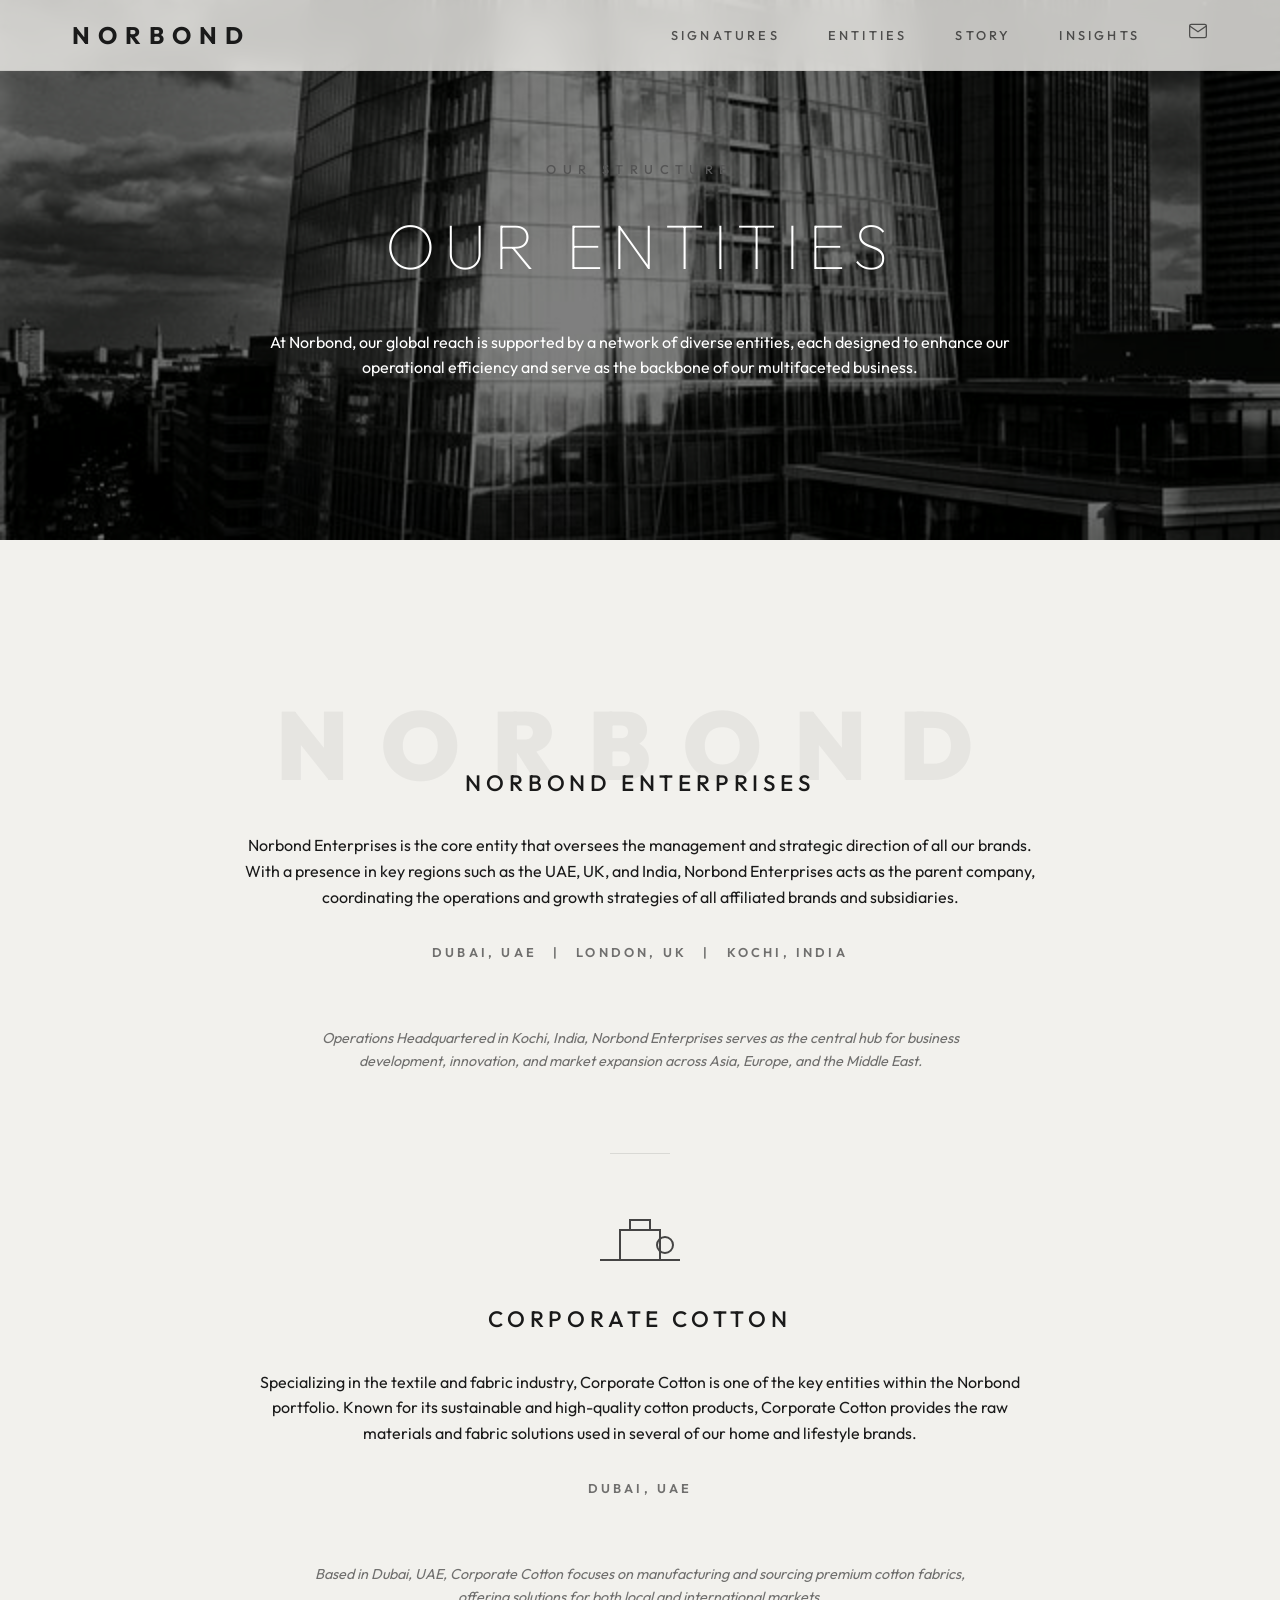
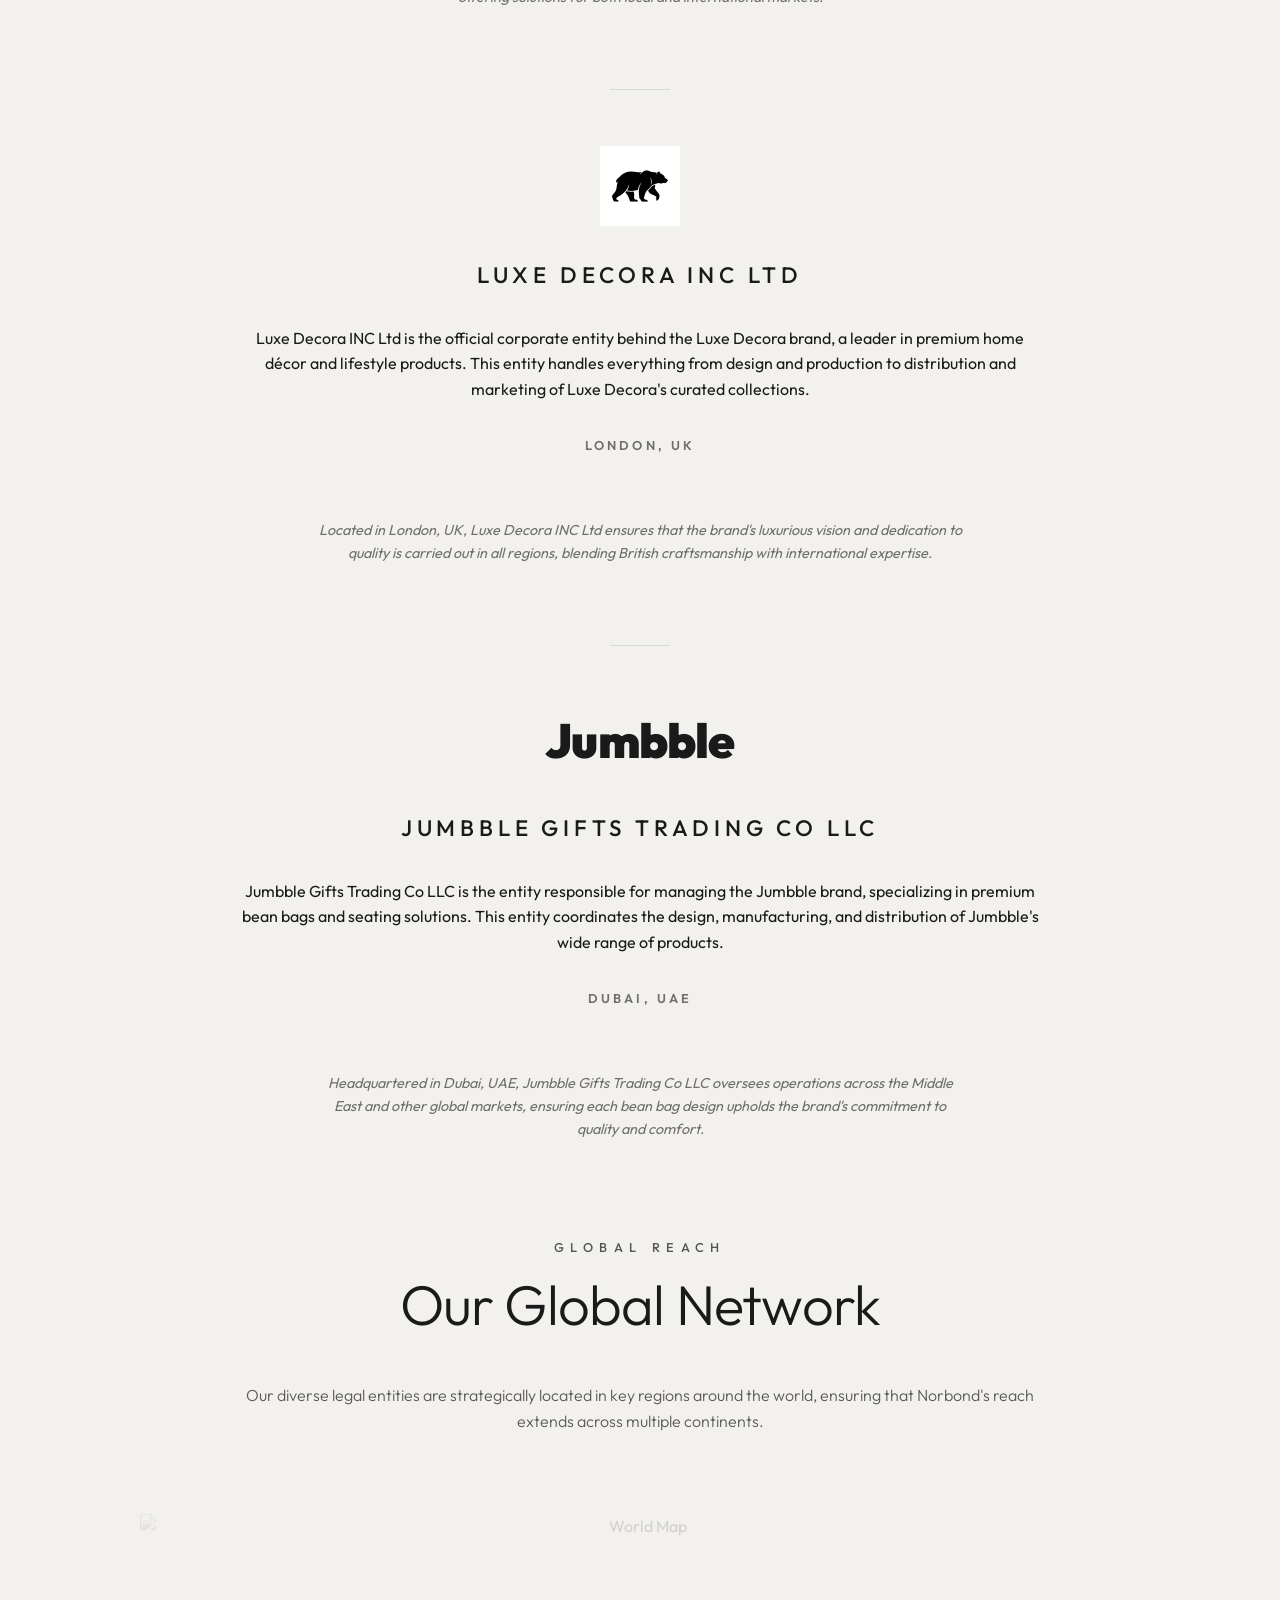
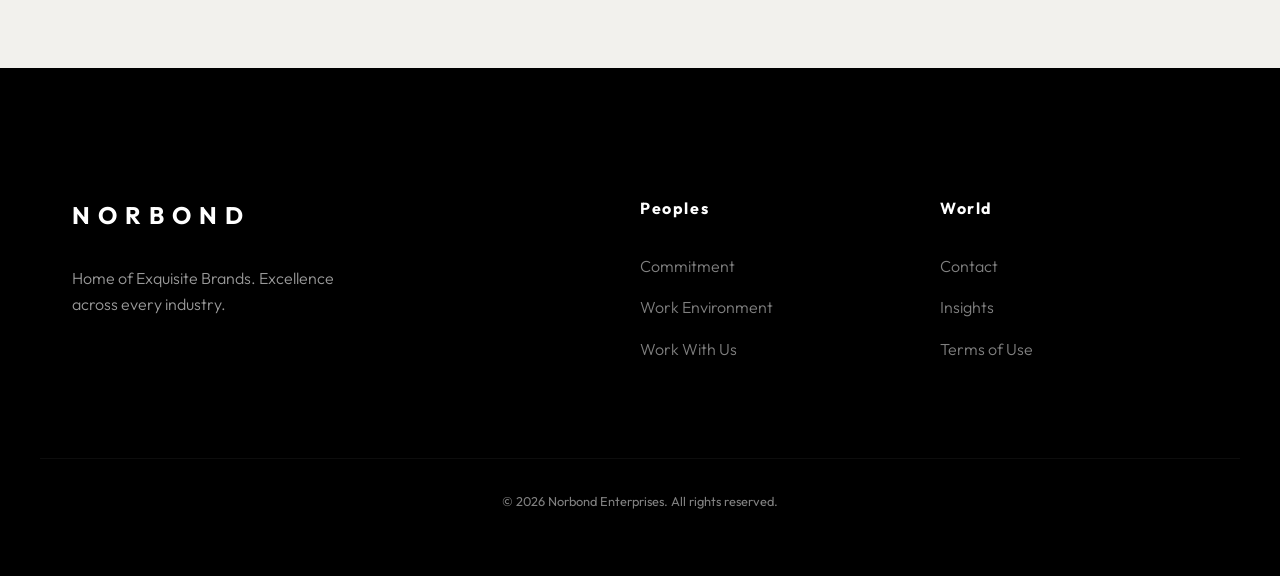
==== entities.html @ 6627f5ae "Initial commit of Norbond recreation" ====
<!doctype html>
<html lang="en">
  <head>
    <meta charset="UTF-8" />
    <meta name="viewport" content="width=device-width, initial-scale=1.0" />
    <title>ENTITIES | NORBOND</title>
    <link rel="preconnect" href="https://fonts.googleapis.com">
    <link rel="preconnect" href="https://fonts.gstatic.com" crossorigin>
    <link href="https://fonts.googleapis.com/css2?family=Outfit:wght@100;300;400;500;700&display=swap" rel="stylesheet">
    <link rel="stylesheet" href="style.css" />
  </head>
  <body class="subpage">
    <header class="header scrolled" id="header">
      <nav class="nav container">
        <div class="nav-logo">
          <a href="index.html">NORBOND</a>
        </div>
        <ul class="nav-links">
          <li><a href="signatures.html">SIGNATURES</a></li>
          <li><a href="entities.html">ENTITIES</a></li>
          <li><a href="story.html">STORY</a></li>
          <li><a href="insights.html">INSIGHTS</a></li>
          <li class="nav-contact"><a href="#contact"><svg xmlns="http://www.w3.org/2000/svg" width="20" height="20" viewBox="0 0 24 24" fill="none" stroke="currentColor" stroke-width="1.5" stroke-linecap="round" stroke-linejoin="round"><path d="M4 4h16c1.1 0 2 .9 2 2v12c0 1.1-.9 2-2 2H4c-1.1 0-2-.9-2-2V6c0-1.1.9-2 2-2z"></path><polyline points="22,6 12,13 2,6"></polyline></svg></a></li>
        </ul>
      </nav>
    </header>

    <main>
      <section class="entities-hero">
        <img src="assets/entities-header.png" alt="Corporate Architecture">
        <div class="entities-hero-content">
          <span class="section-tag">OUR STRUCTURE</span>
          <h1 class="reveal active">OUR ENTITIES</h1>
          <p class="reveal active" style="max-width: 800px; margin: 0 auto;">At Norbond, our global reach is supported by a network of diverse entities, each designed to enhance our operational efficiency and serve as the backbone of our multifaceted business.</p>
        </div>
      </section>

      <section class="entities-list section">
        <div class="container centered">
          
          <!-- NORBOND ENTERPRISES -->
          <div class="entity-block reveal-up active">
            <h2 class="brand-title">NORBOND</h2>
            <h3>NORBOND ENTERPRISES</h3>
            <p>Norbond Enterprises is the core entity that oversees the management and strategic direction of all our brands. With a presence in key regions such as the UAE, UK, and India, Norbond Enterprises acts as the parent company, coordinating the operations and growth strategies of all affiliated brands and subsidiaries.</p>
            <div class="entity-meta">
              <span>Dubai, UAE</span> | <span>London, UK</span> | <span>Kochi, India</span>
            </div>
            <p class="meta-desc">Operations Headquartered in Kochi, India, Norbond Enterprises serves as the central hub for business development, innovation, and market expansion across Asia, Europe, and the Middle East.</p>
          </div>

          <div class="divider"></div>

          <!-- CORPORATE COTTON -->
          <div class="entity-block reveal-up active">
            <div class="entity-icon" style="margin-bottom: 2rem;">
              <svg viewBox="0 0 100 60" xmlns="http://www.w3.org/2000/svg" style="width: 100px; opacity: 0.8; margin: 0 auto;">
                <path d="M10,50 L90,50 M30,50 L30,20 L70,20 L70,50 M40,20 L40,10 L60,10 L60,20" stroke="currentColor" fill="none" stroke-width="2"/>
                <circle cx="75" cy="35" r="8" stroke="currentColor" fill="none" stroke-width="2"/>
              </svg>
            </div>
            <h3>CORPORATE COTTON</h3>
            <p>Specializing in the textile and fabric industry, Corporate Cotton is one of the key entities within the Norbond portfolio. Known for its sustainable and high-quality cotton products, Corporate Cotton provides the raw materials and fabric solutions used in several of our home and lifestyle brands.</p>
            <div class="entity-meta">
              <span>Dubai, UAE</span>
            </div>
            <p class="meta-desc">Based in Dubai, UAE, Corporate Cotton focuses on manufacturing and sourcing premium cotton fabrics, offering solutions for both local and international markets.</p>
          </div>

          <div class="divider"></div>

          <!-- LUXE DECORA INC LTD -->
          <div class="entity-block reveal-up active">
            <div class="entity-icon" style="margin-bottom: 2rem;">
              <img src="assets/luxe_decora_logo.png" alt="Luxe Decora Bear" style="width: 80px; filter: grayscale(100%); margin: 0 auto;">
            </div>
            <h3>LUXE DECORA INC LTD</h3>
            <p>Luxe Decora INC Ltd is the official corporate entity behind the Luxe Decora brand, a leader in premium home décor and lifestyle products. This entity handles everything from design and production to distribution and marketing of Luxe Decora's curated collections.</p>
            <div class="entity-meta">
              <span>London, UK</span>
            </div>
            <p class="meta-desc">Located in London, UK, Luxe Decora INC Ltd ensures that the brand's luxurious vision and dedication to quality is carried out in all regions, blending British craftsmanship with international expertise.</p>
          </div>

          <div class="divider"></div>

          <!-- JUMBBLE -->
          <div class="entity-block reveal-up active">
            <div class="entity-icon" style="margin-bottom: 2rem; text-align: center;">
              <h2 style="font-weight: 900; letter-spacing: -0.05rem; font-size: 3rem; margin: 0; display: inline-block;">Jumbble</h2>
            </div>
            <h3>JUMBBLE GIFTS TRADING CO LLC</h3>
            <p>Jumbble Gifts Trading Co LLC is the entity responsible for managing the Jumbble brand, specializing in premium bean bags and seating solutions. This entity coordinates the design, manufacturing, and distribution of Jumbble's wide range of products.</p>
            <div class="entity-meta">
              <span>Dubai, UAE</span>
            </div>
            <p class="meta-desc">Headquartered in Dubai, UAE, Jumbble Gifts Trading Co LLC oversees operations across the Middle East and other global markets, ensuring each bean bag design upholds the brand's commitment to quality and comfort.</p>
          </div>

        </div>
      </section>

      <!-- GLOBAL NETWORK Section -->
      <section class="global-network section reveal-up active">
        <div class="container centered">
          <span class="section-tag">GLOBAL REACH</span>
          <h2 class="section-title">Our Global Network</h2>
          <p class="section-subtitle">Our diverse legal entities are strategically located in key regions around the world, ensuring that Norbond's reach extends across multiple continents.</p>
          
          <div class="network-map">
            <img src="assets/map.png" alt="World Map">
          </div>
        </div>
      </section>
    </main>

    <footer class="footer section">
      <div class="container grid">
        <div class="footer-brand">
          <a href="index.html" class="footer-logo">NORBOND</a>
          <p>Home of Exquisite Brands. Excellence across every industry.</p>
        </div>
        <div class="footer-links">
          <h4>Peoples</h4>
          <ul>
            <li><a href="#">Commitment</a></li>
            <li><a href="#">Work Environment</a></li>
            <li><a href="#">Work With Us</a></li>
          </ul>
        </div>
        <div class="footer-links">
          <h4>World</h4>
          <ul>
            <li><a href="index.html#contact">Contact</a></li>
            <li><a href="insights.html">Insights</a></li>
            <li><a href="#">Terms of Use</a></li>
          </ul>
        </div>
      </div>
      <div class="footer-bottom container">
        <p>&copy; 2026 Norbond Enterprises. All rights reserved.</p>
      </div>
    </footer>

    <script src="script.js"></script>
  </body>
</html>
---- style.css ----
:root {
  --bg-primary: #F2F1ED;
  --text-primary: #1A1A1A;
  --text-secondary: #555;
  --accent-red: #C0392B;
  --glass-bg: rgba(242, 241, 237, 0.8);
  --glass-border: rgba(255, 255, 255, 0.2);
  --transition: all 0.6s cubic-bezier(0.16, 1, 0.3, 1);
}

* {
  margin: 0;
  padding: 0;
  box-sizing: border-box;
}

html {
  scroll-behavior: smooth;
}

body {
  font-family: 'Outfit', sans-serif;
  background-color: var(--bg-primary);
  color: var(--text-primary);
  line-height: 1.6;
  overflow-x: hidden;
}

ul {
  list-style: none;
}

a {
  text-decoration: none;
  color: inherit;
  transition: var(--transition);
}

img {
  max-width: 100%;
  display: block;
}

.container {
  max-width: 1200px;
  margin: 0 auto;
  padding: 0 2rem;
}

.grid {
  display: grid;
  gap: 2rem;
}

.section {
  padding: 8rem 0;
}

.section-tag {
  display: block;
  font-size: 0.8rem;
  letter-spacing: 0.4rem;
  font-weight: 500;
  margin-bottom: 1rem;
  color: var(--text-secondary);
  text-transform: uppercase;
}

.section-title {
  font-size: 3.5rem;
  font-weight: 300;
  margin-bottom: 3rem;
  letter-spacing: -0.05rem;
  line-height: 1.1;
}

/* Header & Nav */
.header {
  position: fixed;
  top: 0;
  left: 0;
  width: 100%;
  z-index: 1000;
  padding: 1.5rem 0;
  transition: var(--transition);
}

.header.scrolled,
.subpage .header {
  background: var(--glass-bg);
  backdrop-filter: blur(10px);
  padding: 1rem 0;
  border-bottom: 1px solid rgba(0,0,0,0.05);
}

.subpage .nav-links a,
.subpage .nav-logo a {
  color: var(--text-primary);
}

.subpage .nav-contact svg {
  stroke: var(--text-primary);
}

.nav {
  display: flex;
  justify-content: space-between;
  align-items: center;
}

.nav-logo a {
  font-size: 1.5rem;
  font-weight: 700;
  letter-spacing: 0.5rem;
  color: #fff; /* Initial color */
}

.header.scrolled .nav-logo a {
  color: var(--text-primary); /* Scrolled color */
}

.nav-links {
  display: flex;
  gap: 3rem;
  align-items: center;
}

.nav-links a {
  font-size: 0.8rem;
  font-weight: 500;
  letter-spacing: 0.2rem;
  opacity: 0.7;
  color: #fff; /* Initial color */
}

.header.scrolled .nav-links a {
  color: var(--text-primary); /* Scrolled color */
}

.nav-links a:hover {
  opacity: 1;
}

/* Contact SVG color */
.nav-contact svg {
  stroke: #fff;
}

.header.scrolled .nav-contact svg {
  stroke: var(--text-primary);
}

.metrics-cluster {
  margin-top: 4rem;
}

.metric-main {
  margin-bottom: 6rem;
}

.m-num {
  display: block;
  font-size: 5rem;
  font-weight: 100;
  line-height: 1;
}

.m-label {
  display: block;
  font-size: 0.8rem;
  letter-spacing: 0.3rem;
  font-weight: 600;
  opacity: 0.5;
  margin-top: 1rem;
}

.metrics-grid {
  display: grid;
  grid-template-columns: repeat(4, 1fr);
  gap: 2rem;
  margin-bottom: 6rem;
}

.tier-1 .m-num { font-size: 3rem; }
.tier-2 .m-num { font-size: 2.5rem; opacity: 0.7; }

.presence-map-wrapper {
  position: relative;
  max-width: 1000px;
  margin: 4rem auto 0;
}

.presence-globe {
  width: 100%;
  opacity: 0.4;
  filter: grayscale(100%);
}

.map-marker {
  position: absolute;
  transform: translate(-50%, -50%);
  z-index: 5;
}

.marker-pin {
  background: var(--accent-red);
  color: #fff;
  width: 35px;
  height: 35px;
  border-radius: 50% 50% 50% 0;
  transform: rotate(-45deg);
  display: flex;
  align-items: center;
  justify-content: center;
  font-size: 0.7rem;
  font-weight: 700;
  margin: 0 auto;
}

.marker-pin span {
  transform: rotate(45deg);
}

.marker-info {
  margin-top: 1rem;
  font-size: 0.65rem;
  letter-spacing: 0.1rem;
  font-weight: 600;
  opacity: 0.7;
}

.bottom-legal {
  margin-top: 1.5rem;
  display: flex;
  gap: 2rem;
  justify-content: center;
}

.bottom-legal a {
  font-size: 0.7rem;
  letter-spacing: 0.1rem;
  opacity: 0.4;
}

/* Media Queries Updated */
@media (max-width: 900px) {
  .metrics-grid {
    grid-template-columns: 1fr 1fr;
    gap: 4rem;
  }
}

/* Footer Section */
/* Hero Section */
.hero {
  height: 100vh;
  display: flex;
  align-items: center;
  justify-content: center;
  position: relative;
  overflow: hidden;
  background-color: #000;
}

.hero-bg-wrapper {
  position: absolute;
  top: 0;
  left: 0;
  width: 100%;
  height: 100%;
  z-index: 1;
  transition: transform 0.1s ease-out;
}

.hero-bg {
  width: 100%;
  height: 110%; /* Extra height for parallax */
  background: url('assets/hero-v2.png') center/cover no-repeat;
  filter: brightness(0.7) contrast(1.1);
}

.hero-overlay {
  position: absolute;
  top: 0;
  left: 0;
  width: 100%;
  height: 100%;
  background: linear-gradient(to bottom, transparent 60%, var(--bg-primary));
  z-index: 2;
}

.hero-content {
  position: relative;
  z-index: 10;
  text-align: center;
}

.hero h1 {
  font-size: clamp(4rem, 15vw, 9rem);
  font-weight: 100;
  line-height: 0.95;
  letter-spacing: -0.3rem;
  margin-bottom: 2rem;
  text-transform: uppercase;
  color: #fff;
  text-shadow: 0 10px 30px rgba(0,0,0,0.5);
}

.hero h1 .highlight {
  font-weight: 700;
  display: block;
  letter-spacing: 0.5rem;
  color: #fff;
  filter: drop-shadow(0 0 10px rgba(255,255,255,0.3));
}

.hero-subtitle {
  font-size: 1.5rem;
  font-weight: 300;
  letter-spacing: 0.2rem;
  max-width: 700px;
  margin: 0 auto 3rem;
  color: rgba(255,255,255,0.8);
  opacity: 0;
  transform: translateY(20px);
  animation: fadeInUp 1.5s forwards 0.5s;
}

@keyframes fadeInUp {
  to { opacity: 1; transform: translateY(0); }
}

.scroll-indicator {
  position: absolute;
  bottom: 2rem;
  left: 50%;
  transform: translateX(-50%);
  z-index: 10;
  display: flex;
  flex-direction: column;
  align-items: center;
  gap: 1rem;
}

.scroll-text {
  font-size: 0.6rem;
  letter-spacing: 0.3rem;
  color: rgba(255,255,255,0.5);
  text-transform: uppercase;
}

.mouse {
  width: 22px;
  height: 38px;
  border: 1.5px solid rgba(255,255,255,0.4);
  border-radius: 20px;
  position: relative;
}

.mouse::before {
  content: '';
  width: 3px;
  height: 6px;
  background: #fff;
  position: absolute;
  top: 8px;
  left: 50%;
  transform: translateX(-50%);
  border-radius: 2px;
  animation: scroll-anim 2s infinite;
}

@keyframes scroll-anim {
  0% { opacity: 1; transform: translateX(-50%) translateY(0); }
  100% { opacity: 0; transform: translateX(-50%) translateY(15px); }
}

.network-map {
  margin-top: 4rem;
  max-width: 1000px;
  margin-left: auto;
  margin-right: auto;
  position: relative;
}

.network-map img {
  width: 100%;
  opacity: 0.15;
  filter: grayscale(100%);
}

/* Signatures Page Alternating Layout */
.brand-row {
  display: grid;
  grid-template-columns: 1fr 1fr;
  gap: 6rem;
  align-items: center;
  margin-bottom: 8rem;
}

.brand-row.reverse {
  direction: rtl;
}

.brand-row.reverse .brand-detail, 
.brand-row.reverse .brand-visual {
  direction: ltr;
}

.brand-detail h3 {
  font-size: 2.5rem;
  font-weight: 300;
  margin-bottom: 1.5rem;
  letter-spacing: -0.02rem;
}

.brand-detail p {
  font-size: 1.1rem;
  color: var(--text-secondary);
  font-weight: 300;
  line-height: 1.8;
}

.brand-visual img {
  width: 100%;
  height: 500px;
  object-fit: cover;
  border-radius: 2rem; /* Softened corners like in screenshots */
  filter: grayscale(100%);
  transition: var(--transition);
}

.brand-row:hover .brand-visual img {
  filter: grayscale(0%);
  transform: scale(1.02);
}

.section-subtitle {
  max-width: 800px;
  margin: 0 auto 5rem;
  font-weight: 300;
  opacity: 0.7;
}

/* Entities Page Style */
.entities-hero {
  position: relative;
  height: 60vh;
  overflow: hidden;
  display: flex;
  align-items: center;
  justify-content: center;
  text-align: center;
  color: #fff;
}

.entities-hero img {
  position: absolute;
  top: 0;
  left: 0;
  width: 100%;
  height: 100%;
  object-fit: cover;
  filter: brightness(0.5);
  z-index: 1;
}

.entities-hero-content {
  position: relative;
  z-index: 10;
  padding: 0 2rem;
}

.entities-hero h1 {
  font-size: 4rem;
  font-weight: 100;
  letter-spacing: 0.5rem;
  margin-bottom: 2rem;
}

.entity-block {
  max-width: 800px;
  margin: 0 auto 5rem;
  display: flex;
  flex-direction: column;
  align-items: center;
  text-align: center;
}

.entity-block:last-of-type {
  margin-bottom: 0;
}

.entity-icon img,
.entity-icon svg {
  display: block;
  margin: 0 auto;
}

.brand-title {
  font-size: 6rem;
  font-weight: 900;
  letter-spacing: 2rem;
  opacity: 0.05;
  margin-bottom: -3.5rem;
  text-transform: uppercase;
  width: 100%;
}

.entity-block h3 {
  font-size: 1.4rem;
  letter-spacing: 0.3rem;
  margin-bottom: 2rem;
  font-weight: 500;
  position: relative;
  z-index: 2;
}

.entity-meta {
  margin: 2rem 0;
  font-size: 0.8rem;
  letter-spacing: 0.2rem;
  font-weight: 600;
  opacity: 0.6;
  text-transform: uppercase;
  display: flex;
  gap: 1rem;
  justify-content: center;
  flex-wrap: wrap;
}

.meta-desc {
  font-size: 0.9rem;
  font-style: italic;
  opacity: 0.6;
  max-width: 650px;
  margin: 2rem auto 0;
  line-height: 1.6;
}

.divider {
  width: 60px;
  height: 1px;
  background: rgba(0,0,0,0.1);
  margin: 3.5rem auto;
}

.entities-list.section {
  padding-bottom: 4rem;
}

.global-network.section {
  padding-top: 2rem;
}

.centered {
  text-align: center;
}

.story-intro p {
  font-size: 1.1rem;
  font-weight: 300;
  max-width: 900px;
  margin: 0 auto 2rem;
  line-height: 1.8;
  opacity: 0.8;
}

.mission-vision-grid {
  display: grid;
  grid-template-columns: 1fr 1fr;
  gap: 4rem;
}

.mv-image img {
  width: 100%;
  height: 400px;
  object-fit: cover;
  border-radius: 1.5rem;
  margin-bottom: 2rem;
  filter: grayscale(100%);
}

.mv-content h2 {
  font-size: 1.5rem;
  letter-spacing: 0.3rem;
  margin-bottom: 1.5rem;
}

.mv-content p {
  font-weight: 300;
  opacity: 0.7;
  margin-bottom: 1.5rem;
}

.mv-list li {
  font-size: 0.9rem;
  font-weight: 300;
  opacity: 0.6;
  margin-bottom: 0.8rem;
  padding-left: 1.5rem;
  position: relative;
}

.mv-list li::before {
  content: '—';
  position: absolute;
  left: 0;
  color: var(--accent-red);
}

.story-journey {
  background: #fff;
}

.journey-content h2 {
  font-size: 2rem;
  letter-spacing: 0.2rem;
  margin-bottom: 2rem;
}

.journey-content p {
  max-width: 800px;
  margin: 0 auto 1.5rem;
  font-weight: 300;
  opacity: 0.7;
}

.reach-grid {
  display: grid;
  grid-template-columns: 1fr 1fr;
  gap: 6rem;
  align-items: center;
}

.reach-content h2 {
  font-size: 1.8rem;
  margin-bottom: 2rem;
  letter-spacing: 0.2rem;
}

.reach-content p {
  font-weight: 300;
  opacity: 0.8;
  margin-bottom: 1.5rem;
  line-height: 1.8;
}

.reach-image img {
  width: 100%;
  height: 600px;
  object-fit: cover;
  border-radius: 2rem;
  filter: grayscale(100%);
}

.story-footer h2 {
  font-size: 1.5rem;
  letter-spacing: 0.2rem;
}

.story-reach.section {
  padding-bottom: 4rem;
}

.story-footer.section {
  padding-top: 2rem;
}

/* Signatures */
.signature-grid {
  display: grid;
  grid-template-columns: repeat(auto-fit, minmax(350px, 1fr));
  gap: 3rem;
}

.signature-card {
  position: relative;
  overflow: hidden;
  background: #fff;
  padding-bottom: 2rem;
  transition: var(--transition);
}

.card-image {
  height: 450px;
  overflow: hidden;
  margin-bottom: 2rem;
}

.card-image img {
  width: 100%;
  height: 100%;
  object-fit: cover;
  filter: grayscale(100%);
  transition: var(--transition);
}

.signature-card:hover .card-image img {
  transform: scale(1.05);
  filter: grayscale(0%);
}

.card-content {
  padding: 0 1.5rem;
}

.card-content h3 {
  font-size: 1.5rem;
  margin-bottom: 1rem;
  letter-spacing: 0.2rem;
}

.card-content p {
  font-weight: 300;
  margin-bottom: 1.5rem;
  color: var(--text-secondary);
}

.btn-text {
  font-size: 0.9rem;
  font-weight: 600;
  letter-spacing: 0.1rem;
  border-bottom: 1px solid var(--text-primary);
}

/* Story Section */
.story .grid {
  grid-template-columns: 1fr 1fr;
  align-items: center;
}

.story-content p {
  margin-bottom: 2rem;
  font-weight: 300;
  color: var(--text-secondary);
}

.story-metrics {
  display: flex;
  gap: 2rem;
  margin-top: 3rem;
}

.metric h4 {
  font-size: 0.8rem;
  letter-spacing: 0.2rem;
  margin-bottom: 0.5rem;
}

.metric p {
  font-size: 0.9rem;
  opacity: 0.7;
}

/* Entities */
.entities {
  background: #1A1A1A;
  color: #fff;
}

.entities .section-tag {
  color: #888;
}

.entity-grid {
  display: grid;
  grid-template-columns: repeat(auto-fit, minmax(200px, 1fr));
  gap: 4rem;
  text-align: center;
}

.entity-logo {
  font-size: 2rem;
  font-weight: 700;
  margin-bottom: 1rem;
  display: block;
}

.entity-item p {
  font-size: 0.8rem;
  opacity: 0.5;
  letter-spacing: 0.1rem;
}

/* Insights */
.insights .grid {
  grid-template-columns: repeat(auto-fit, minmax(200px, 1fr));
  text-align: center;
}

.stat-number {
  font-size: 5rem;
  font-weight: 100;
  display: block;
  line-height: 1;
  margin-bottom: 1rem;
}

.stat-label {
  font-size: 0.7rem;
  letter-spacing: 0.3rem;
  font-weight: 600;
  opacity: 0.6;
}

/* Global Section */
.global .grid {
  grid-template-columns: 1fr 1fr;
  align-items: center;
}

.location-list {
  margin-top: 2rem;
}

.location-list li {
  padding: 1rem 0;
  border-bottom: 1px solid rgba(0,0,0,0.05);
  font-weight: 300;
}

.location-list li strong {
  font-weight: 600;
  margin-right: 1rem;
}

.map-placeholder {
  background: #fff;
  padding: 2rem;
  border-radius: 5px;
  box-shadow: 0 20px 40px rgba(0,0,0,0.05);
}

/* Footer */
.footer {
  background: #000;
  color: #fff;
  padding-bottom: 4rem;
}

.footer .grid {
  grid-template-columns: 2fr 1fr 1fr;
}

.footer-logo {
  font-size: 1.5rem;
  font-weight: 700;
  letter-spacing: 0.5rem;
  margin-bottom: 2rem;
  display: block;
}

.footer-brand p {
  max-width: 300px;
  opacity: 0.6;
  font-weight: 300;
}

.footer-links h4 {
  font-size: 1rem;
  margin-bottom: 2rem;
  letter-spacing: 0.1rem;
}

.footer-links ul li {
  margin-bottom: 1rem;
}

.footer-links a {
  opacity: 0.5;
  font-weight: 300;
}

.footer-links a:hover {
  opacity: 1;
}

.footer-bottom {
  margin-top: 5rem;
  padding-top: 2rem;
  border-top: 1px solid rgba(255,255,255,0.1);
  text-align: center;
  font-size: 0.8rem;
  opacity: 0.5;
}

/* Animations */
.reveal {
  opacity: 0;
  transform: translateY(30px);
  transition: var(--transition);
}

.reveal.active {
  opacity: 1;
  transform: translateY(0);
}

.reveal-up {
  opacity: 0;
  transform: translateY(100px);
  transition: var(--transition);
}

.reveal-up.active {
  opacity: 1;
  transform: translateY(0);
}

@media (max-width: 768px) {
  .section-title { font-size: 2.5rem; }
  .grid { grid-template-columns: 1fr !important; }
  .nav-links { display: none; }
  .hero h1 { font-size: 4rem; }
}
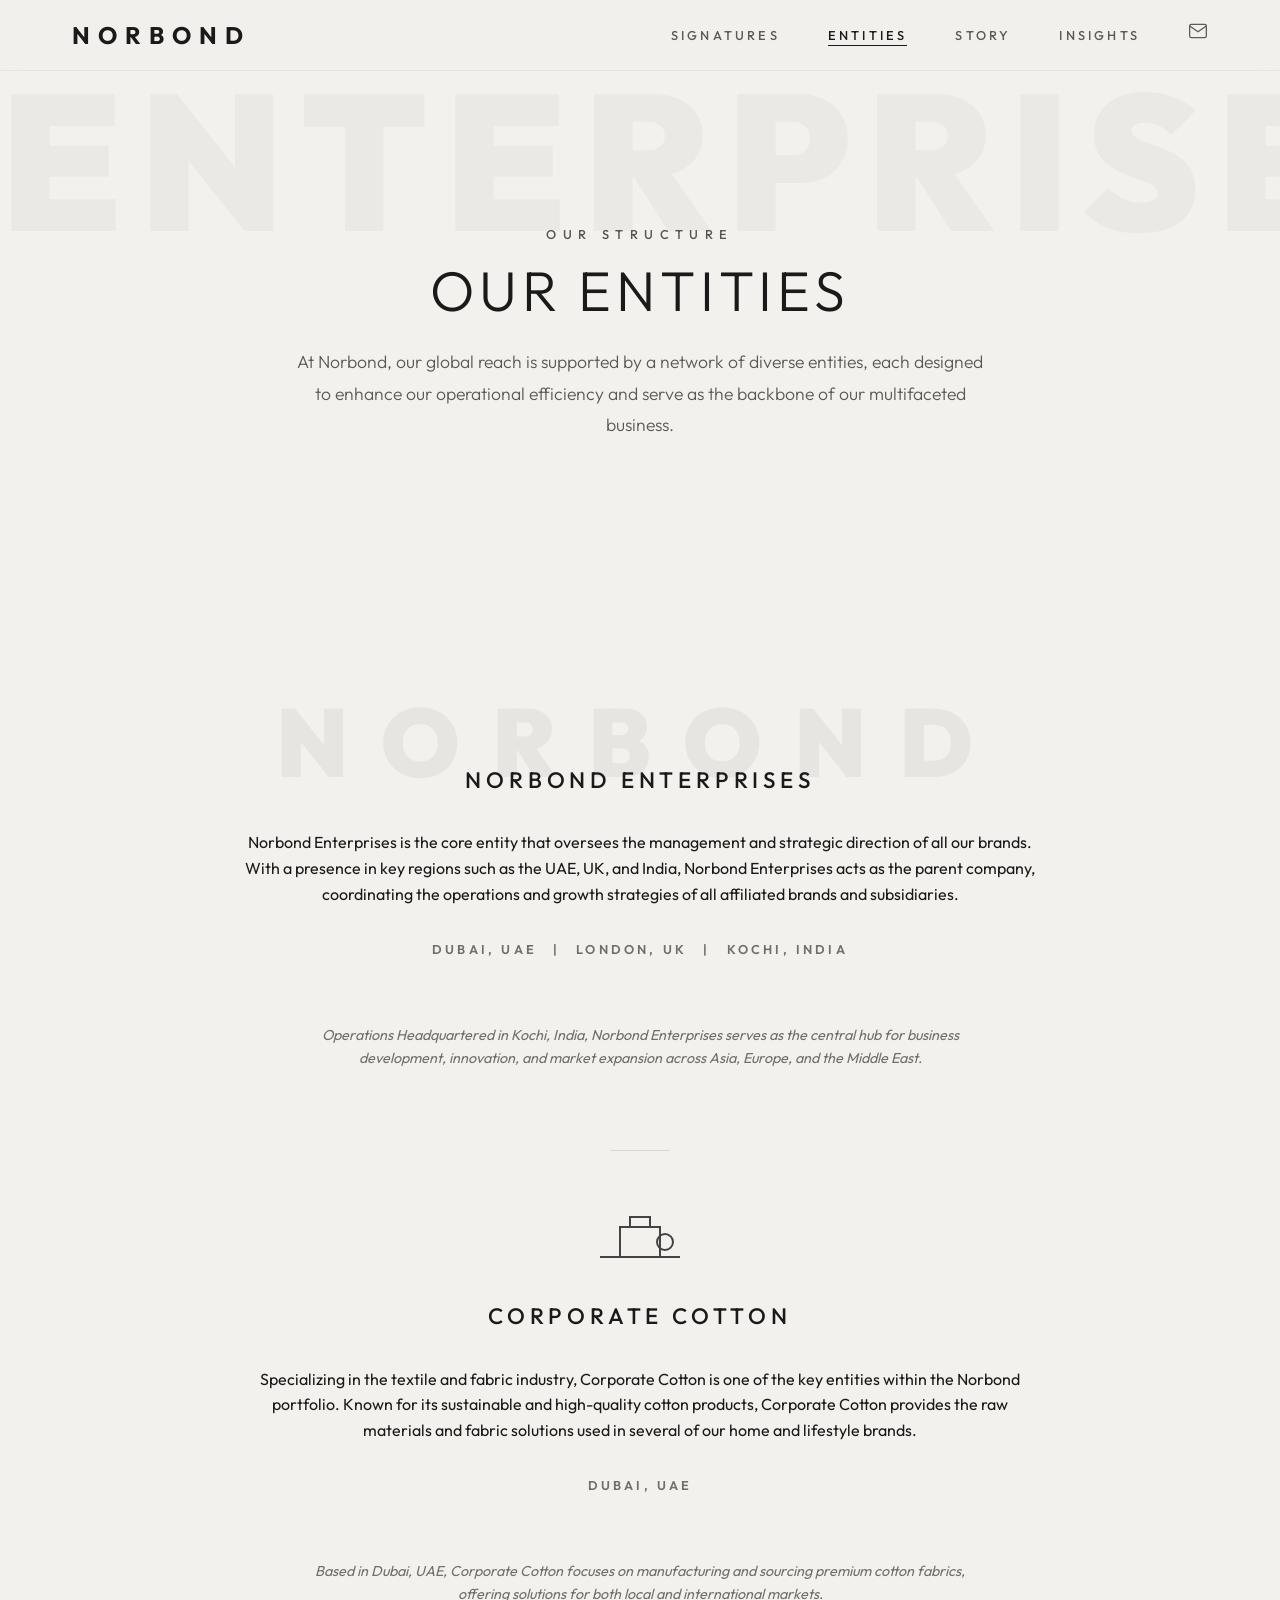
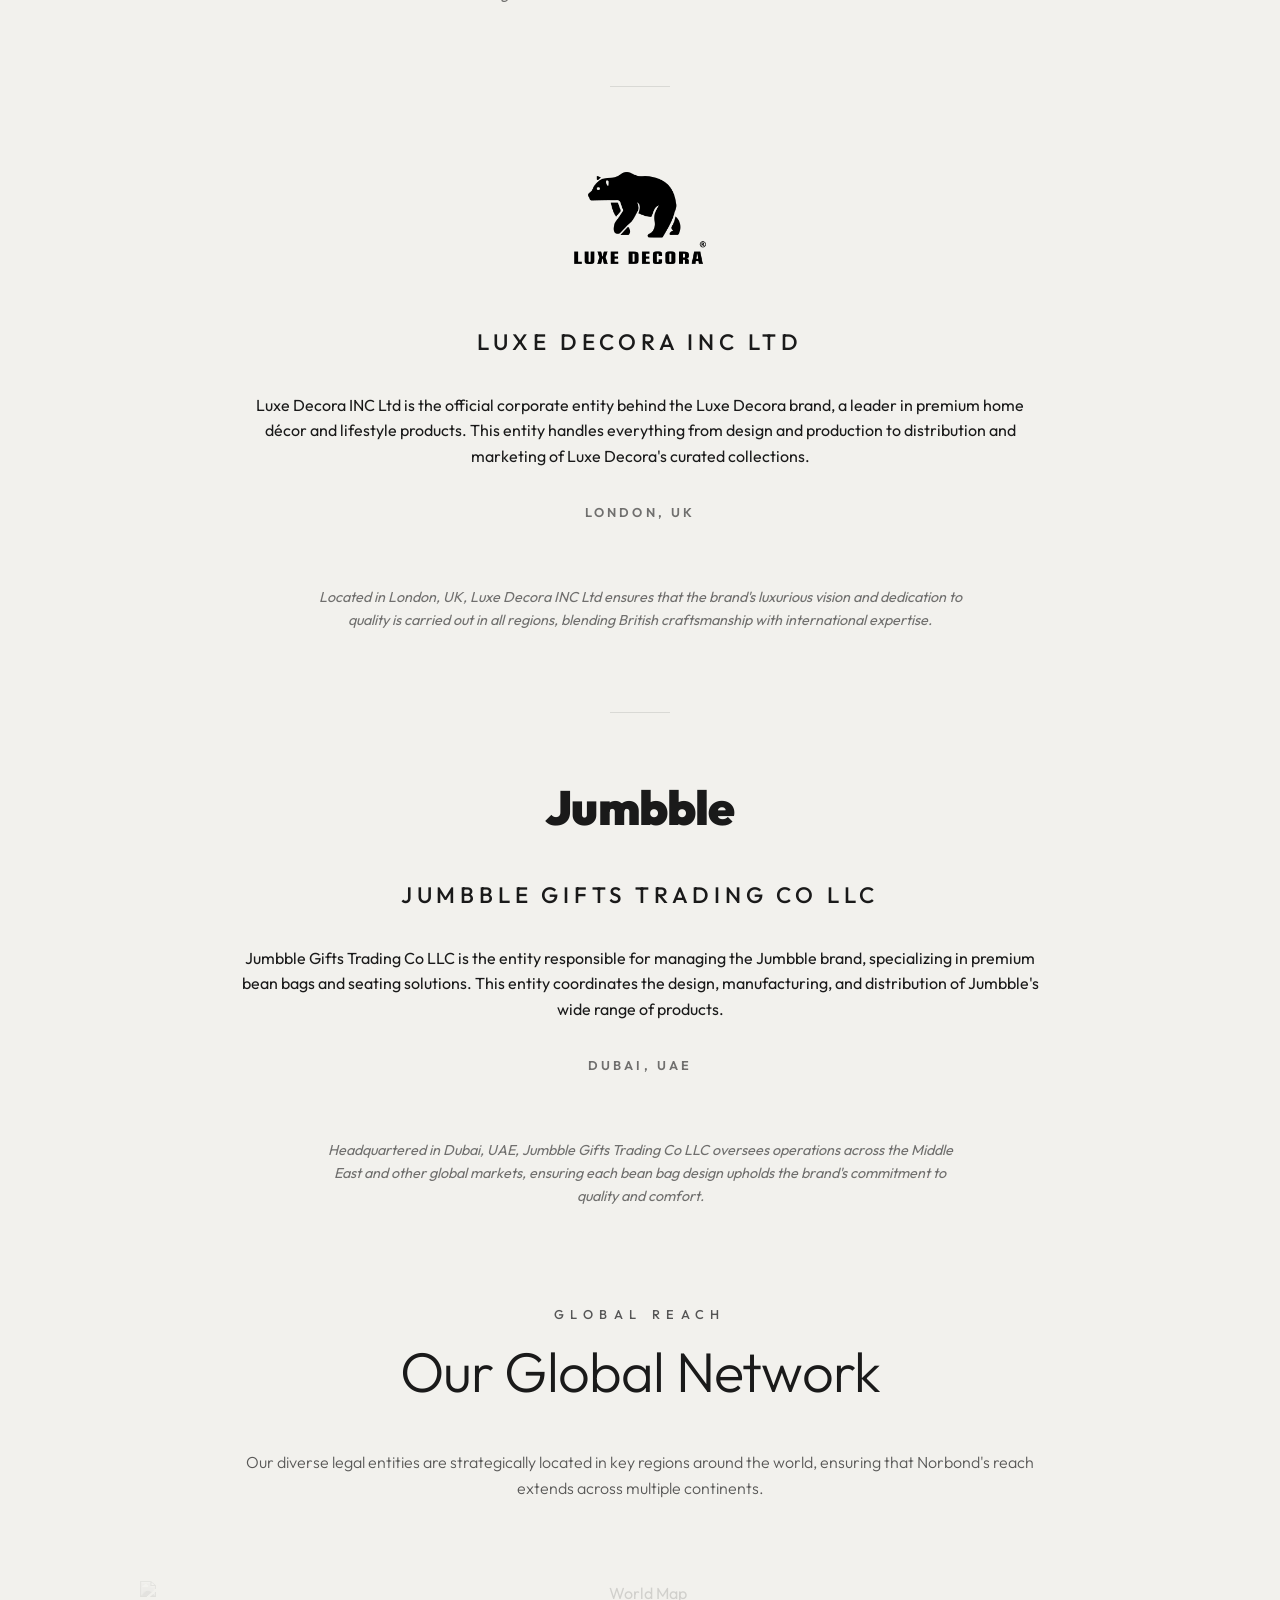
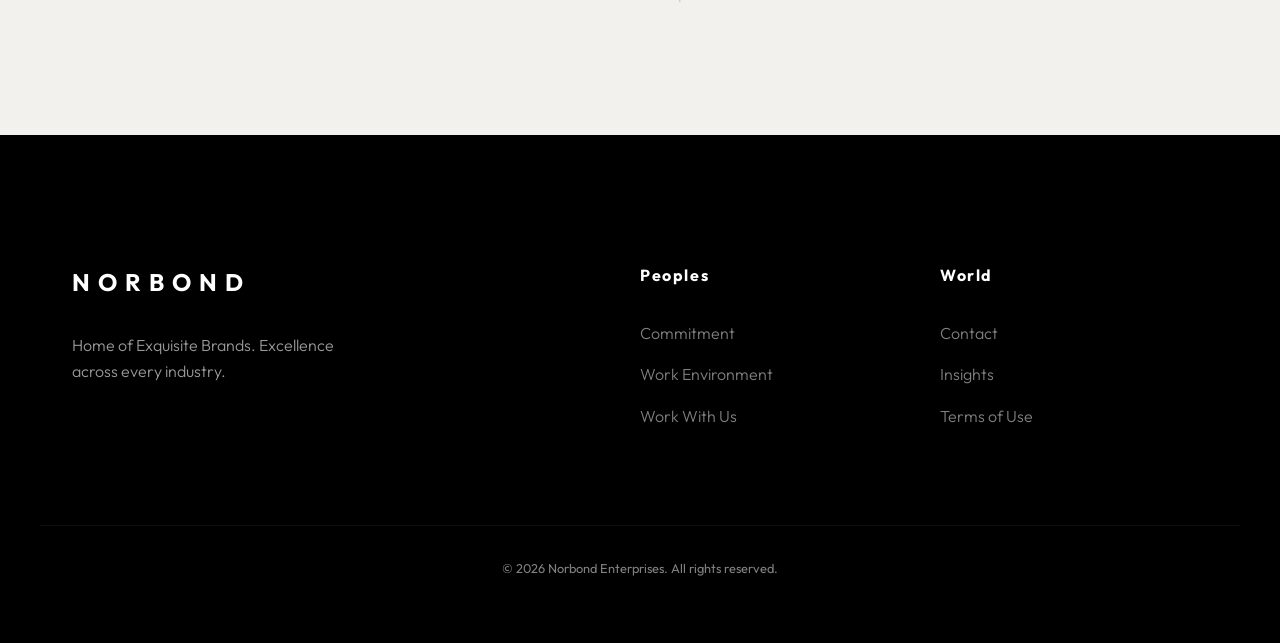
==== commit 5dab46bb: "updated" ====
--- a/entities.html
+++ b/entities.html
@@ -26,12 +26,18 @@
     </header>
 
     <main>
-      <section class="entities-hero">
-        <img src="assets/entities-header.png" alt="Corporate Architecture">
-        <div class="entities-hero-content">
-          <span class="section-tag">OUR STRUCTURE</span>
-          <h1 class="reveal active">OUR ENTITIES</h1>
-          <p class="reveal active" style="max-width: 800px; margin: 0 auto;">At Norbond, our global reach is supported by a network of diverse entities, each designed to enhance our operational efficiency and serve as the backbone of our multifaceted business.</p>
+      <!-- Beautiful Typography Hero -->
+      <section class="portfolio-hero section" style="padding-top: 14rem; padding-bottom: 6rem; position: relative; overflow: hidden;">
+        <div class="container centered">
+          <!-- Background Watermark Text -->
+          <h1 class="reveal-up" style="font-size: clamp(6rem, 18vw, 12rem); font-weight: 900; letter-spacing: 1rem; opacity: 0.03; text-transform: uppercase; position: absolute; top: 30%; left: 50%; transform: translate(-50%, -50%); width: 100%; pointer-events: none; white-space: nowrap;">ENTERPRISE</h1>
+          
+          <!-- Foreground Content -->
+          <div style="position: relative; z-index: 2;">
+            <span class="section-tag reveal-up">OUR STRUCTURE</span>
+            <h1 class="section-title reveal-up" style="margin-bottom: 1.5rem; letter-spacing: 0.3rem;">OUR ENTITIES</h1>
+            <p class="reveal-up" style="max-width: 700px; margin: 0 auto; font-weight: 300; font-size: 1.1rem; opacity: 0.7; line-height: 1.8;">At Norbond, our global reach is supported by a network of diverse entities, each designed to enhance our operational efficiency and serve as the backbone of our multifaceted business.</p>
+          </div>
         </div>
       </section>
 
@@ -72,7 +78,7 @@
           <!-- LUXE DECORA INC LTD -->
           <div class="entity-block reveal-up active">
             <div class="entity-icon" style="margin-bottom: 2rem;">
-              <img src="assets/luxe_decora_logo.png" alt="Luxe Decora Bear" style="width: 80px; filter: grayscale(100%); margin: 0 auto;">
+              <img src="assets/Luxe Decora Logo.png" alt="Luxe Decora Logo" style="width: 150px; filter: grayscale(100%); margin: 0 auto;">
             </div>
             <h3>LUXE DECORA INC LTD</h3>
             <p>Luxe Decora INC Ltd is the official corporate entity behind the Luxe Decora brand, a leader in premium home décor and lifestyle products. This entity handles everything from design and production to distribution and marketing of Luxe Decora's curated collections.</p>
--- a/style.css
+++ b/style.css
@@ -90,7 +90,7 @@
   background: var(--glass-bg);
   backdrop-filter: blur(10px);
   padding: 1rem 0;
-  border-bottom: 1px solid rgba(0,0,0,0.05);
+  border-bottom: 1px solid rgba(0, 0, 0, 0.05);
 }
 
 .subpage .nav-links a,
@@ -112,11 +112,13 @@
   font-size: 1.5rem;
   font-weight: 700;
   letter-spacing: 0.5rem;
-  color: #fff; /* Initial color */
+  color: #fff;
+  /* Initial color */
 }
 
 .header.scrolled .nav-logo a {
-  color: var(--text-primary); /* Scrolled color */
+  color: var(--text-primary);
+  /* Scrolled color */
 }
 
 .nav-links {
@@ -130,15 +132,24 @@
   font-weight: 500;
   letter-spacing: 0.2rem;
   opacity: 0.7;
-  color: #fff; /* Initial color */
+  color: #fff;
+  border-bottom: 1px solid transparent;
+  padding-bottom: 2px;
 }
 
 .header.scrolled .nav-links a {
-  color: var(--text-primary); /* Scrolled color */
-}
-
-.nav-links a:hover {
+  color: var(--text-primary);
+  /* Scrolled color */
+}
+
+.nav-links a:hover,
+.nav-links a.active {
   opacity: 1;
+}
+
+.nav-links a.active {
+  border-bottom: 1px solid currentColor;
+  padding-bottom: 2px;
 }
 
 /* Contact SVG color */
@@ -181,8 +192,14 @@
   margin-bottom: 6rem;
 }
 
-.tier-1 .m-num { font-size: 3rem; }
-.tier-2 .m-num { font-size: 2.5rem; opacity: 0.7; }
+.tier-1 .m-num {
+  font-size: 3rem;
+}
+
+.tier-2 .m-num {
+  font-size: 2.5rem;
+  opacity: 0.7;
+}
 
 .presence-map-wrapper {
   position: relative;
@@ -274,7 +291,8 @@
 
 .hero-bg {
   width: 100%;
-  height: 110%; /* Extra height for parallax */
+  height: 110%;
+  /* Extra height for parallax */
   background: url('assets/hero-v2.png') center/cover no-repeat;
   filter: brightness(0.7) contrast(1.1);
 }
@@ -303,7 +321,7 @@
   margin-bottom: 2rem;
   text-transform: uppercase;
   color: #fff;
-  text-shadow: 0 10px 30px rgba(0,0,0,0.5);
+  text-shadow: 0 10px 30px rgba(0, 0, 0, 0.5);
 }
 
 .hero h1 .highlight {
@@ -311,7 +329,7 @@
   display: block;
   letter-spacing: 0.5rem;
   color: #fff;
-  filter: drop-shadow(0 0 10px rgba(255,255,255,0.3));
+  filter: drop-shadow(0 0 10px rgba(255, 255, 255, 0.3));
 }
 
 .hero-subtitle {
@@ -320,14 +338,17 @@
   letter-spacing: 0.2rem;
   max-width: 700px;
   margin: 0 auto 3rem;
-  color: rgba(255,255,255,0.8);
+  color: rgba(255, 255, 255, 0.8);
   opacity: 0;
   transform: translateY(20px);
   animation: fadeInUp 1.5s forwards 0.5s;
 }
 
 @keyframes fadeInUp {
-  to { opacity: 1; transform: translateY(0); }
+  to {
+    opacity: 1;
+    transform: translateY(0);
+  }
 }
 
 .scroll-indicator {
@@ -345,14 +366,14 @@
 .scroll-text {
   font-size: 0.6rem;
   letter-spacing: 0.3rem;
-  color: rgba(255,255,255,0.5);
+  color: rgba(255, 255, 255, 0.5);
   text-transform: uppercase;
 }
 
 .mouse {
   width: 22px;
   height: 38px;
-  border: 1.5px solid rgba(255,255,255,0.4);
+  border: 1.5px solid rgba(255, 255, 255, 0.4);
   border-radius: 20px;
   position: relative;
 }
@@ -371,8 +392,15 @@
 }
 
 @keyframes scroll-anim {
-  0% { opacity: 1; transform: translateX(-50%) translateY(0); }
-  100% { opacity: 0; transform: translateX(-50%) translateY(15px); }
+  0% {
+    opacity: 1;
+    transform: translateX(-50%) translateY(0);
+  }
+
+  100% {
+    opacity: 0;
+    transform: translateX(-50%) translateY(15px);
+  }
 }
 
 .network-map {
@@ -402,7 +430,7 @@
   direction: rtl;
 }
 
-.brand-row.reverse .brand-detail, 
+.brand-row.reverse .brand-detail,
 .brand-row.reverse .brand-visual {
   direction: ltr;
 }
@@ -423,9 +451,10 @@
 
 .brand-visual img {
   width: 100%;
-  height: 500px;
+  height: 450px;
   object-fit: cover;
-  border-radius: 2rem; /* Softened corners like in screenshots */
+  border-radius: 2rem;
+  /* Softened corners like in screenshots */
   filter: grayscale(100%);
   transition: var(--transition);
 }
@@ -469,6 +498,10 @@
   position: relative;
   z-index: 10;
   padding: 0 2rem;
+}
+
+.entities-hero .section-tag {
+  color: rgba(255, 255, 255, 0.7);
 }
 
 .entities-hero h1 {
@@ -541,7 +574,7 @@
 .divider {
   width: 60px;
   height: 1px;
-  background: rgba(0,0,0,0.1);
+  background: rgba(0, 0, 0, 0.1);
   margin: 3.5rem auto;
 }
 
@@ -730,6 +763,18 @@
   align-items: center;
 }
 
+.story-image img {
+  width: 100%;
+  height: 600px;
+  object-fit: cover;
+  border-radius: 1rem;
+  transition: var(--transition);
+}
+
+.story-image:hover img {
+  transform: scale(1.02);
+}
+
 .story-content p {
   margin-bottom: 2rem;
   font-weight: 300;
@@ -764,23 +809,71 @@
 }
 
 .entity-grid {
-  display: grid;
-  grid-template-columns: repeat(auto-fit, minmax(200px, 1fr));
-  gap: 4rem;
-  text-align: center;
-}
-
-.entity-logo {
-  font-size: 2rem;
-  font-weight: 700;
-  margin-bottom: 1rem;
-  display: block;
+  display: flex;
+  justify-content: space-between;
+  align-items: stretch;
+  gap: 1rem;
+  margin-top: 6rem;
+  border-top: 1px solid rgba(255, 255, 255, 0.05);
+  border-bottom: 1px solid rgba(255, 255, 255, 0.05);
+}
+
+.entity-item {
+  flex: 1;
+  padding: 4rem 1rem;
+  display: flex;
+  flex-direction: column;
+  align-items: center;
+  justify-content: flex-start;
+  transition: var(--transition);
+  border-left: 1px solid rgba(255, 255, 255, 0.05);
+}
+
+.entity-item:first-child {
+  border-left: none;
+}
+
+.entity-brand-wrap {
+  height: 80px; /* Fixed container for logos */
+  display: flex;
+  align-items: center;
+  justify-content: center;
+  margin-bottom: 2rem;
+}
+
+.entity-logo-img {
+  max-width: 180px;
+  max-height: 70px;
+  object-fit: contain;
+  filter: brightness(0) invert(1);
+  opacity: 0.4;
+  transition: var(--transition);
 }
 
 .entity-item p {
-  font-size: 0.8rem;
-  opacity: 0.5;
-  letter-spacing: 0.1rem;
+  font-size: 0.65rem;
+  opacity: 0.3;
+  letter-spacing: 0.25rem;
+  font-weight: 500;
+  text-transform: uppercase;
+  transition: var(--transition);
+  text-align: center; /* Force center alignment */
+  width: 100%;
+}
+
+.entity-item:hover {
+  background: rgba(255, 255, 255, 0.02);
+}
+
+.entity-item:hover .entity-logo-img {
+  opacity: 1;
+  transform: translateY(-5px);
+}
+
+.entity-item:hover p {
+  opacity: 0.8;
+  letter-spacing: 0.35rem; /* Dynamic expansion */
+  color: #fff;
 }
 
 /* Insights */
@@ -806,30 +899,53 @@
 
 /* Global Section */
 .global .grid {
-  grid-template-columns: 1fr 1fr;
+  grid-template-columns: 1fr 1.2fr;
+  gap: 6rem;
   align-items: center;
 }
 
 .location-list {
-  margin-top: 2rem;
+  margin-top: 3rem;
 }
 
 .location-list li {
-  padding: 1rem 0;
-  border-bottom: 1px solid rgba(0,0,0,0.05);
-  font-weight: 300;
+  padding: 1.2rem 0;
+  border-bottom: 1px solid rgba(0, 0, 0, 0.04);
+  font-size: 0.9rem;
+  font-weight: 300;
+  opacity: 0.8;
+  transition: var(--transition);
+}
+
+.location-list li:hover {
+  opacity: 1;
+  transform: translateX(10px);
+  color: var(--accent-red);
 }
 
 .location-list li strong {
   font-weight: 600;
-  margin-right: 1rem;
-}
-
-.map-placeholder {
+  margin-right: 1.5rem;
+  letter-spacing: 0.1rem;
+}
+
+.global-map-wrap {
+  position: relative;
+  border-radius: 1.5rem;
+  overflow: hidden;
+  box-shadow: 0 30px 60px rgba(0, 0, 0, 0.08);
   background: #fff;
-  padding: 2rem;
-  border-radius: 5px;
-  box-shadow: 0 20px 40px rgba(0,0,0,0.05);
+}
+
+.network-map-img {
+  width: 100%;
+  height: auto;
+  display: block;
+  transition: transform 1s ease;
+}
+
+.global-map-wrap:hover .network-map-img {
+  transform: scale(1.03);
 }
 
 /* Footer */
@@ -879,7 +995,7 @@
 .footer-bottom {
   margin-top: 5rem;
   padding-top: 2rem;
-  border-top: 1px solid rgba(255,255,255,0.1);
+  border-top: 1px solid rgba(255, 255, 255, 0.1);
   text-align: center;
   font-size: 0.8rem;
   opacity: 0.5;
@@ -909,8 +1025,30 @@
 }
 
 @media (max-width: 768px) {
-  .section-title { font-size: 2.5rem; }
-  .grid { grid-template-columns: 1fr !important; }
-  .nav-links { display: none; }
-  .hero h1 { font-size: 4rem; }
-}
+  .section-title {
+    font-size: 2.5rem;
+  }
+
+  .entity-grid {
+    flex-direction: column;
+    border-bottom: none;
+  }
+
+  .entity-item {
+    border-left: none;
+    border-bottom: 1px solid rgba(255, 255, 255, 0.05);
+    padding: 2.5rem 1rem;
+  }
+
+  .grid {
+    grid-template-columns: 1fr !important;
+  }
+
+  .nav-links {
+    display: none;
+  }
+
+  .hero h1 {
+    font-size: 4rem;
+  }
+}
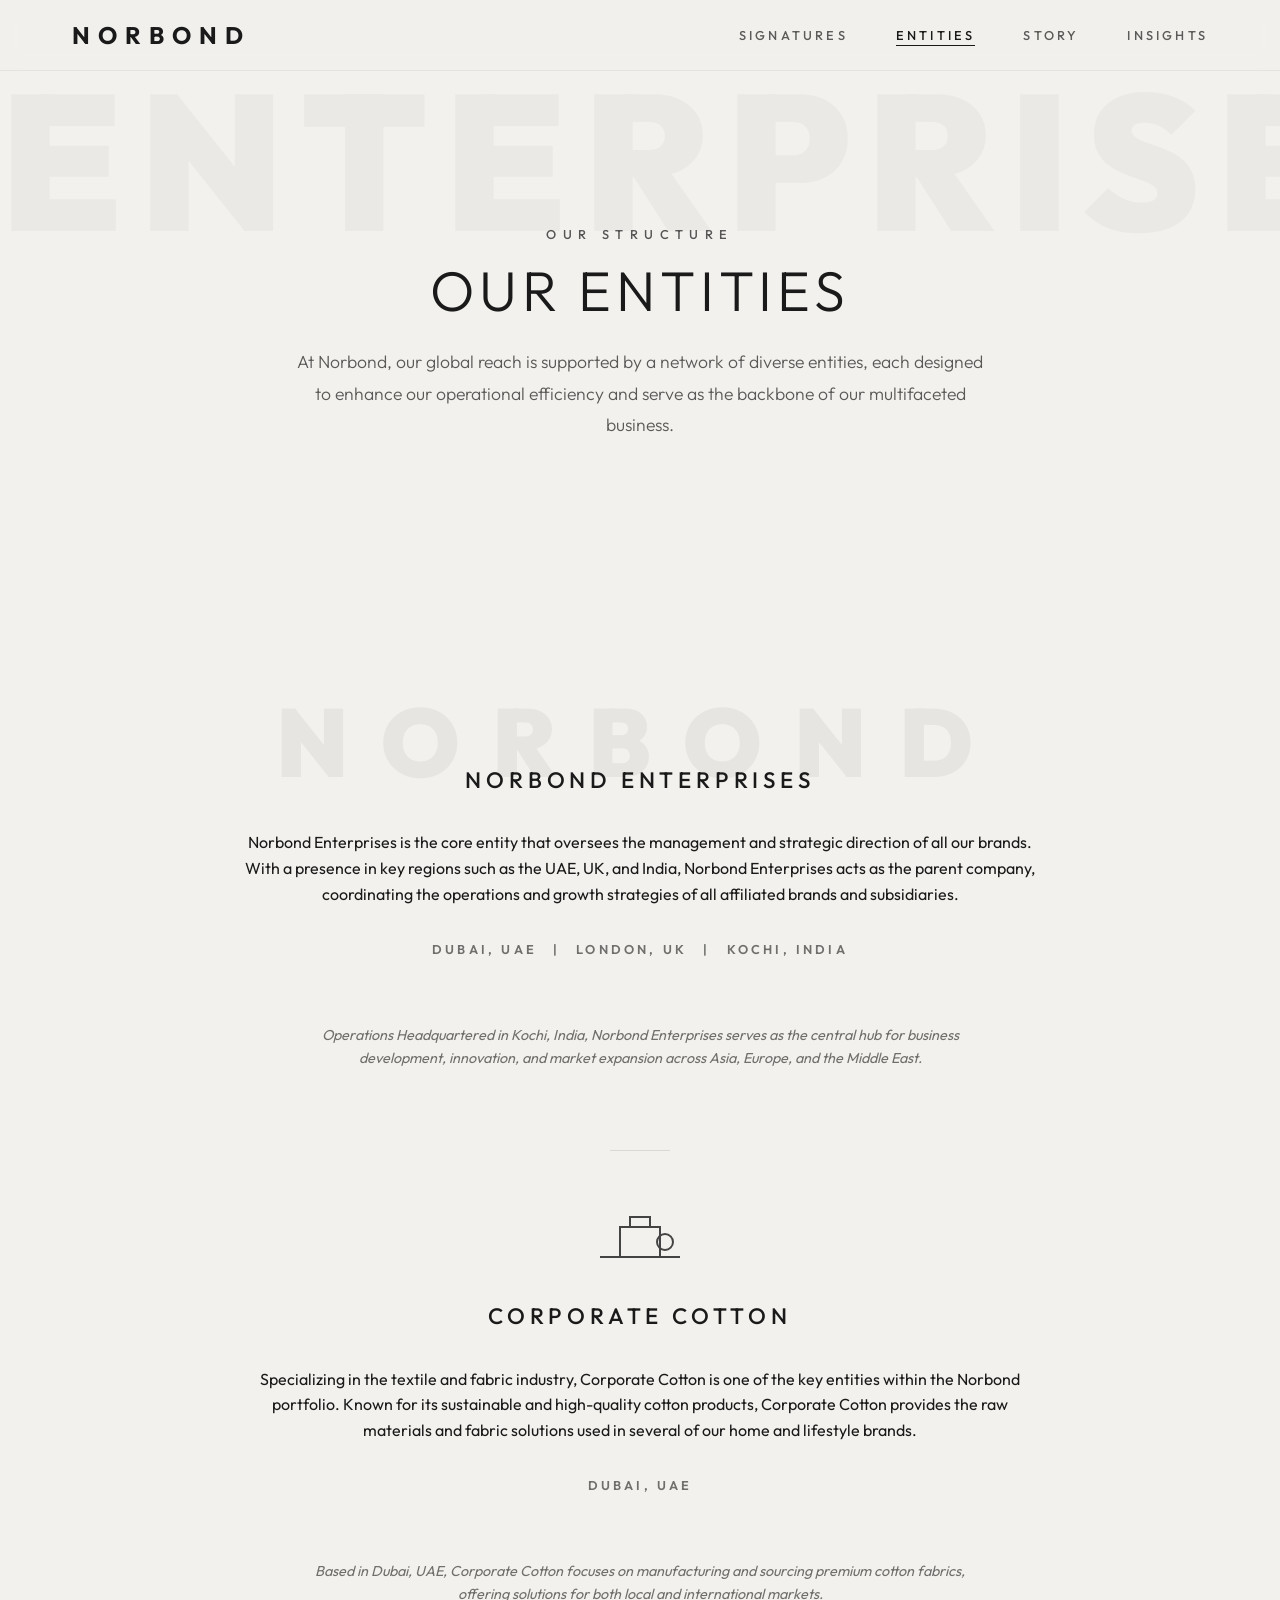
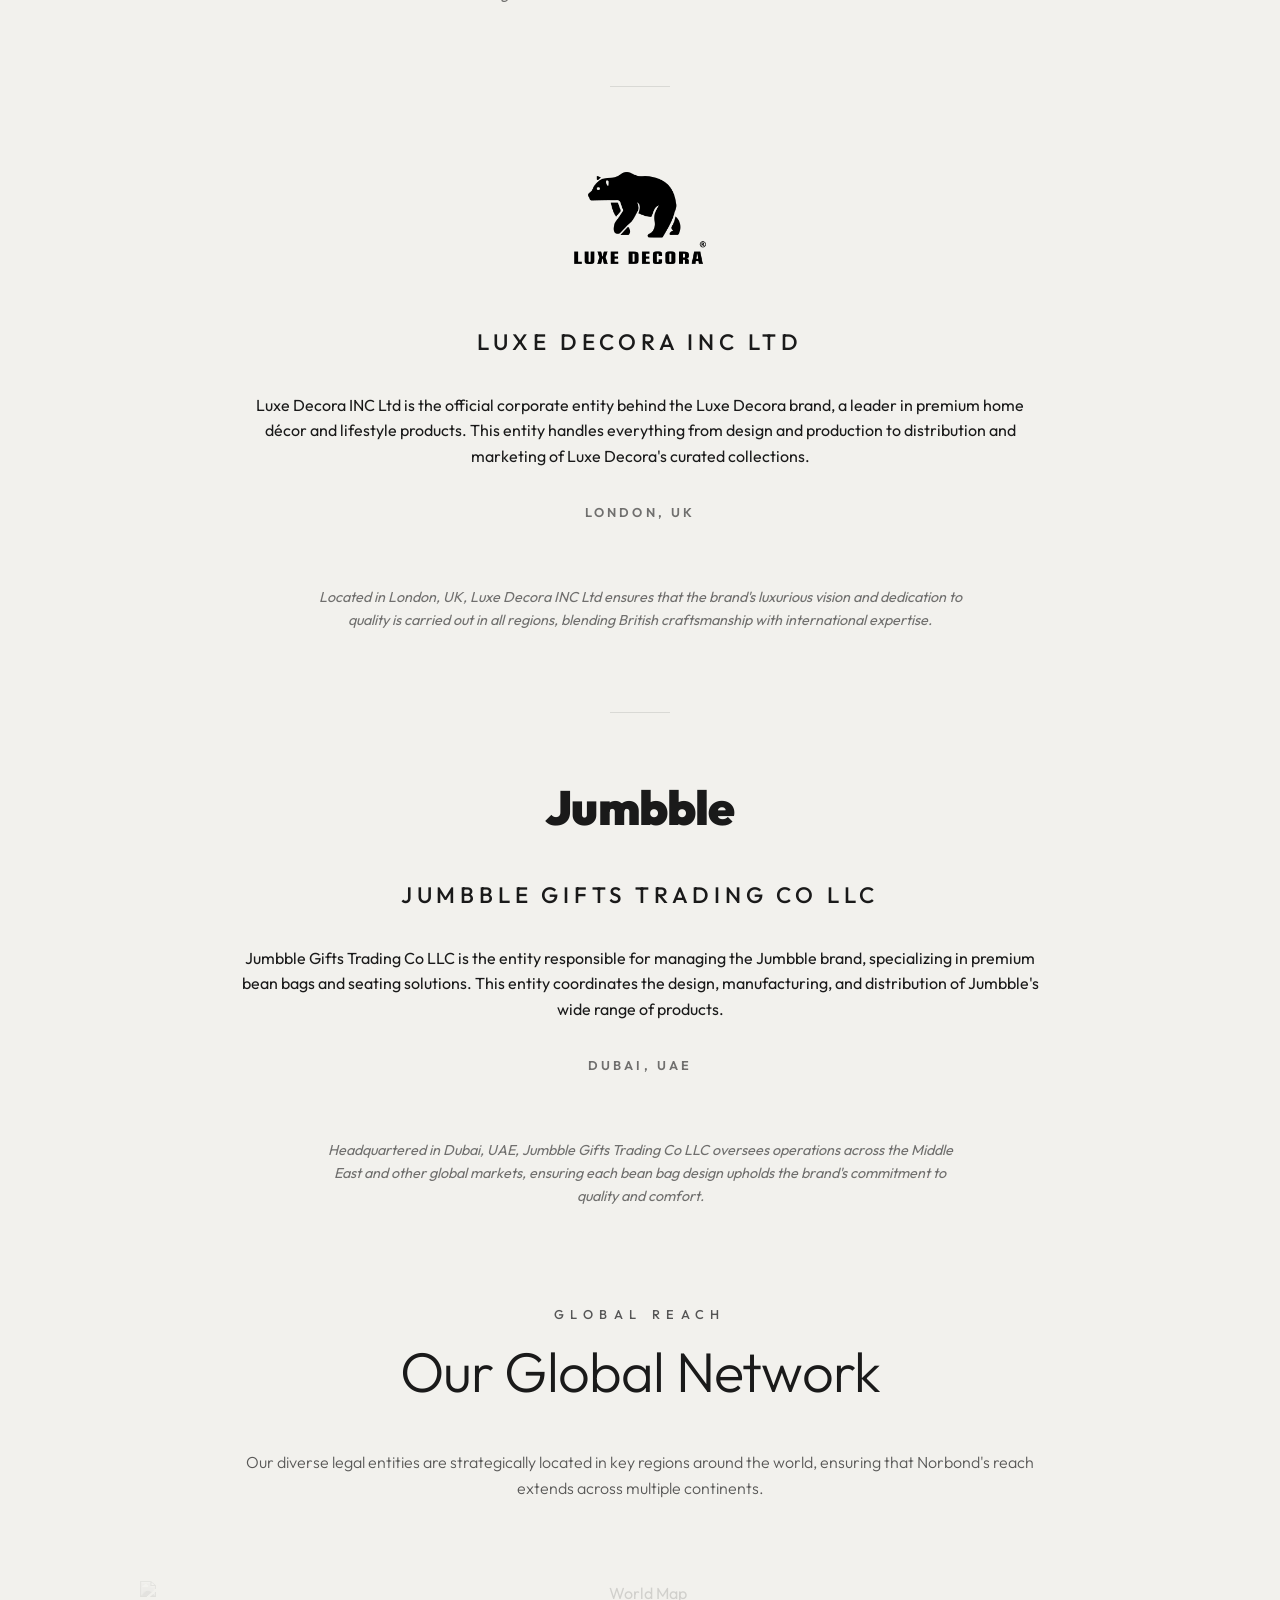
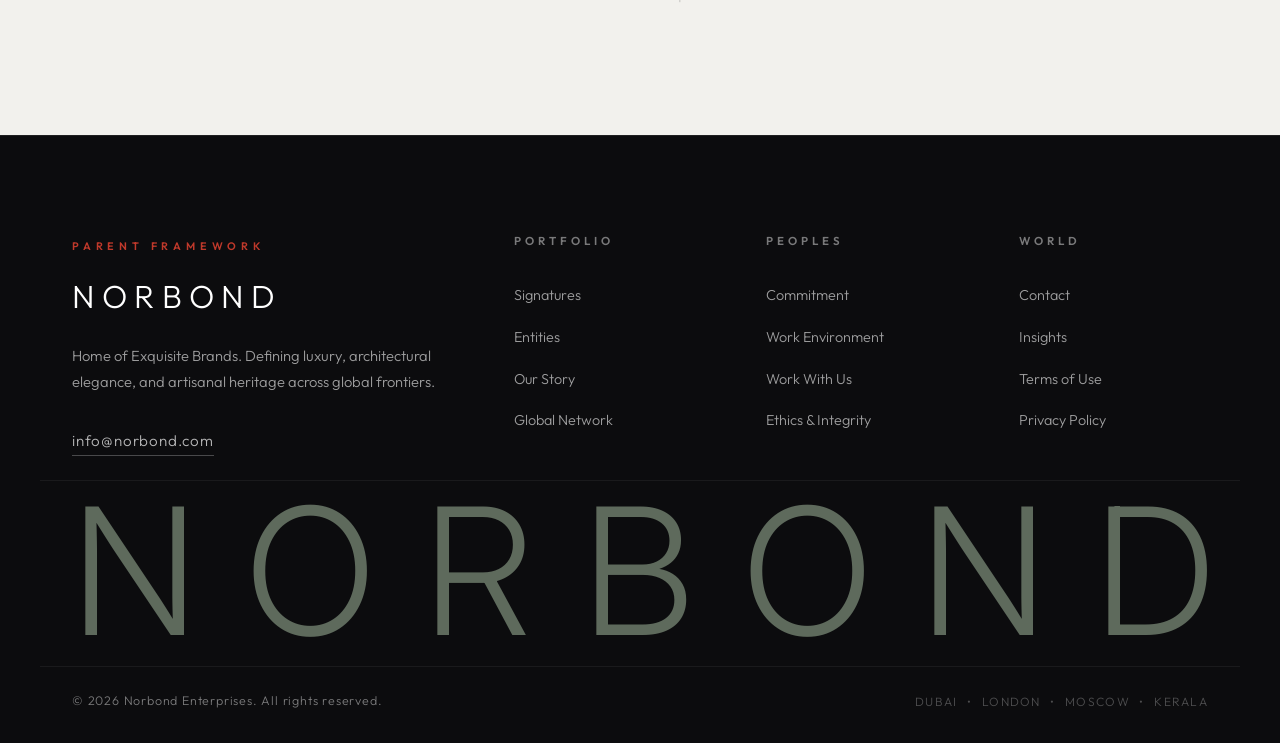
==== commit d7d560d5: "upadtewd" ====
--- a/entities.html
+++ b/entities.html
@@ -6,7 +6,7 @@
     <title>ENTITIES | NORBOND</title>
     <link rel="preconnect" href="https://fonts.googleapis.com">
     <link rel="preconnect" href="https://fonts.gstatic.com" crossorigin>
-    <link href="https://fonts.googleapis.com/css2?family=Outfit:wght@100;300;400;500;700&display=swap" rel="stylesheet">
+    <link href="https://fonts.googleapis.com/css2?family=Inter:wght@300;400;500;600;700&family=Outfit:wght@100;300;400;500;700&display=swap" rel="stylesheet">
     <link rel="stylesheet" href="style.css" />
   </head>
   <body class="subpage">
@@ -20,7 +20,6 @@
           <li><a href="entities.html">ENTITIES</a></li>
           <li><a href="story.html">STORY</a></li>
           <li><a href="insights.html">INSIGHTS</a></li>
-          <li class="nav-contact"><a href="#contact"><svg xmlns="http://www.w3.org/2000/svg" width="20" height="20" viewBox="0 0 24 24" fill="none" stroke="currentColor" stroke-width="1.5" stroke-linecap="round" stroke-linejoin="round"><path d="M4 4h16c1.1 0 2 .9 2 2v12c0 1.1-.9 2-2 2H4c-1.1 0-2-.9-2-2V6c0-1.1.9-2 2-2z"></path><polyline points="22,6 12,13 2,6"></polyline></svg></a></li>
         </ul>
       </nav>
     </header>
@@ -120,31 +119,64 @@
       </section>
     </main>
 
-    <footer class="footer section">
-      <div class="container grid">
+    <footer class="footer" id="contact">
+      <div class="container footer-top-grid">
         <div class="footer-brand">
+          <span class="footer-tag">PARENT FRAMEWORK</span>
           <a href="index.html" class="footer-logo">NORBOND</a>
-          <p>Home of Exquisite Brands. Excellence across every industry.</p>
+          <p class="footer-desc">Home of Exquisite Brands. Defining luxury, architectural elegance, and artisanal heritage across global frontiers.</p>
+          <a href="mailto:info@norbond.com" class="footer-email-link">info@norbond.com</a>
         </div>
+
         <div class="footer-links">
-          <h4>Peoples</h4>
-          <ul>
+          <h4 class="footer-col-title">PORTFOLIO</h4>
+          <ul class="footer-nav-list">
+            <li><a href="signatures.html">Signatures</a></li>
+            <li><a href="entities.html">Entities</a></li>
+            <li><a href="story.html">Our Story</a></li>
+            <li><a href="index.html#global">Global Network</a></li>
+          </ul>
+        </div>
+
+        <div class="footer-links">
+          <h4 class="footer-col-title">PEOPLES</h4>
+          <ul class="footer-nav-list">
             <li><a href="#">Commitment</a></li>
             <li><a href="#">Work Environment</a></li>
             <li><a href="#">Work With Us</a></li>
+            <li><a href="#">Ethics &amp; Integrity</a></li>
           </ul>
         </div>
+
         <div class="footer-links">
-          <h4>World</h4>
-          <ul>
+          <h4 class="footer-col-title">WORLD</h4>
+          <ul class="footer-nav-list">
             <li><a href="index.html#contact">Contact</a></li>
             <li><a href="insights.html">Insights</a></li>
             <li><a href="#">Terms of Use</a></li>
+            <li><a href="#">Privacy Policy</a></li>
           </ul>
         </div>
       </div>
+
+      <!-- Huge Typography Proximity Section -->
+      <div class="container">
+        <div class="wv-huge-typography-wrapper" id="waveyuHugeTypography">
+          <span class="wv-char">N</span>
+          <span class="wv-char">O</span>
+          <span class="wv-char">R</span>
+          <span class="wv-char">B</span>
+          <span class="wv-char">O</span>
+          <span class="wv-char">N</span>
+          <span class="wv-char">D</span>
+        </div>
+      </div>
+
       <div class="footer-bottom container">
         <p>&copy; 2026 Norbond Enterprises. All rights reserved.</p>
+        <div class="footer-bottom-locations">
+          <span>Dubai</span> &bull; <span>London</span> &bull; <span>Moscow</span> &bull; <span>Kerala</span>
+        </div>
       </div>
     </footer>
 
--- a/style.css
+++ b/style.css
@@ -82,7 +82,12 @@
   width: 100%;
   z-index: 1000;
   padding: 1.5rem 0;
-  transition: var(--transition);
+  transition: transform 0.45s cubic-bezier(0.16, 1, 0.3, 1), background 0.4s ease, padding 0.4s ease, border-color 0.4s ease;
+  will-change: transform;
+}
+
+.header.header-hidden {
+  transform: translateY(-100%);
 }
 
 .header.scrolled,
@@ -99,6 +104,70 @@
 }
 
 .subpage .nav-contact svg {
+  stroke: var(--text-primary);
+}
+
+/* Signatures page — transparent hero nav, transitions on scroll */
+.sig-page .header {
+  background: transparent;
+  border-bottom: none;
+  backdrop-filter: none;
+}
+
+.sig-page .nav-links a,
+.sig-page .nav-logo a {
+  color: #fff;
+}
+
+.sig-page .nav-contact svg {
+  stroke: #fff;
+}
+
+.sig-page .header.scrolled {
+  background: var(--glass-bg);
+  backdrop-filter: blur(10px);
+  padding: 1rem 0;
+  border-bottom: 1px solid rgba(0, 0, 0, 0.05);
+}
+
+.sig-page .header.scrolled .nav-links a,
+.sig-page .header.scrolled .nav-logo a {
+  color: var(--text-primary);
+}
+
+.sig-page .header.scrolled .nav-contact svg {
+  stroke: var(--text-primary);
+}
+
+/* Signatures page — transparent hero nav, transitions on scroll */
+.sig-page .header {
+  background: transparent;
+  border-bottom: none;
+  backdrop-filter: none;
+}
+
+.sig-page .nav-links a,
+.sig-page .nav-logo a {
+  color: #fff;
+}
+
+.sig-page .nav-contact svg {
+  stroke: #fff;
+}
+
+.sig-page .header.scrolled {
+  background: var(--glass-bg);
+  backdrop-filter: blur(10px);
+  padding: 1rem 0;
+  border-bottom: 1px solid rgba(0, 0, 0, 0.05);
+}
+
+.sig-page .header.scrolled .nav-links a,
+.sig-page .header.scrolled .nav-logo a {
+  color: var(--text-primary);
+}
+
+.sig-page .header.scrolled .nav-contact svg {
   stroke: var(--text-primary);
 }
 
@@ -417,58 +486,260 @@
   filter: grayscale(100%);
 }
 
-/* Signatures Page Alternating Layout */
-.brand-row {
+/* ============================================================
+   SIGNATURES PAGE
+   ============================================================ */
+
+/* Hero */
+.sig-hero {
+  position: relative;
+  height: 100vh;
+  min-height: 600px;
+  display: flex;
+  align-items: center;
+  overflow: hidden;
+}
+
+.sig-hero-bg {
+  position: absolute;
+  inset: 0;
+  background: url('assets/Signatures La Cahriot.jpg') center / cover no-repeat;
+  filter: brightness(0.45) contrast(1.1);
+  transform: scale(1.05);
+  transition: transform 10s ease;
+  z-index: 1;
+}
+
+.sig-hero:hover .sig-hero-bg {
+  transform: scale(1);
+}
+
+.sig-hero-overlay {
+  position: absolute;
+  inset: 0;
+  background: linear-gradient(
+    135deg,
+    rgba(10, 10, 12, 0.72) 0%,
+    rgba(10, 10, 12, 0.3) 60%,
+    transparent 100%
+  );
+  z-index: 2;
+}
+
+.sig-hero-content {
+  position: relative;
+  z-index: 10;
+  color: #fff;
+  padding-top: 6rem;
+}
+
+.sig-hero-content .section-tag {
+  color: rgba(255,255,255,0.55);
+  margin-bottom: 1.5rem;
+}
+
+.sig-hero-content h1 {
+  font-size: clamp(3.5rem, 10vw, 7.5rem);
+  font-weight: 100;
+  line-height: 0.95;
+  letter-spacing: -0.2rem;
+  margin-bottom: 2rem;
+  color: #fff;
+}
+
+.sig-hero-content h1 .highlight {
+  font-style: italic;
+  font-weight: 300;
+}
+
+.sig-hero-sub {
+  font-size: 1rem;
+  font-weight: 300;
+  color: rgba(255,255,255,0.65);
+  max-width: 520px;
+  line-height: 1.8;
+}
+
+.sig-hero-scroll-line {
+  position: absolute;
+  bottom: 0;
+  left: 50%;
+  transform: translateX(-50%);
+  width: 1px;
+  height: 80px;
+  background: linear-gradient(to bottom, transparent, rgba(255,255,255,0.4));
+  z-index: 10;
+}
+
+/* Brand listing section */
+.sig-brands.section {
+  padding: 7rem 0 6rem;
+  background: var(--bg-primary);
+}
+
+/* Each brand row */
+.sig-brand-row {
   display: grid;
-  grid-template-columns: 1fr 1fr;
-  gap: 6rem;
+  grid-template-columns: 60px 1fr 1fr;
+  grid-template-areas: "num info img";
+  gap: 4rem;
   align-items: center;
-  margin-bottom: 8rem;
-}
-
-.brand-row.reverse {
-  direction: rtl;
-}
-
-.brand-row.reverse .brand-detail,
-.brand-row.reverse .brand-visual {
-  direction: ltr;
-}
-
-.brand-detail h3 {
-  font-size: 2.5rem;
-  font-weight: 300;
+  padding: 5rem 0;
+  position: relative;
+  transition: var(--transition);
+}
+
+.sig-brand-row .sig-brand-num     { grid-area: num; }
+.sig-brand-row .sig-brand-info    { grid-area: info; }
+.sig-brand-row .sig-brand-img-wrap { grid-area: img; }
+
+/* Reversed rows — image on the left, text on the right */
+.sig-brand-row.reverse {
+  grid-template-columns: 1fr 1fr 60px;
+  grid-template-areas: "img info num";
+}
+
+/* Number */
+.sig-brand-num {
+  font-size: 0.75rem;
+  font-weight: 600;
+  letter-spacing: 0.15rem;
+  color: var(--text-secondary);
+  opacity: 0.4;
+  align-self: flex-start;
+  padding-top: 0.4rem;
+}
+
+/* Text block */
+.sig-brand-info {
+  display: flex;
+  flex-direction: column;
+  gap: 0;
+}
+
+.sig-brand-category {
+  display: block;
+  font-size: 0.72rem;
+  letter-spacing: 0.3rem;
+  font-weight: 500;
+  text-transform: uppercase;
+  color: var(--text-secondary);
+  margin-bottom: 1rem;
+  transition: color 0.4s ease;
+}
+
+.sig-brand-row:hover .sig-brand-category {
+  color: var(--accent-red);
+}
+
+.sig-brand-name {
+  font-size: clamp(2.2rem, 4vw, 3.5rem);
+  font-weight: 300;
+  letter-spacing: -0.04rem;
+  line-height: 1.1;
   margin-bottom: 1.5rem;
-  letter-spacing: -0.02rem;
-}
-
-.brand-detail p {
-  font-size: 1.1rem;
+  color: var(--text-primary);
+}
+
+.sig-brand-desc {
+  font-size: 0.95rem;
+  font-weight: 300;
+  line-height: 1.85;
   color: var(--text-secondary);
-  font-weight: 300;
-  line-height: 1.8;
-}
-
-.brand-visual img {
-  width: 100%;
-  height: 450px;
+  margin-bottom: 2rem;
+  max-width: 440px;
+}
+
+.sig-brand-link {
+  display: inline-flex;
+  align-items: center;
+  gap: 0.5rem;
+  font-size: 0.8rem;
+  font-weight: 600;
+  letter-spacing: 0.12rem;
+  text-transform: uppercase;
+  color: var(--text-primary);
+  border-bottom: 1px solid var(--text-primary);
+  padding-bottom: 3px;
+  width: fit-content;
+  transition: gap 0.3s ease, opacity 0.3s ease;
+}
+
+.sig-brand-link:hover {
+  gap: 0.85rem;
+}
+
+.sig-brand-link svg {
+  transition: transform 0.3s ease;
+}
+
+.sig-brand-link:hover svg {
+  transform: translateX(4px);
+}
+
+/* Image */
+.sig-brand-img-wrap {
+  position: relative;
+  overflow: hidden;
+  height: 620px;
+  background: #e8e7e3;
+}
+
+.sig-brand-img {
+  width: 100%;
+  height: 100%;
   object-fit: cover;
-  border-radius: 2rem;
-  /* Softened corners like in screenshots */
+  display: block;
   filter: grayscale(100%);
-  transition: var(--transition);
-}
-
-.brand-row:hover .brand-visual img {
+  transform: scale(1.03);
+  transition: filter 0.8s cubic-bezier(0.16, 1, 0.3, 1),
+              transform 0.8s cubic-bezier(0.16, 1, 0.3, 1);
+}
+
+.sig-brand-row:hover .sig-brand-img {
   filter: grayscale(0%);
-  transform: scale(1.02);
-}
-
+  transform: scale(1);
+}
+
+/* Divider between brands */
+.sig-divider {
+  width: 100%;
+  height: 1px;
+  background: rgba(26, 26, 26, 0.08);
+}
+
+/* Section subtitle (legacy) */
 .section-subtitle {
   max-width: 800px;
   margin: 0 auto 5rem;
   font-weight: 300;
   opacity: 0.7;
+}
+
+/* Responsive */
+@media (max-width: 900px) {
+  .sig-brand-row,
+  .sig-brand-row.reverse {
+    grid-template-columns: 1fr;
+    gap: 2rem;
+    padding: 3.5rem 0;
+  }
+
+  .sig-brand-num {
+    display: none;
+  }
+
+  .sig-brand-row.reverse .sig-brand-img-wrap {
+    order: unset;
+  }
+
+  .sig-brand-img-wrap {
+    height: 380px;
+  }
+
+  .sig-hero-content h1 {
+    letter-spacing: -0.1rem;
+  }
 }
 
 /* Entities Page Style */
@@ -590,6 +861,367 @@
   text-align: center;
 }
 
+/* ============================================================
+   STORY PAGE
+   ============================================================ */
+
+/* Transparent hero nav — same pattern as signatures */
+.story-page .header {
+  background: transparent;
+  border-bottom: none;
+  backdrop-filter: none;
+}
+.story-page .nav-links a,
+.story-page .nav-logo a { color: #fff; }
+.story-page .nav-contact svg { stroke: #fff; }
+.story-page .header.scrolled {
+  background: var(--glass-bg);
+  backdrop-filter: blur(10px);
+  padding: 1rem 0;
+  border-bottom: 1px solid rgba(0,0,0,0.05);
+}
+.story-page .header.scrolled .nav-links a,
+.story-page .header.scrolled .nav-logo a { color: var(--text-primary); }
+.story-page .header.scrolled .nav-contact svg { stroke: var(--text-primary); }
+
+/* Hero */
+.story-hero {
+  position: relative;
+  height: 100vh;
+  min-height: 600px;
+  display: flex;
+  align-items: center;
+  overflow: hidden;
+}
+.story-hero-bg {
+  position: absolute;
+  inset: 0;
+  background: url('assets/Story - Journey.jpg') center / cover no-repeat;
+  filter: brightness(0.4) contrast(1.1);
+  transform: scale(1.05);
+  transition: transform 10s ease;
+  z-index: 1;
+}
+.story-hero:hover .story-hero-bg { transform: scale(1); }
+.story-hero-overlay {
+  position: absolute;
+  inset: 0;
+  background: linear-gradient(135deg, rgba(10,10,12,0.75) 0%, rgba(10,10,12,0.25) 65%, transparent 100%);
+  z-index: 2;
+}
+.story-hero-content {
+  position: relative;
+  z-index: 10;
+  color: #fff;
+  padding-top: 6rem;
+}
+.story-hero-content .section-tag {
+  color: rgba(255,255,255,0.5);
+  margin-bottom: 1.5rem;
+}
+.story-hero-content h1 {
+  font-size: clamp(3.5rem, 10vw, 7.5rem);
+  font-weight: 100;
+  line-height: 0.95;
+  letter-spacing: -0.2rem;
+  margin-bottom: 2rem;
+  color: #fff;
+}
+.story-hero-content h1 .highlight {
+  font-style: italic;
+  font-weight: 300;
+}
+.story-hero-sub {
+  font-size: 1rem;
+  font-weight: 300;
+  color: rgba(255,255,255,0.65);
+  max-width: 500px;
+  line-height: 1.8;
+}
+.story-hero-line {
+  position: absolute;
+  bottom: 0;
+  left: 50%;
+  transform: translateX(-50%);
+  width: 1px;
+  height: 80px;
+  background: linear-gradient(to bottom, transparent, rgba(255,255,255,0.4));
+  z-index: 10;
+}
+
+/* Intro section */
+.story-intro-section.section {
+  padding-bottom: 5rem;
+}
+.story-intro-grid {
+  display: grid;
+  grid-template-columns: 220px 1fr;
+  gap: 6rem;
+  align-items: start;
+  padding-top: 1rem;
+}
+.story-intro-label {
+  padding-top: 0.4rem;
+}
+.story-intro-text p {
+  font-size: 1.1rem;
+  font-weight: 300;
+  line-height: 1.9;
+  color: var(--text-secondary);
+  margin-bottom: 1.5rem;
+}
+.story-intro-text p:last-child { margin-bottom: 0; }
+
+/* Full-width image break */
+.story-full-img {
+  width: 100%;
+  height: 70vh;
+  min-height: 400px;
+  overflow: hidden;
+}
+.story-full-img img {
+  width: 100%;
+  height: 100%;
+  object-fit: cover;
+  object-position: center 20%;
+  filter: brightness(0.85);
+  transition: transform 0.8s ease;
+}
+.story-full-img:hover img { transform: scale(1.02); }
+
+/* Mission & Vision */
+.story-mv.section {
+  padding-top: 7rem;
+}
+.story-mv .section-header {
+  margin-bottom: 5rem;
+}
+.story-mv-row {
+  display: grid;
+  grid-template-columns: 1fr 1fr;
+  grid-template-areas: "img info";
+  gap: 6rem;
+  align-items: center;
+  padding: 4rem 0;
+}
+.story-mv-row .story-mv-img-wrap { grid-area: img; }
+.story-mv-row .story-mv-info     { grid-area: info; }
+.story-mv-row.reverse {
+  grid-template-areas: "info img";
+}
+.story-mv-img-wrap {
+  overflow: hidden;
+  height: 540px;
+}
+.story-mv-img {
+  width: 100%;
+  height: 100%;
+  object-fit: cover;
+  filter: grayscale(100%);
+  transform: scale(1.03);
+  transition: filter 0.8s cubic-bezier(0.16,1,0.3,1), transform 0.8s cubic-bezier(0.16,1,0.3,1);
+}
+.story-mv-row:hover .story-mv-img {
+  filter: grayscale(0%);
+  transform: scale(1);
+}
+.story-mv-num {
+  display: block;
+  font-size: 0.72rem;
+  letter-spacing: 0.15rem;
+  font-weight: 600;
+  color: var(--text-secondary);
+  opacity: 0.4;
+  margin-bottom: 1.2rem;
+}
+.story-mv-heading {
+  font-size: clamp(2rem, 4vw, 3rem);
+  font-weight: 300;
+  letter-spacing: -0.03rem;
+  margin-bottom: 1.5rem;
+  color: var(--text-primary);
+}
+.story-mv-desc {
+  font-size: 0.95rem;
+  font-weight: 300;
+  line-height: 1.85;
+  color: var(--text-secondary);
+  margin-bottom: 1.2rem;
+}
+.story-mv-list {
+  list-style: none;
+  margin-top: 0.5rem;
+}
+.story-mv-list li {
+  font-size: 0.9rem;
+  font-weight: 300;
+  color: var(--text-secondary);
+  padding: 0.65rem 0 0.65rem 1.5rem;
+  border-bottom: 1px solid rgba(0,0,0,0.06);
+  position: relative;
+}
+.story-mv-list li::before {
+  content: '—';
+  position: absolute;
+  left: 0;
+  color: var(--accent-red);
+  font-weight: 600;
+}
+.story-mv-divider {
+  width: 100%;
+  height: 1px;
+  background: rgba(26,26,26,0.07);
+}
+
+/* Journey — dark band */
+.story-journey-section {
+  background: #111009;
+  color: #fff;
+  padding: 8rem 0 6rem;
+}
+.story-journey-grid {
+  display: grid;
+  grid-template-columns: 1fr 1fr;
+  gap: 6rem;
+  align-items: start;
+  margin-bottom: 5rem;
+}
+.story-journey-left .section-tag {
+  color: rgba(255,255,255,0.45);
+  margin-bottom: 1.5rem;
+}
+.story-journey-heading {
+  font-size: clamp(2.5rem, 5vw, 4rem);
+  font-weight: 100;
+  line-height: 1;
+  letter-spacing: -0.1rem;
+  color: #fff;
+}
+.story-journey-right p {
+  font-size: 0.95rem;
+  font-weight: 300;
+  line-height: 1.9;
+  color: rgba(255,255,255,0.65);
+  margin-bottom: 1.5rem;
+}
+.story-journey-right p:last-child { margin-bottom: 0; }
+.story-journey-img-row {
+  display: grid;
+  grid-template-columns: repeat(3, 1fr);
+  gap: 0.4rem;
+}
+.story-journey-img-item {
+  overflow: hidden;
+  height: 480px;
+}
+.story-journey-img-item img {
+  width: 100%;
+  height: 100%;
+  object-fit: cover;
+  filter: brightness(0.75);
+  transform: scale(1.03);
+  transition: filter 0.7s ease, transform 0.7s ease;
+}
+.story-journey-img-item:hover img {
+  filter: brightness(1);
+  transform: scale(1);
+}
+
+/* Global Reach */
+.story-reach-section.section {
+  padding-top: 7rem;
+}
+.story-reach-grid {
+  display: grid;
+  grid-template-columns: 1fr 1fr;
+  gap: 6rem;
+  align-items: center;
+}
+.story-reach-info .section-title {
+  margin-bottom: 1.5rem;
+}
+.story-reach-info > p {
+  font-size: 0.95rem;
+  font-weight: 300;
+  line-height: 1.85;
+  color: var(--text-secondary);
+  margin-bottom: 2.5rem;
+}
+.story-reach-list {
+  list-style: none;
+}
+.story-reach-list li {
+  display: flex;
+  align-items: baseline;
+  gap: 0;
+  padding: 1rem 0;
+  border-bottom: 1px solid rgba(0,0,0,0.06);
+  font-size: 0.9rem;
+  font-weight: 300;
+  color: var(--text-secondary);
+  transition: var(--transition);
+}
+.story-reach-list li:hover {
+  transform: translateX(8px);
+  color: var(--text-primary);
+}
+.story-reach-list li strong {
+  font-weight: 600;
+  color: var(--text-primary);
+  min-width: 150px;
+  flex-shrink: 0;
+  letter-spacing: 0.05rem;
+}
+.story-reach-img-wrap {
+  overflow: hidden;
+  height: 540px;
+}
+.story-reach-img {
+  width: 100%;
+  height: 100%;
+  object-fit: cover;
+  filter: grayscale(60%);
+  transition: filter 0.7s ease;
+}
+.story-reach-img-wrap:hover .story-reach-img { filter: grayscale(0%); }
+
+/* CTA closing */
+.story-cta.section {
+  border-top: 1px solid rgba(0,0,0,0.07);
+}
+.story-cta-heading {
+  font-size: clamp(2.5rem, 5vw, 4.5rem);
+  font-weight: 100;
+  letter-spacing: -0.1rem;
+  margin: 1rem 0 2rem;
+  color: var(--text-primary);
+}
+.story-cta-text {
+  font-size: 1rem;
+  font-weight: 300;
+  line-height: 1.85;
+  color: var(--text-secondary);
+  max-width: 650px;
+  margin: 0 auto 3rem;
+}
+.story-cta-btn {
+  display: inline-flex;
+  align-items: center;
+  gap: 0.6rem;
+  font-size: 0.85rem;
+  font-weight: 600;
+  letter-spacing: 0.15rem;
+  text-transform: uppercase;
+  color: var(--text-primary);
+  border-bottom: 1px solid var(--text-primary);
+  padding-bottom: 4px;
+  transition: gap 0.3s ease;
+}
+.story-cta-btn:hover { gap: 1rem; }
+.story-cta-btn svg { transition: transform 0.3s ease; }
+.story-cta-btn:hover svg { transform: translateX(4px); }
+
+/* Legacy story styles (kept for safety) */
 .story-intro p {
   font-size: 1.1rem;
   font-weight: 300;
@@ -598,34 +1230,24 @@
   line-height: 1.8;
   opacity: 0.8;
 }
-
 .mission-vision-grid {
   display: grid;
   grid-template-columns: 1fr 1fr;
   gap: 4rem;
 }
-
 .mv-image img {
   width: 100%;
   height: 400px;
   object-fit: cover;
-  border-radius: 1.5rem;
   margin-bottom: 2rem;
   filter: grayscale(100%);
 }
-
 .mv-content h2 {
   font-size: 1.5rem;
   letter-spacing: 0.3rem;
   margin-bottom: 1.5rem;
 }
-
-.mv-content p {
-  font-weight: 300;
-  opacity: 0.7;
-  margin-bottom: 1.5rem;
-}
-
+.mv-content p { font-weight: 300; opacity: 0.7; margin-bottom: 1.5rem; }
 .mv-list li {
   font-size: 0.9rem;
   font-weight: 300;
@@ -634,127 +1256,710 @@
   padding-left: 1.5rem;
   position: relative;
 }
-
-.mv-list li::before {
+.mv-list li::before { content: '—'; position: absolute; left: 0; color: var(--accent-red); }
+.story-journey { background: #fff; }
+.journey-content h2 { font-size: 2rem; letter-spacing: 0.2rem; margin-bottom: 2rem; }
+.journey-content p { max-width: 800px; margin: 0 auto 1.5rem; font-weight: 300; opacity: 0.7; }
+.reach-grid { display: grid; grid-template-columns: 1fr 1fr; gap: 6rem; align-items: center; }
+.reach-content h2 { font-size: 1.8rem; margin-bottom: 2rem; letter-spacing: 0.2rem; }
+.reach-content p { font-weight: 300; opacity: 0.8; margin-bottom: 1.5rem; line-height: 1.8; }
+.reach-image img { width: 100%; height: 600px; object-fit: cover; filter: grayscale(100%); }
+.story-footer h2 { font-size: 1.5rem; letter-spacing: 0.2rem; }
+.story-reach.section { padding-bottom: 4rem; }
+.story-footer.section { padding-top: 2rem; }
+
+/* Responsive */
+@media (max-width: 900px) {
+  .story-intro-grid { grid-template-columns: 1fr; gap: 2rem; }
+  .story-mv-row,
+  .story-mv-row.reverse { grid-template-columns: 1fr; grid-template-areas: "img" "info"; gap: 2.5rem; padding: 3rem 0; }
+  .story-mv-img-wrap { height: 320px; }
+  .story-journey-grid { grid-template-columns: 1fr; gap: 2.5rem; }
+  .story-journey-img-row { grid-template-columns: 1fr; gap: 0.4rem; }
+  .story-journey-img-item { height: 280px; }
+  .story-reach-grid { grid-template-columns: 1fr; gap: 3rem; }
+  .story-reach-img-wrap { height: 320px; }
+}
+
+/* ============================================================
+   INSIGHTS PAGE
+   ============================================================ */
+
+/* Transparent hero nav — same pattern as signatures and story */
+.insights-page .header {
+  background: transparent;
+  border-bottom: none;
+  backdrop-filter: none;
+}
+.insights-page .nav-links a,
+.insights-page .nav-logo a { color: #fff; }
+.insights-page .nav-contact svg { stroke: #fff; }
+.insights-page .header.scrolled {
+  background: var(--glass-bg);
+  backdrop-filter: blur(10px);
+  padding: 1rem 0;
+  border-bottom: 1px solid rgba(0,0,0,0.05);
+}
+.insights-page .header.scrolled .nav-links a,
+.insights-page .header.scrolled .nav-logo a { color: var(--text-primary); }
+.insights-page .header.scrolled .nav-contact svg { stroke: var(--text-primary); }
+
+/* Hero */
+.ins-hero {
+  position: relative;
+  height: 100vh;
+  min-height: 600px;
+  display: flex;
+  align-items: center;
+  overflow: hidden;
+}
+
+.ins-hero-bg {
+  position: absolute;
+  inset: 0;
+  background: url('assets/img9.jpeg') center / cover no-repeat;
+  filter: brightness(0.5) contrast(1.1);
+  transform: scale(1.05);
+  transition: transform 10s ease;
+  z-index: 1;
+}
+
+.ins-hero:hover .ins-hero-bg { transform: scale(1); }
+
+.ins-hero-overlay {
+  position: absolute;
+  inset: 0;
+  background: linear-gradient(135deg, rgba(10,10,12,0.75) 0%, rgba(10,10,12,0.25) 65%, transparent 100%);
+  z-index: 2;
+}
+
+.ins-hero-content {
+  position: relative;
+  z-index: 10;
+  color: #fff;
+  padding-top: 6rem;
+}
+
+.ins-hero-content .section-tag {
+  color: rgba(255,255,255,0.5);
+  margin-bottom: 1.5rem;
+}
+
+.ins-hero-content h1 {
+  font-size: clamp(3.5rem, 10vw, 7.5rem);
+  font-weight: 100;
+  line-height: 0.95;
+  letter-spacing: -0.2rem;
+  margin-bottom: 2rem;
+  color: #fff;
+}
+
+.ins-hero-content h1 .highlight {
+  font-style: italic;
+  font-weight: 300;
+}
+
+.ins-hero-sub {
+  font-size: 1rem;
+  font-weight: 300;
+  color: rgba(255,255,255,0.65);
+  max-width: 520px;
+  line-height: 1.8;
+}
+
+.ins-hero-line {
+  position: absolute;
+  bottom: 0;
+  left: 50%;
+  transform: translateX(-50%);
+  width: 1px;
+  height: 80px;
+  background: linear-gradient(to bottom, transparent, rgba(255,255,255,0.4));
+  z-index: 10;
+}
+
+/* Executive Intro */
+.ins-intro-section.section {
+  padding-bottom: 5rem;
+}
+
+.ins-intro-grid {
+  display: grid;
+  grid-template-columns: 240px 1fr;
+  gap: 6rem;
+  align-items: start;
+}
+
+.ins-intro-label .section-tag {
+  margin-bottom: 0;
+  padding-top: 0.3rem;
+}
+
+.ins-intro-text p {
+  font-size: 1.1rem;
+  font-weight: 300;
+  line-height: 1.9;
+  color: var(--text-secondary);
+  margin-bottom: 1.5rem;
+}
+.ins-intro-text p:last-child { margin-bottom: 0; }
+
+/* Dark Luxury Metrics Band */
+.ins-metrics-band {
+  background: #000000;
+  color: #fff;
+  padding: 8rem 0;
+  position: relative;
+}
+
+.ins-metrics-band .section-tag {
+  color: rgba(255, 255, 255, 0.45);
+  margin-bottom: 1rem;
+}
+
+.ins-metrics-band .section-title {
+  color: #fff;
+  margin-bottom: 4rem;
+}
+
+.ins-metrics-primary {
+  display: grid;
+  grid-template-columns: repeat(4, 1fr);
+  gap: 2rem;
+  border-bottom: 1px solid rgba(255, 255, 255, 0.08);
+  padding-bottom: 4rem;
+  margin-bottom: 4rem;
+}
+
+.ins-metric-card {
+  text-align: left;
+  padding: 1.5rem;
+  border-left: 1px solid rgba(255, 255, 255, 0.08);
+  transition: all 0.4s ease;
+}
+
+.ins-metric-card:hover {
+  background: rgba(255, 255, 255, 0.02);
+  border-left-color: var(--accent-red);
+}
+
+.ins-metric-val {
+  display: block;
+  font-size: clamp(3rem, 5vw, 4.5rem);
+  font-weight: 100;
+  line-height: 1;
+  color: #fff;
+  margin-bottom: 0.75rem;
+  letter-spacing: -0.05rem;
+}
+
+.ins-metric-lbl {
+  display: block;
+  font-size: 0.72rem;
+  letter-spacing: 0.25rem;
+  font-weight: 600;
+  text-transform: uppercase;
+  color: rgba(255, 255, 255, 0.45);
+  transition: color 0.3s ease;
+}
+
+.ins-metric-card:hover .ins-metric-lbl {
+  color: rgba(255, 255, 255, 0.85);
+}
+
+.ins-metrics-secondary {
+  display: grid;
+  grid-template-columns: repeat(4, 1fr);
+  gap: 2rem;
+}
+
+.ins-metric-card-sm {
+  padding: 1.5rem;
+  border-left: 1px solid rgba(255, 255, 255, 0.05);
+}
+
+.ins-metric-card-sm .ins-metric-val {
+  font-size: 2.2rem;
+  font-weight: 100;
+  display: block;
+  line-height: 1;
+  color: #fff;
+  margin-bottom: 0.5rem;
+  opacity: 0.8;
+}
+
+.ins-metric-card-sm .ins-metric-lbl {
+  display: block;
+  font-size: 0.7rem;
+  letter-spacing: 0.2rem;
+  font-weight: 600;
+  text-transform: uppercase;
+  color: rgba(255, 255, 255, 0.4);
+}
+
+/* Strategic Reports Section */
+.ins-reports.section {
+  padding-top: 8rem;
+  padding-bottom: 8rem;
+}
+
+.ins-report-row {
+  display: grid;
+  grid-template-columns: 60px 1fr 1fr;
+  grid-template-areas: "num info img";
+  gap: 5rem;
+  align-items: center;
+  padding: 5rem 0;
+}
+
+.ins-report-row.reverse {
+  grid-template-columns: 1fr 1fr 60px;
+  grid-template-areas: "img info num";
+}
+
+.ins-report-row .ins-report-num  { grid-area: num; }
+.ins-report-row .ins-report-info { grid-area: info; }
+.ins-report-row .ins-report-img-wrap { grid-area: img; }
+
+.ins-report-num {
+  font-size: 0.75rem;
+  font-weight: 600;
+  letter-spacing: 0.15rem;
+  color: var(--text-secondary);
+  opacity: 0.4;
+  align-self: flex-start;
+  padding-top: 0.4rem;
+}
+
+.ins-report-cat {
+  display: block;
+  font-size: 0.72rem;
+  letter-spacing: 0.3rem;
+  font-weight: 500;
+  text-transform: uppercase;
+  color: var(--text-secondary);
+  margin-bottom: 1rem;
+  transition: color 0.4s ease;
+}
+
+.ins-report-row:hover .ins-report-cat {
+  color: var(--accent-red);
+}
+
+.ins-report-title {
+  font-size: clamp(2rem, 3.8vw, 3.2rem);
+  font-weight: 300;
+  letter-spacing: -0.04rem;
+  line-height: 1.15;
+  margin-bottom: 1.5rem;
+  color: var(--text-primary);
+}
+
+.ins-report-desc {
+  font-size: 0.95rem;
+  font-weight: 300;
+  line-height: 1.85;
+  color: var(--text-secondary);
+  margin-bottom: 2rem;
+  max-width: 480px;
+}
+
+.ins-report-bullets {
+  list-style: none;
+  margin-bottom: 2.5rem;
+}
+
+.ins-report-bullets li {
+  font-size: 0.88rem;
+  font-weight: 300;
+  color: var(--text-secondary);
+  padding: 0.5rem 0 0.5rem 1.4rem;
+  border-bottom: 1px solid rgba(0, 0, 0, 0.05);
+  position: relative;
+}
+
+.ins-report-bullets li::before {
   content: '—';
   position: absolute;
   left: 0;
   color: var(--accent-red);
-}
-
-.story-journey {
-  background: #fff;
-}
-
-.journey-content h2 {
-  font-size: 2rem;
-  letter-spacing: 0.2rem;
-  margin-bottom: 2rem;
-}
-
-.journey-content p {
-  max-width: 800px;
-  margin: 0 auto 1.5rem;
-  font-weight: 300;
-  opacity: 0.7;
-}
-
-.reach-grid {
-  display: grid;
-  grid-template-columns: 1fr 1fr;
-  gap: 6rem;
+  font-weight: 600;
+}
+
+.ins-report-link {
+  display: inline-flex;
   align-items: center;
-}
-
-.reach-content h2 {
-  font-size: 1.8rem;
-  margin-bottom: 2rem;
-  letter-spacing: 0.2rem;
-}
-
-.reach-content p {
-  font-weight: 300;
-  opacity: 0.8;
-  margin-bottom: 1.5rem;
-  line-height: 1.8;
-}
-
-.reach-image img {
-  width: 100%;
-  height: 600px;
-  object-fit: cover;
-  border-radius: 2rem;
-  filter: grayscale(100%);
-}
-
-.story-footer h2 {
-  font-size: 1.5rem;
-  letter-spacing: 0.2rem;
-}
-
-.story-reach.section {
-  padding-bottom: 4rem;
-}
-
-.story-footer.section {
-  padding-top: 2rem;
-}
-
-/* Signatures */
-.signature-grid {
-  display: grid;
-  grid-template-columns: repeat(auto-fit, minmax(350px, 1fr));
-  gap: 3rem;
-}
-
-.signature-card {
+  gap: 0.5rem;
+  font-size: 0.8rem;
+  font-weight: 600;
+  letter-spacing: 0.12rem;
+  text-transform: uppercase;
+  color: var(--text-primary);
+  border-bottom: 1px solid var(--text-primary);
+  padding-bottom: 3px;
+  width: fit-content;
+  transition: gap 0.3s ease;
+}
+
+.ins-report-link:hover {
+  gap: 0.9rem;
+}
+
+.ins-report-link svg {
+  transition: transform 0.3s ease;
+}
+
+.ins-report-link:hover svg {
+  transform: translateX(4px);
+}
+
+.ins-report-img-wrap {
   position: relative;
   overflow: hidden;
-  background: #fff;
-  padding-bottom: 2rem;
-  transition: var(--transition);
-}
-
-.card-image {
-  height: 450px;
-  overflow: hidden;
-  margin-bottom: 2rem;
-}
-
-.card-image img {
+  height: 560px;
+  background: #e8e7e3;
+}
+
+.ins-report-img {
   width: 100%;
   height: 100%;
   object-fit: cover;
+  display: block;
   filter: grayscale(100%);
-  transition: var(--transition);
-}
-
-.signature-card:hover .card-image img {
-  transform: scale(1.05);
+  transform: scale(1.03);
+  transition: filter 0.8s cubic-bezier(0.16, 1, 0.3, 1), transform 0.8s cubic-bezier(0.16, 1, 0.3, 1);
+}
+
+.ins-report-row:hover .ins-report-img {
   filter: grayscale(0%);
-}
-
-.card-content {
-  padding: 0 1.5rem;
-}
-
-.card-content h3 {
-  font-size: 1.5rem;
-  margin-bottom: 1rem;
+  transform: scale(1);
+}
+
+.ins-report-divider {
+  width: 100%;
+  height: 1px;
+  background: rgba(26, 26, 26, 0.08);
+}
+
+/* Strategic Statement Quote */
+.ins-quote-section {
+  background: var(--bg-primary);
+  border-top: 1px solid rgba(0, 0, 0, 0.06);
+  padding: 7rem 0;
+}
+
+.ins-quote-box {
+  max-width: 860px;
+  margin: 0 auto;
+  text-align: center;
+}
+
+.ins-quote-text {
+  font-size: clamp(1.6rem, 3vw, 2.5rem);
+  font-weight: 300;
+  line-height: 1.4;
+  letter-spacing: -0.02rem;
+  margin-bottom: 2rem;
+  color: var(--text-primary);
+}
+
+.ins-quote-author {
+  font-size: 0.8rem;
+  letter-spacing: 0.3rem;
+  font-weight: 600;
+  text-transform: uppercase;
+  color: var(--text-secondary);
+}
+
+/* Responsive */
+@media (max-width: 900px) {
+  .ins-intro-grid {
+    grid-template-columns: 1fr;
+    gap: 2rem;
+  }
+  .ins-metrics-primary,
+  .ins-metrics-secondary {
+    grid-template-columns: 1fr 1fr;
+    gap: 1.5rem;
+  }
+  .ins-report-row,
+  .ins-report-row.reverse {
+    grid-template-columns: 1fr;
+    grid-template-areas: "img" "info";
+    gap: 2.5rem;
+    padding: 3.5rem 0;
+  }
+  .ins-report-img-wrap {
+    height: 340px;
+  }
+  .ins-report-num {
+    display: none;
+  }
+}
+
+@media (max-width: 600px) {
+  .ins-metrics-primary,
+  .ins-metrics-secondary {
+    grid-template-columns: 1fr;
+  }
+}
+
+/* Diverse Excellence - Expanding Cards Section */
+.signatures {
+  background: var(--bg-primary);
+  color: var(--text-primary);
+  padding: 8rem 0;
+  position: relative;
+  overflow: hidden;
+}
+
+.signatures .section-tag {
+  color: var(--text-secondary);
+  letter-spacing: 0.35rem;
+}
+
+.signatures .section-title {
+  color: var(--text-primary);
+  margin-bottom: 3.5rem;
+}
+
+.signatures-container {
+  max-width: 1400px;
+  width: 100%;
+  margin: 0 auto;
+  padding: 0 2rem;
+}
+
+.signature-accordion {
+  display: flex;
+  gap: 0.4rem;
+  width: 100%;
+  align-items: stretch;
+}
+
+/* Base Card State */
+.signature-card {
+  flex: 1;
+  min-width: 0;
+  display: flex;
+  flex-direction: column;
+  position: relative;
+  cursor: pointer;
+  background: transparent;
+  padding: 0;
+  transition: flex 0.75s cubic-bezier(0.25, 1, 0.35, 1);
+  will-change: flex;
+}
+
+/* Default / Programmatic active state: expanded */
+.signature-card.is-expanded {
+  flex: 2.8;
+}
+
+/* Desktop hover interaction: hovered card expands, non-hovered contracts */
+@media (hover: hover) and (pointer: fine) {
+  .signature-accordion:hover .signature-card {
+    flex: 1;
+  }
+  .signature-accordion:hover .signature-card:hover {
+    flex: 2.8;
+  }
+}
+
+/* Top Meta (Header above the image) */
+.card-meta {
+  margin-bottom: 1.25rem;
+  display: flex;
+  flex-direction: column;
+  justify-content: flex-end;
+  min-height: 48px;
+}
+
+.card-title {
+  font-size: 1.15rem;
+  font-weight: 600;
+  letter-spacing: 0.12rem;
+  text-transform: uppercase;
+  color: var(--text-primary);
+  margin-bottom: 0.25rem;
+  white-space: nowrap;
+  overflow: hidden;
+  text-overflow: ellipsis;
+  transition: color 0.3s ease;
+}
+
+.card-subtitle {
+  font-size: 0.8rem;
+  font-weight: 300;
+  letter-spacing: 0.05rem;
+  color: var(--text-secondary);
+  white-space: nowrap;
+  overflow: hidden;
+  text-overflow: ellipsis;
+  transition: color 0.3s ease;
+}
+
+.signature-card:hover .card-subtitle,
+.signature-card.is-expanded .card-subtitle {
+  color: var(--text-primary);
+}
+
+/* Image Wrapper */
+.card-image-wrapper {
+  position: relative;
+  width: 100%;
+  height: 540px;
+  border-radius: 0;
+  overflow: hidden;
+  background: #18181c;
+  box-shadow: 0 15px 35px rgba(0, 0, 0, 0.5);
+}
+
+.card-img {
+  width: 100%;
+  height: 100%;
+  object-fit: cover;
+  object-position: center;
+  display: block;
+  filter: brightness(0.75) contrast(1.05);
+  transform: scale(1);
+  transition: transform 0.8s cubic-bezier(0.25, 1, 0.35, 1), filter 0.6s ease;
+}
+
+.signature-card.is-expanded .card-img,
+.signature-card:hover .card-img {
+  filter: brightness(1) contrast(1.05);
+  transform: scale(1.04);
+}
+
+/* Bottom Overlay with Description & Link */
+.card-overlay {
+  position: absolute;
+  inset: 0;
+  background: linear-gradient(
+    to top,
+    rgba(10, 10, 14, 0.94) 0%,
+    rgba(10, 10, 14, 0.65) 45%,
+    transparent 80%
+  );
+  display: flex;
+  flex-direction: column;
+  justify-content: flex-end;
+  padding: 2.5rem 2rem;
+  opacity: 0;
+  transform: translateY(16px);
+  pointer-events: none;
+  transition: opacity 0.4s ease 0.15s, transform 0.45s cubic-bezier(0.16, 1, 0.3, 1) 0.15s;
+}
+
+.signature-card.is-expanded .card-overlay {
+  opacity: 1;
+  transform: translateY(0);
+  pointer-events: auto;
+}
+
+@media (hover: hover) and (pointer: fine) {
+  .signature-accordion:hover .signature-card .card-overlay {
+    opacity: 0;
+    transform: translateY(16px);
+    pointer-events: none;
+    transition: opacity 0.25s ease, transform 0.25s ease;
+  }
+  .signature-accordion:hover .signature-card:hover .card-overlay {
+    opacity: 1;
+    transform: translateY(0);
+    pointer-events: auto;
+    transition: opacity 0.4s ease 0.15s, transform 0.45s cubic-bezier(0.16, 1, 0.3, 1) 0.15s;
+  }
+}
+
+.card-tag {
+  display: inline-block;
+  font-size: 0.72rem;
   letter-spacing: 0.2rem;
-}
-
-.card-content p {
-  font-weight: 300;
-  margin-bottom: 1.5rem;
-  color: var(--text-secondary);
-}
-
-.btn-text {
-  font-size: 0.9rem;
+  text-transform: uppercase;
+  color: var(--accent-red);
   font-weight: 600;
-  letter-spacing: 0.1rem;
-  border-bottom: 1px solid var(--text-primary);
+  margin-bottom: 0.5rem;
+}
+
+.card-desc {
+  font-size: 0.95rem;
+  line-height: 1.6;
+  font-weight: 300;
+  color: rgba(255, 255, 255, 0.85);
+  margin-bottom: 1.25rem;
+  max-width: 520px;
+}
+
+.card-explore-btn {
+  display: inline-flex;
+  align-items: center;
+  gap: 0.6rem;
+  font-size: 0.85rem;
+  font-weight: 600;
+  letter-spacing: 0.12rem;
+  text-transform: uppercase;
+  color: #ffffff;
+  padding-bottom: 4px;
+  border-bottom: 1px solid rgba(255, 255, 255, 0.4);
+  width: fit-content;
+  transition: border-color 0.3s ease, gap 0.3s ease, color 0.3s ease;
+}
+
+.card-explore-btn:hover {
+  border-color: #ffffff;
+  gap: 0.9rem;
+  color: #ffffff;
+}
+
+.card-explore-btn svg {
+  transition: transform 0.3s ease;
+}
+
+.card-explore-btn:hover svg {
+  transform: translateX(4px);
+}
+
+/* Responsive adjustments */
+@media (max-width: 900px) {
+  .signatures {
+    padding: 5rem 0;
+  }
+
+  .signature-accordion {
+    flex-direction: column;
+    gap: 2rem;
+  }
+
+  .signature-card,
+  .signature-card.is-expanded,
+  .signature-accordion:hover .signature-card,
+  .signature-accordion:hover .signature-card:hover {
+    flex: none;
+    width: 100%;
+  }
+
+  .card-meta {
+    margin-bottom: 0.75rem;
+    min-height: auto;
+  }
+
+  .card-image-wrapper {
+    height: 380px;
+  }
+
+  .signature-card .card-overlay,
+  .signature-accordion:hover .signature-card .card-overlay {
+    opacity: 1;
+    transform: translateY(0);
+    pointer-events: auto;
+    padding: 2rem 1.5rem;
+  }
+
+  .signature-card .card-img {
+    filter: brightness(0.9) contrast(1.05);
+  }
 }
 
 /* Story Section */
@@ -767,7 +1972,7 @@
   width: 100%;
   height: 600px;
   object-fit: cover;
-  border-radius: 1rem;
+  border-radius: 0;
   transition: var(--transition);
 }
 
@@ -857,8 +2062,9 @@
   font-weight: 500;
   text-transform: uppercase;
   transition: var(--transition);
-  text-align: center; /* Force center alignment */
-  width: 100%;
+  text-align: center;
+  width: 100%;
+  white-space: nowrap;
 }
 
 .entity-item:hover {
@@ -872,8 +2078,9 @@
 
 .entity-item:hover p {
   opacity: 0.8;
-  letter-spacing: 0.35rem; /* Dynamic expansion */
-  color: #fff;
+  letter-spacing: 0.25rem;
+  color: #fff;
+  white-space: nowrap;
 }
 
 /* Insights */
@@ -909,6 +2116,9 @@
 }
 
 .location-list li {
+  display: flex;
+  align-items: baseline;
+  gap: 0;
   padding: 1.2rem 0;
   border-bottom: 1px solid rgba(0, 0, 0, 0.04);
   font-size: 0.9rem;
@@ -925,13 +2135,14 @@
 
 .location-list li strong {
   font-weight: 600;
-  margin-right: 1.5rem;
   letter-spacing: 0.1rem;
+  min-width: 160px;
+  flex-shrink: 0;
 }
 
 .global-map-wrap {
   position: relative;
-  border-radius: 1.5rem;
+  border-radius: 0;
   overflow: hidden;
   box-shadow: 0 30px 60px rgba(0, 0, 0, 0.08);
   background: #fff;
@@ -950,55 +2161,184 @@
 
 /* Footer */
 .footer {
-  background: #000;
-  color: #fff;
-  padding-bottom: 4rem;
-}
-
-.footer .grid {
-  grid-template-columns: 2fr 1fr 1fr;
+  background: #0c0c0e;
+  color: #fff;
+  padding: 6rem 0 2rem;
+  border-top: 1px solid rgba(255, 255, 255, 0.08);
+  position: relative;
+}
+
+.footer-top-grid {
+  display: grid;
+  grid-template-columns: 2fr 1fr 1fr 1fr;
+  gap: 4rem;
+  padding-bottom: 1.5rem;
+  border-bottom: 1px solid rgba(255, 255, 255, 0.06);
+}
+
+.footer-tag {
+  display: inline-block;
+  font-size: 0.68rem;
+  letter-spacing: 0.3rem;
+  font-weight: 600;
+  color: var(--accent-red);
+  text-transform: uppercase;
+  margin-bottom: 1rem;
 }
 
 .footer-logo {
-  font-size: 1.5rem;
-  font-weight: 700;
-  letter-spacing: 0.5rem;
+  font-size: 2rem;
+  font-weight: 300;
+  letter-spacing: 0.45rem;
+  margin-bottom: 1.25rem;
+  display: inline-block;
+  color: #fff;
+  transition: opacity 0.3s ease;
+}
+
+.footer-logo:hover {
+  opacity: 0.85;
+}
+
+.footer-desc {
+  max-width: 380px;
+  font-size: 0.92rem;
+  line-height: 1.8;
+  color: rgba(255, 255, 255, 0.6);
+  font-weight: 300;
+  margin-bottom: 2rem;
+}
+
+.footer-email-link {
+  font-size: 0.95rem;
+  font-weight: 300;
+  color: rgba(255, 255, 255, 0.7);
+  letter-spacing: 0.05rem;
+  border-bottom: 1px solid rgba(255, 255, 255, 0.25);
+  padding-bottom: 2px;
+  display: inline-block;
+  transition: color 0.3s ease, border-color 0.3s ease;
+}
+
+.footer-email-link:hover {
+  color: #fff;
+  border-color: #fff;
+}
+
+.footer-col-title {
+  font-size: 0.72rem;
+  font-weight: 600;
+  letter-spacing: 0.25rem;
+  text-transform: uppercase;
+  color: rgba(255, 255, 255, 0.45);
   margin-bottom: 2rem;
   display: block;
 }
 
-.footer-brand p {
-  max-width: 300px;
+.footer-nav-list {
+  list-style: none;
+}
+
+.footer-nav-list li {
+  margin-bottom: 1rem;
+}
+
+.footer-nav-list a {
+  font-size: 0.9rem;
+  font-weight: 300;
+  color: rgba(255, 255, 255, 0.6);
+  display: inline-block;
+  transition: color 0.3s ease, transform 0.3s cubic-bezier(0.16, 1, 0.3, 1);
+}
+
+.footer-nav-list a:hover {
+  color: #fff;
+  transform: translateX(6px);
+}
+
+.footer-bottom {
+  display: flex;
+  justify-content: space-between;
+  align-items: center;
+  margin-top: 1.5rem;
+  padding-top: 1.5rem;
+  border-top: 1px solid rgba(255, 255, 255, 0.06);
+  font-size: 0.78rem;
+  font-weight: 300;
+  color: rgba(255, 255, 255, 0.45);
+  letter-spacing: 0.05rem;
+}
+
+.footer-bottom-locations {
+  display: flex;
+  gap: 0.6rem;
+  align-items: center;
+  font-size: 0.75rem;
+  letter-spacing: 0.08rem;
+  text-transform: uppercase;
   opacity: 0.6;
-  font-weight: 300;
-}
-
-.footer-links h4 {
-  font-size: 1rem;
-  margin-bottom: 2rem;
-  letter-spacing: 0.1rem;
-}
-
-.footer-links ul li {
-  margin-bottom: 1rem;
-}
-
-.footer-links a {
-  opacity: 0.5;
-  font-weight: 300;
-}
-
-.footer-links a:hover {
-  opacity: 1;
-}
-
-.footer-bottom {
-  margin-top: 5rem;
-  padding-top: 2rem;
-  border-top: 1px solid rgba(255, 255, 255, 0.1);
-  text-align: center;
-  font-size: 0.8rem;
-  opacity: 0.5;
+}
+
+@media (max-width: 900px) {
+  .footer-top-grid {
+    grid-template-columns: 1fr 1fr;
+    gap: 3rem;
+  }
+  .footer-brand {
+    grid-column: 1 / -1;
+  }
+  .footer-bottom {
+    flex-direction: column;
+    gap: 1rem;
+    text-align: center;
+  }
+}
+
+@media (max-width: 600px) {
+  .footer-top-grid {
+    grid-template-columns: 1fr;
+    gap: 2.5rem;
+  }
+}
+
+/* Typography Proximity Styles */
+.wv-huge-typography-wrapper {
+  position: relative;
+  display: flex;
+  justify-content: space-between;
+  align-items: baseline;
+  width: 100%;
+  margin: 1.25rem 0 1.5rem 0;
+  user-select: none;
+  padding-top: 0;
+  box-sizing: border-box;
+  overflow: hidden;
+}
+
+.wv-char {
+  font-family: 'Inter', -apple-system, BlinkMacSystemFont, sans-serif;
+  font-size: clamp(4.5rem, 13.8vw, 15.5rem);
+  font-weight: 300;
+  line-height: 0.8;
+  color: #5e6a5c;
+  letter-spacing: -0.04em;
+  transition: color 1.8s cubic-bezier(0.16, 1, 0.3, 1);
+  will-change: color;
+  display: inline-block;
+  cursor: default;
+}
+
+.wv-char.active,
+.wv-char:hover {
+  color: #ffffff;
+  text-shadow: none !important;
+  transition: color 0.5s cubic-bezier(0.22, 1, 0.36, 1) !important;
+}
+
+@media (max-width: 1024px) {
+  .wv-huge-typography-wrapper {
+    margin: 2rem 0 1rem 0;
+  }
 }
 
 /* Animations */
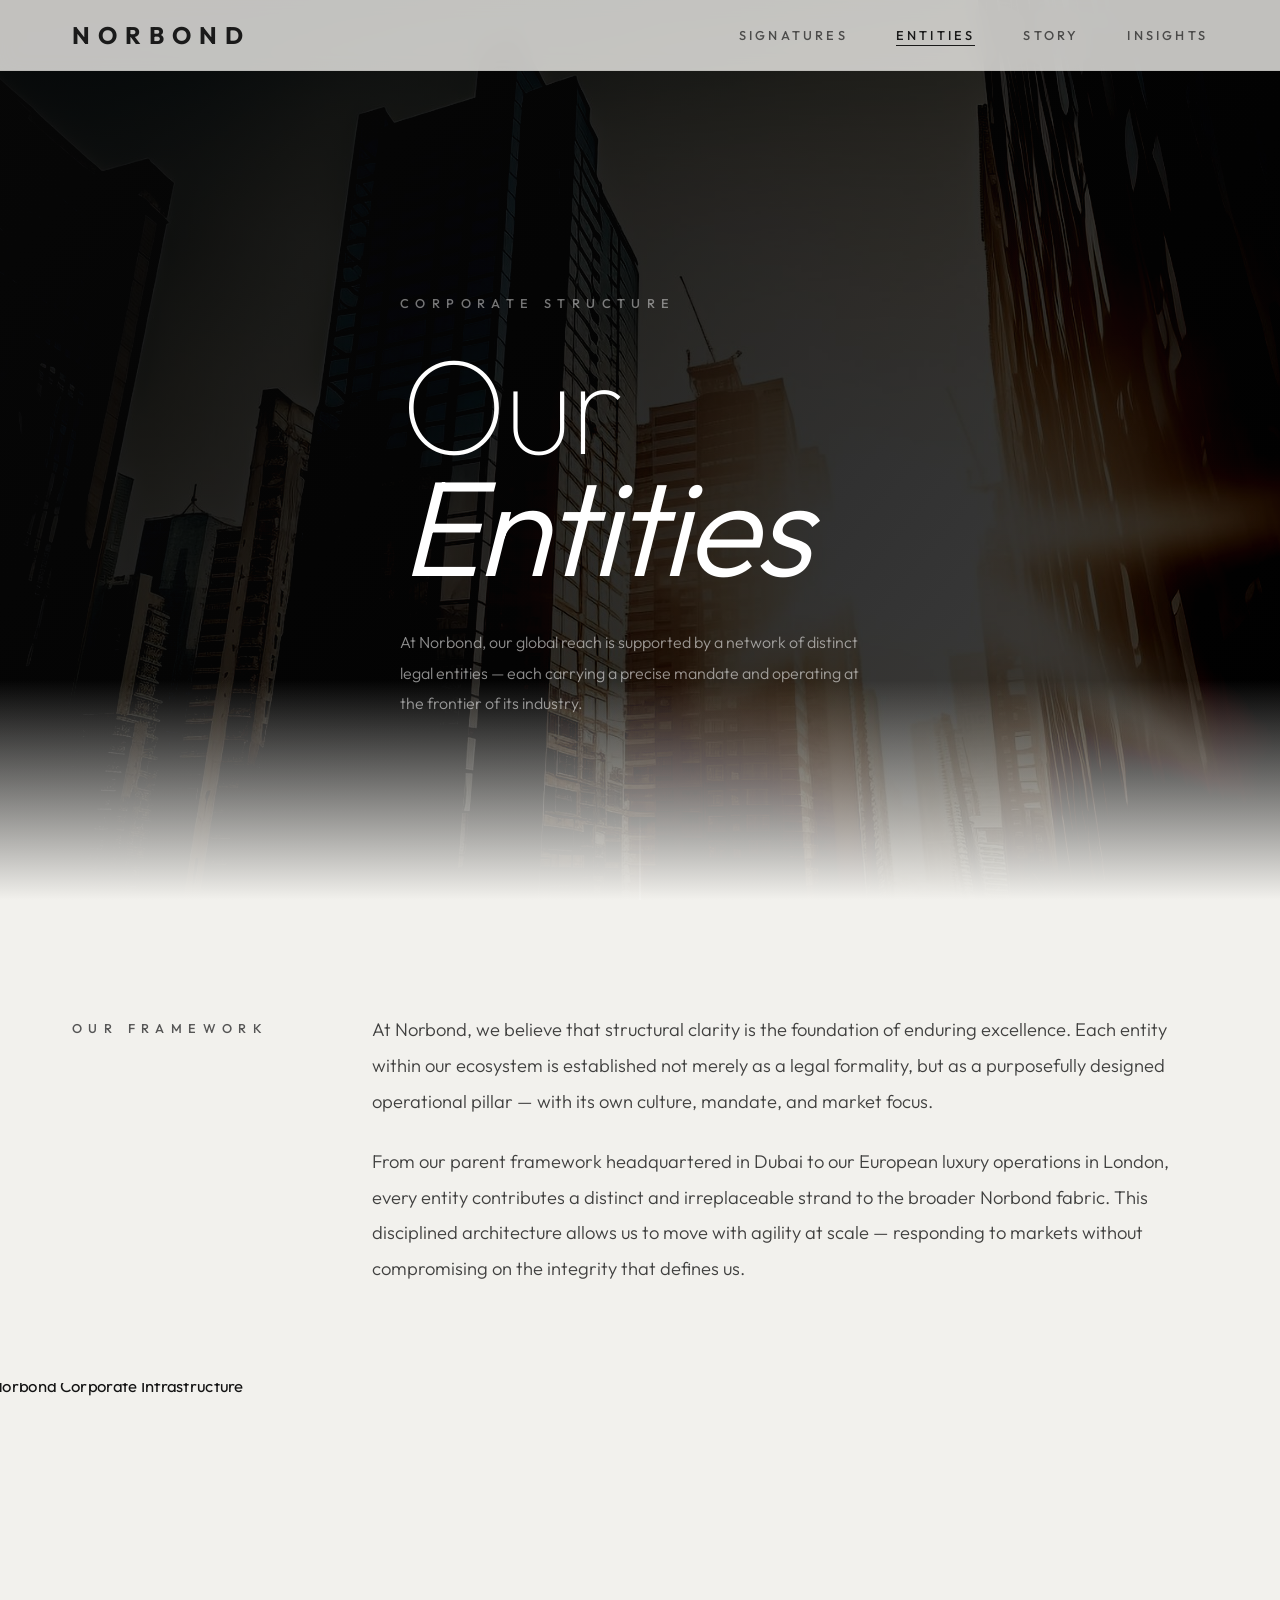
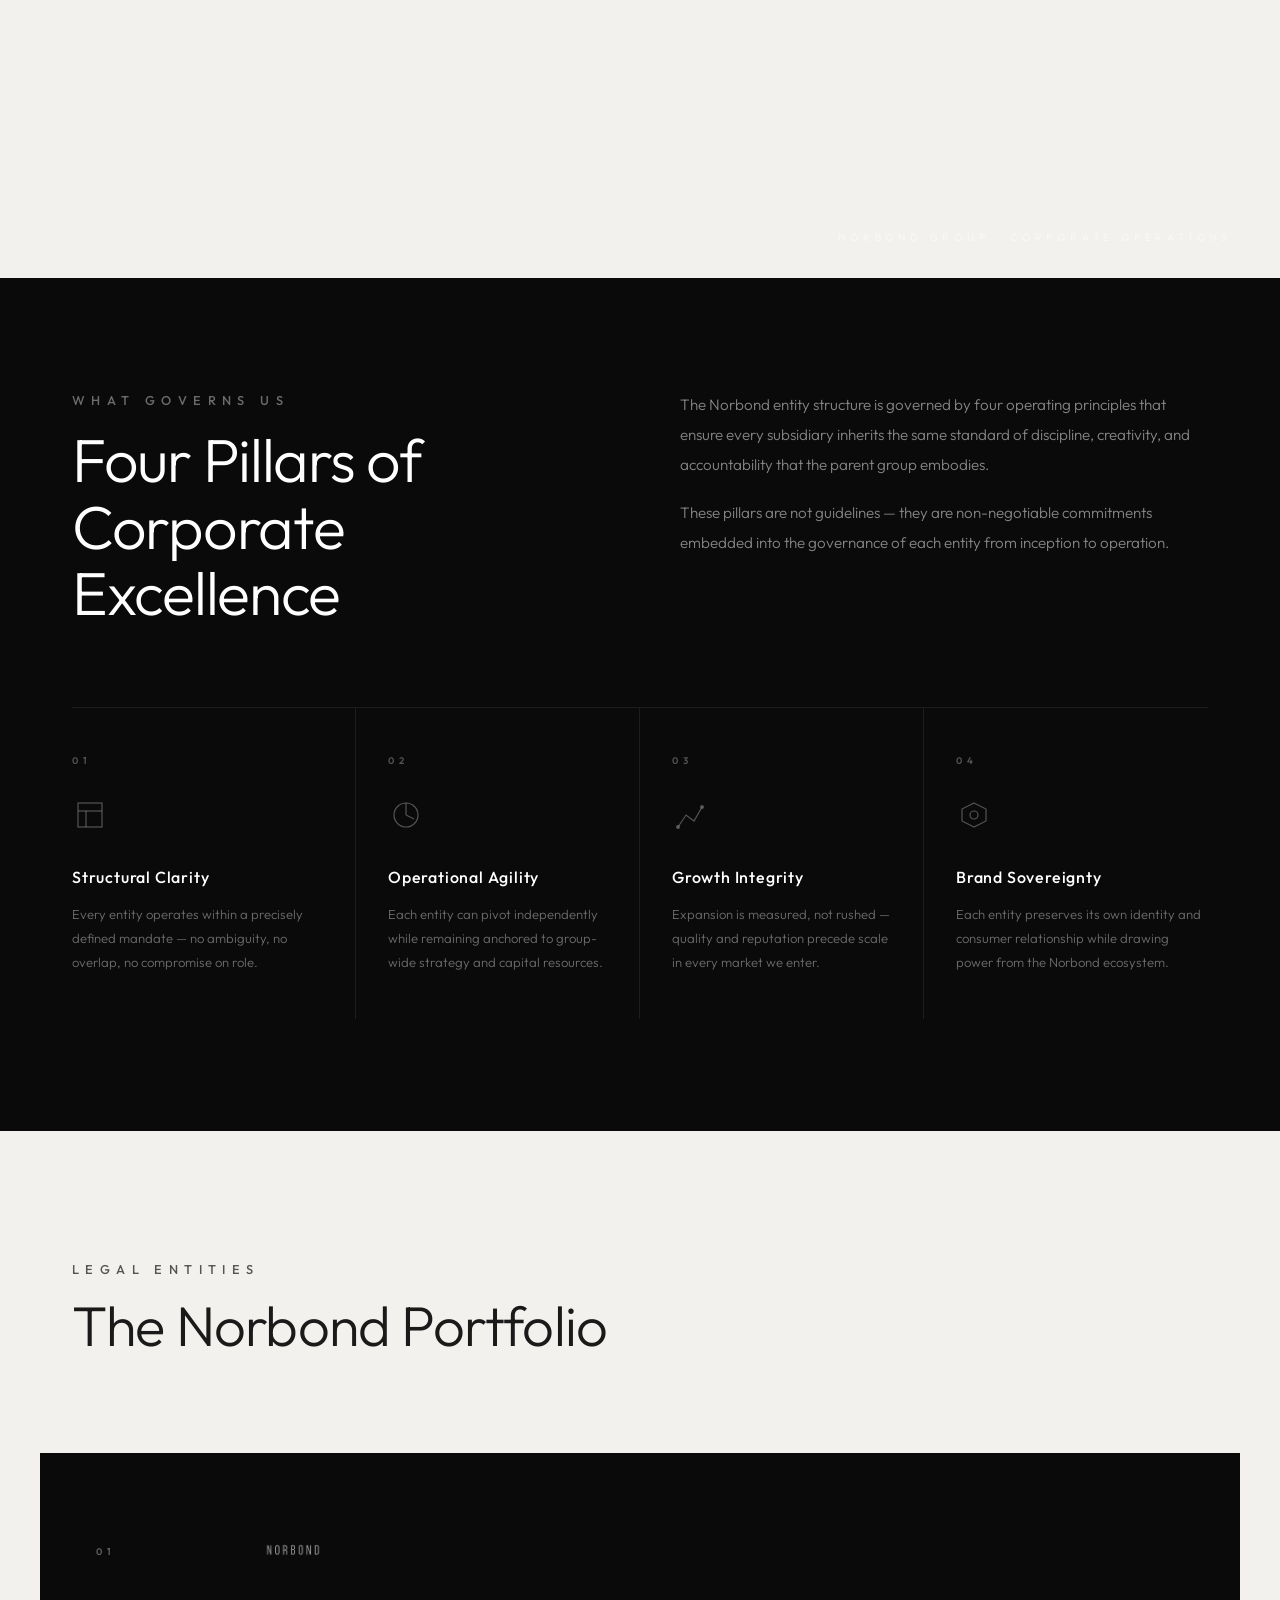
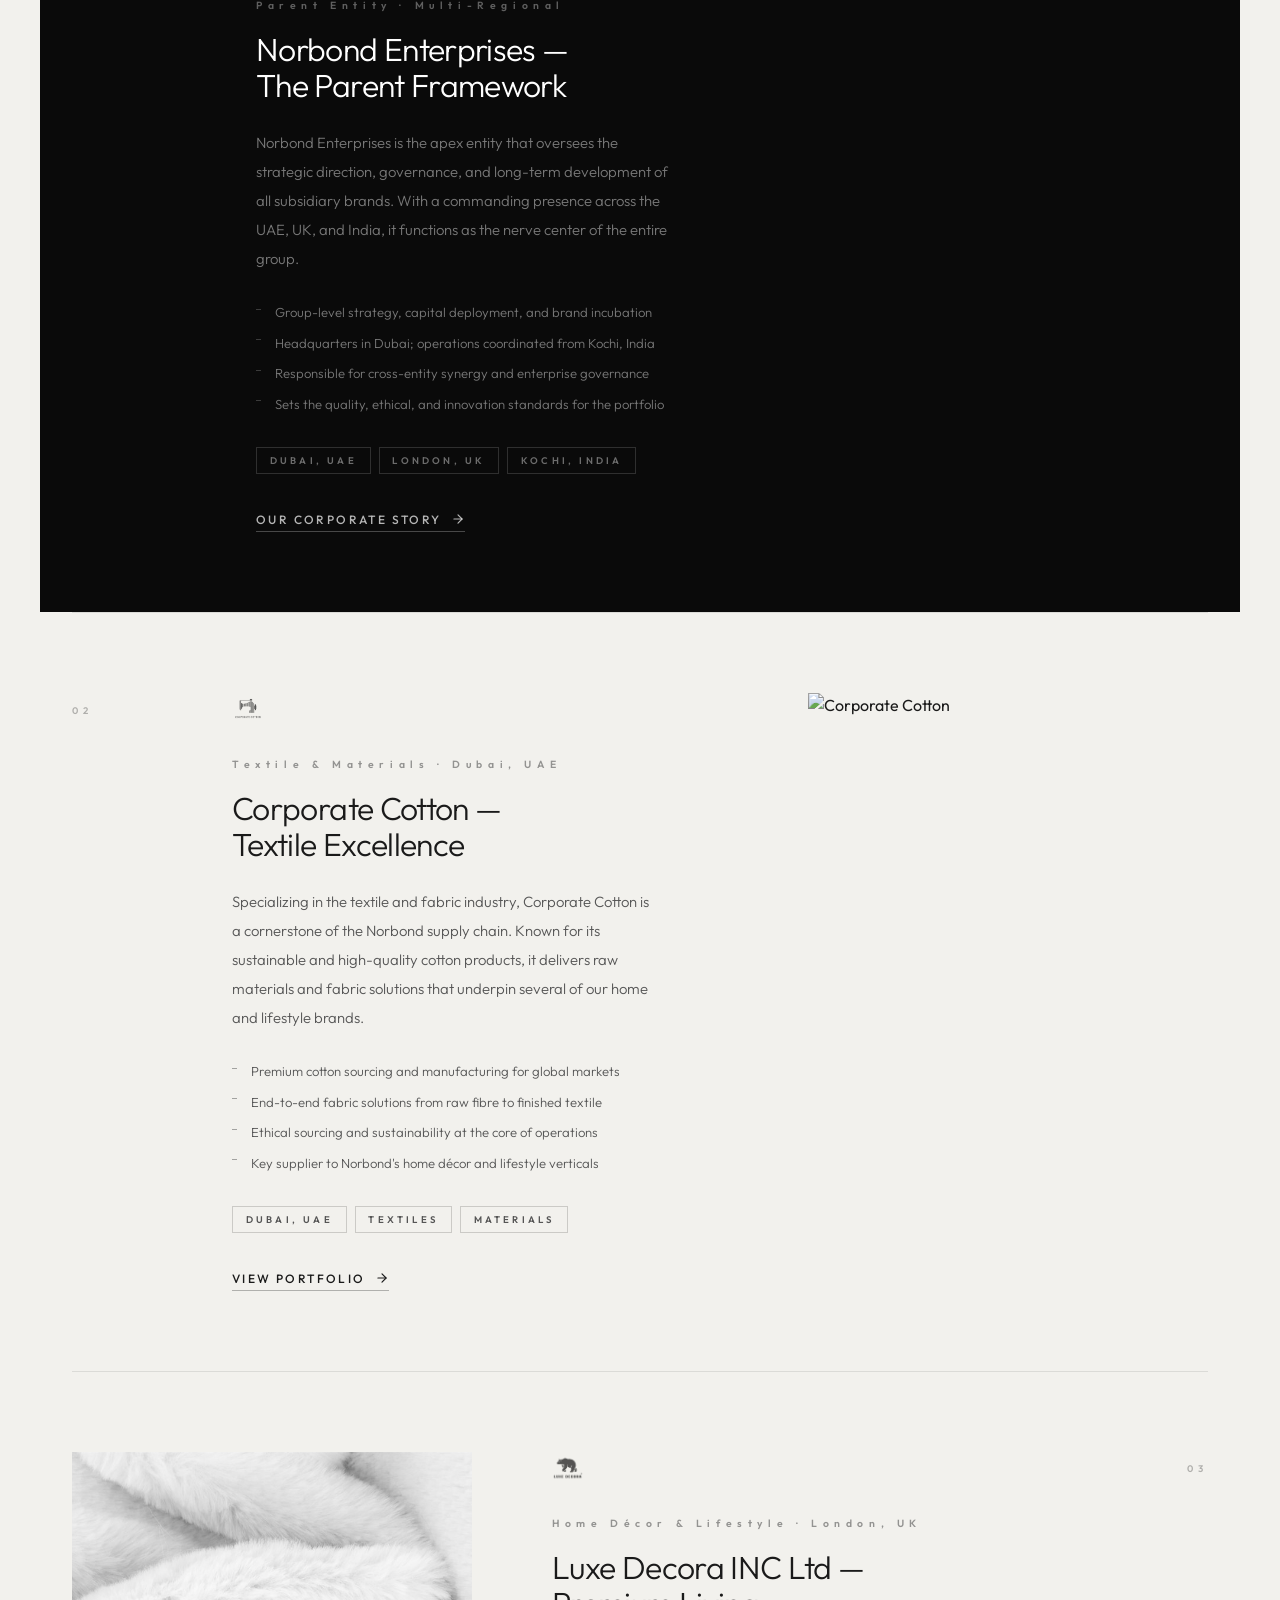
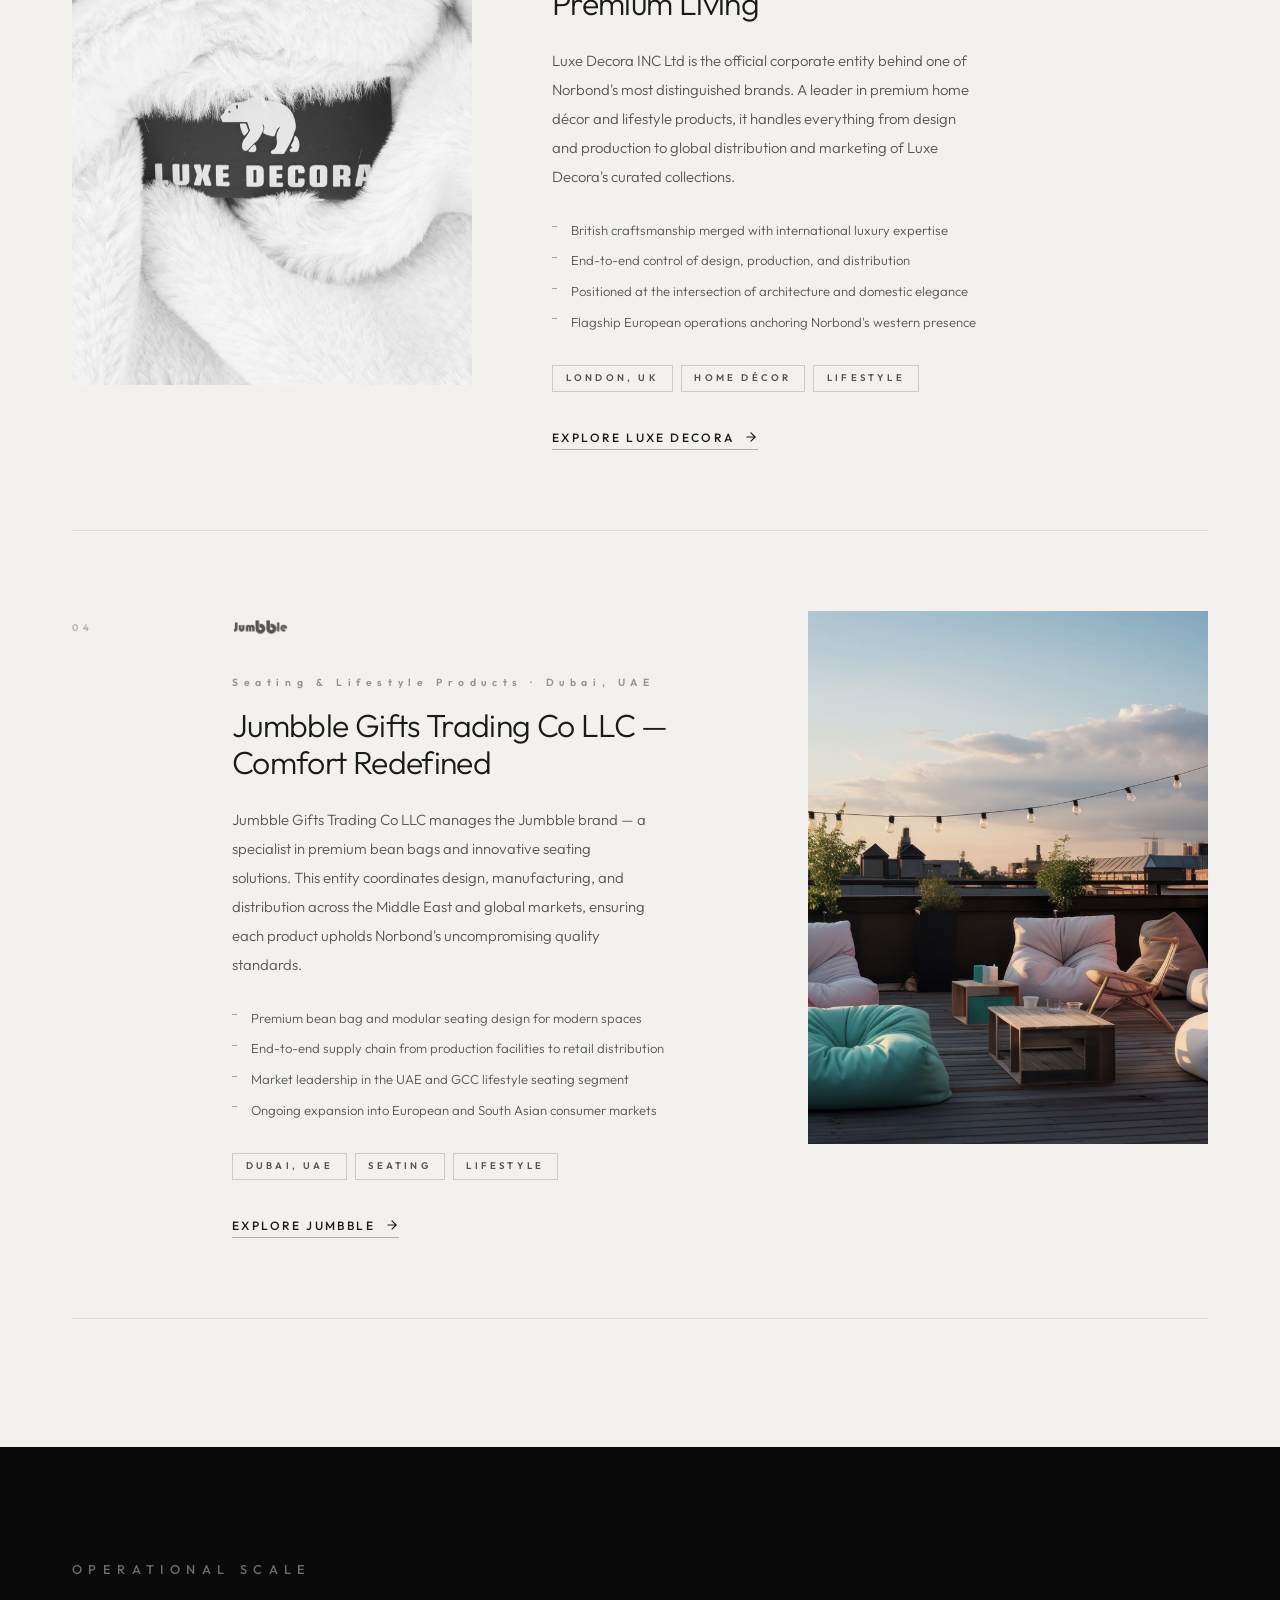
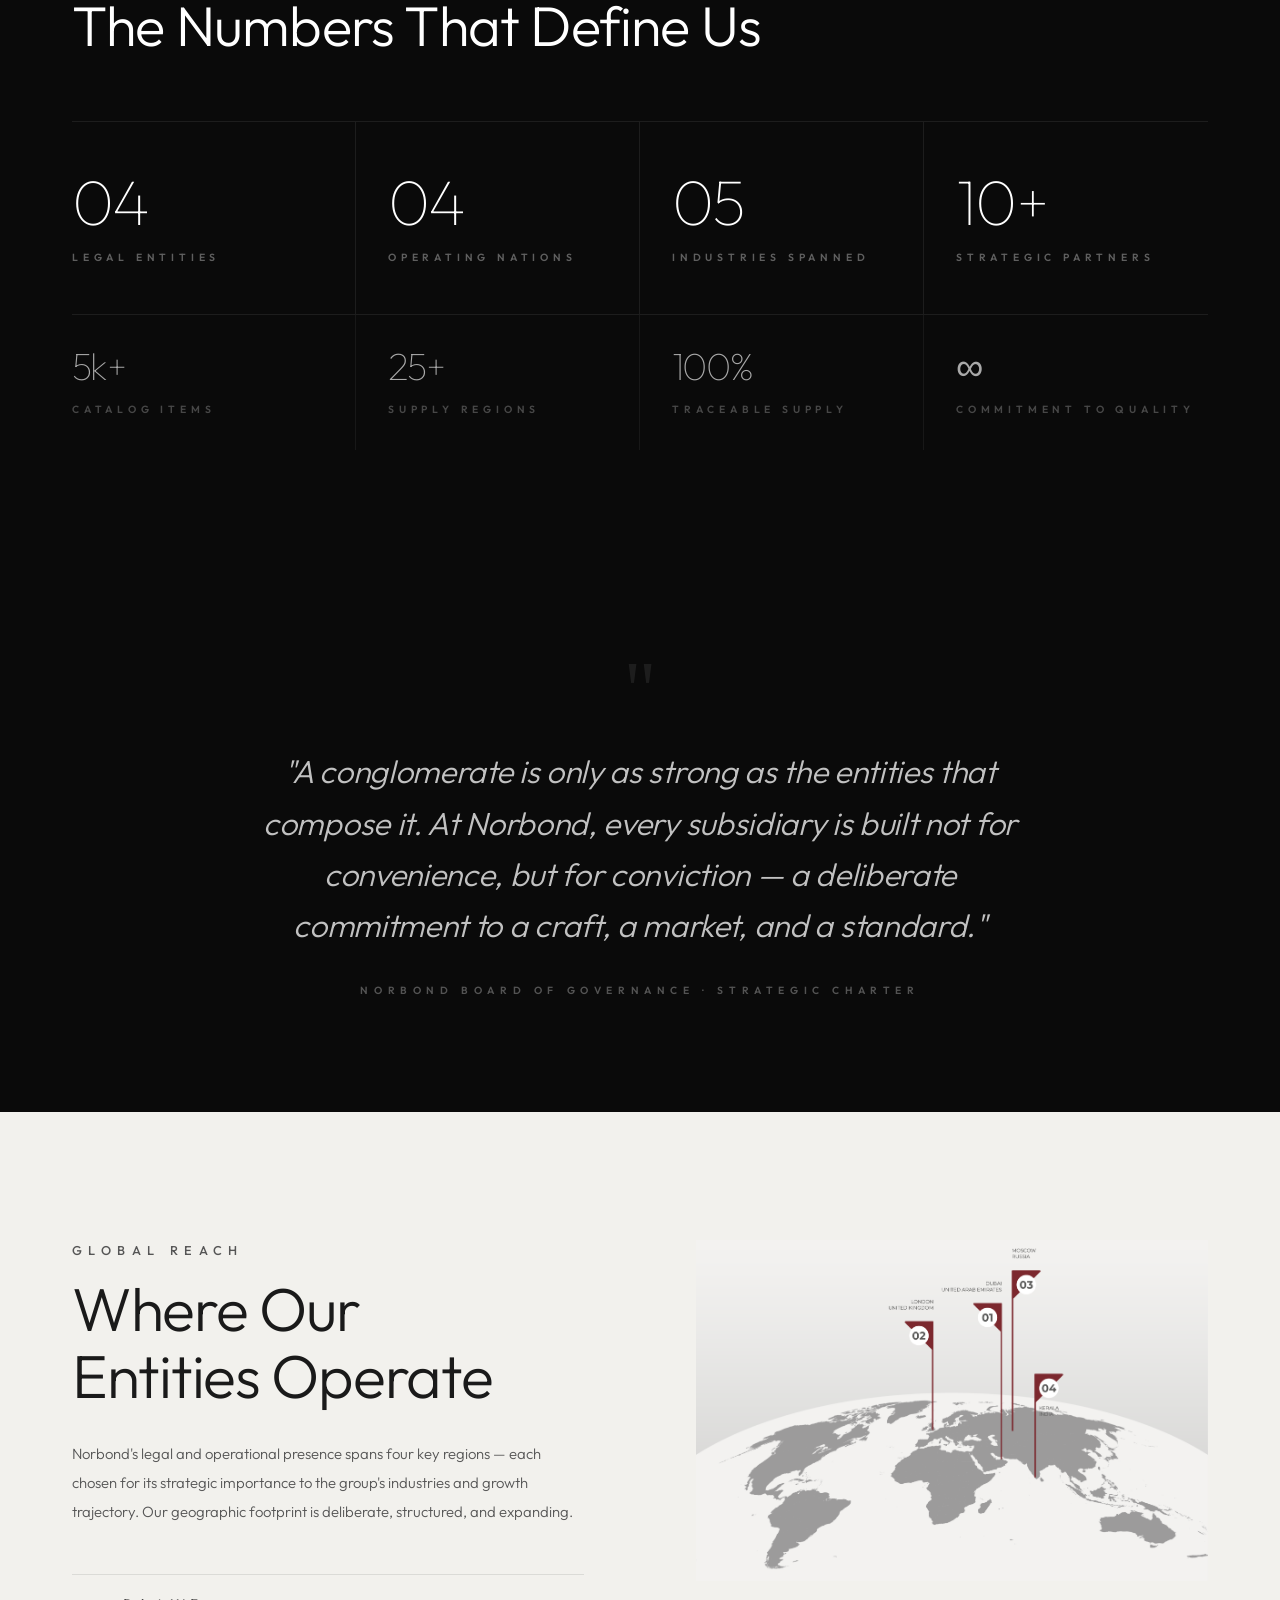
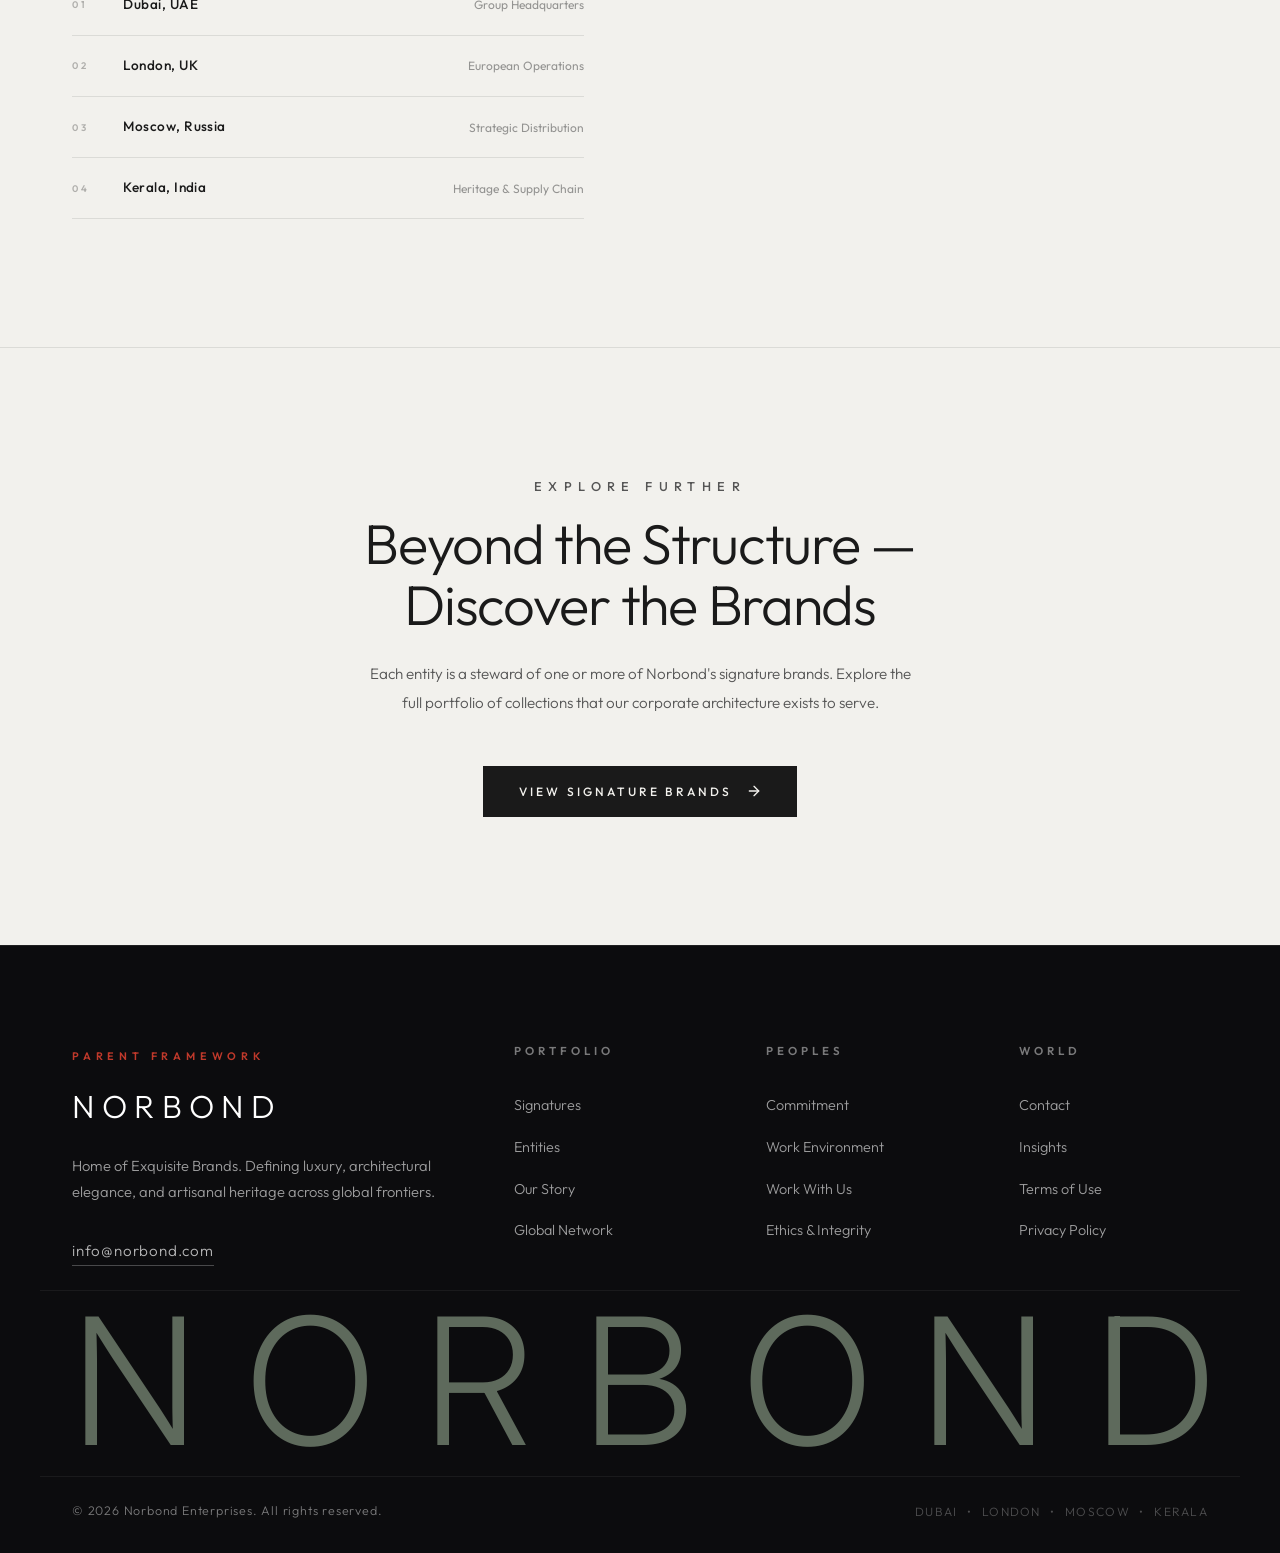
==== commit 96f50e73: "upadtewd" ====
--- a/entities.html
+++ b/entities.html
@@ -1,185 +1,1012 @@
 <!doctype html>
 <html lang="en">
-  <head>
-    <meta charset="UTF-8" />
-    <meta name="viewport" content="width=device-width, initial-scale=1.0" />
-    <title>ENTITIES | NORBOND</title>
-    <link rel="preconnect" href="https://fonts.googleapis.com">
-    <link rel="preconnect" href="https://fonts.gstatic.com" crossorigin>
-    <link href="https://fonts.googleapis.com/css2?family=Inter:wght@300;400;500;600;700&family=Outfit:wght@100;300;400;500;700&display=swap" rel="stylesheet">
-    <link rel="stylesheet" href="style.css" />
-  </head>
-  <body class="subpage">
-    <header class="header scrolled" id="header">
-      <nav class="nav container">
-        <div class="nav-logo">
-          <a href="index.html">NORBOND</a>
+
+<head>
+  <meta charset="UTF-8" />
+  <meta name="viewport" content="width=device-width, initial-scale=1.0" />
+  <title>ENTITIES | NORBOND</title>
+  <link rel="preconnect" href="https://fonts.googleapis.com">
+  <link rel="preconnect" href="https://fonts.gstatic.com" crossorigin>
+  <link href="https://fonts.googleapis.com/css2?family=Inter:wght@300;400;500;600;700&family=Outfit:wght@100;300;400;500;700&display=swap" rel="stylesheet">
+  <link rel="stylesheet" href="style.css" />
+  <style>
+    /* ============================================================
+       ENTITIES PAGE — CORPORATE EDITORIAL REDESIGN
+       ============================================================ */
+
+    /* ── Hero ── */
+    .ent-hero {
+      position: relative;
+      height: 100vh;
+      min-height: 640px;
+      display: flex;
+      align-items: center;
+      overflow: hidden;
+      background: #080808;
+    }
+    .ent-hero-bg {
+      position: absolute;
+      inset: 0;
+      background: url('assets/Entity - Banner.jpg') center / cover no-repeat;
+      filter: brightness(0.3) contrast(1.2);
+      transform: scale(1.07);
+      transition: transform 12s ease;
+      z-index: 1;
+    }
+    .ent-hero:hover .ent-hero-bg { transform: scale(1); }
+    .ent-hero-overlay {
+      position: absolute;
+      inset: 0;
+      background: linear-gradient(130deg, rgba(8,8,8,0.85) 0%, rgba(8,8,8,0.35) 55%, transparent 100%);
+      z-index: 2;
+    }
+    .ent-hero-bottom {
+      position: absolute;
+      bottom: 0; left: 0; right: 0;
+      height: 220px;
+      background: linear-gradient(to bottom, transparent, var(--bg-primary));
+      z-index: 3;
+    }
+    .ent-hero-content {
+      position: relative;
+      z-index: 10;
+      color: #fff;
+      padding-top: 7rem;
+    }
+    .ent-hero-content .section-tag { color: rgba(255,255,255,0.45); margin-bottom: 1.8rem; }
+    .ent-hero-content h1 {
+      font-size: clamp(4rem, 11vw, 8.5rem);
+      font-weight: 100;
+      line-height: 0.9;
+      letter-spacing: -0.25rem;
+      margin-bottom: 2.5rem;
+      color: #fff;
+    }
+    .ent-hero-content h1 .highlight { font-style: italic; font-weight: 300; }
+    .ent-hero-sub {
+      font-size: 1rem;
+      font-weight: 300;
+      color: rgba(255,255,255,0.55);
+      max-width: 480px;
+      line-height: 1.9;
+    }
+    .ent-hero-line {
+      position: absolute;
+      bottom: 0; left: 50%;
+      transform: translateX(-50%);
+      width: 1px; height: 90px;
+      background: linear-gradient(to bottom, transparent, rgba(255,255,255,0.3));
+      z-index: 10;
+    }
+
+    /* ── Executive Intro (like story/insights intro grid) ── */
+    .ent-intro-section {
+      padding: 7rem 0 6rem;
+      background: var(--bg-primary);
+    }
+    .ent-intro-grid {
+      display: grid;
+      grid-template-columns: 220px 1fr;
+      gap: 5rem;
+      align-items: start;
+    }
+    .ent-intro-label .section-tag { margin-top: 0.4rem; }
+    .ent-intro-text p {
+      font-size: 1.15rem;
+      font-weight: 300;
+      line-height: 1.95;
+      color: var(--text-primary);
+      margin-bottom: 1.5rem;
+      opacity: 0.82;
+    }
+    .ent-intro-text p:last-child { margin-bottom: 0; }
+
+    /* ── Full-width image break ── */
+    .ent-full-img {
+      width: 100%;
+      height: 55vh;
+      min-height: 380px;
+      overflow: hidden;
+      position: relative;
+    }
+    .ent-full-img img {
+      width: 100%;
+      height: 100%;
+      object-fit: cover;
+      display: block;
+      filter: brightness(0.75) grayscale(20%);
+      transform: scale(1.04);
+      transition: transform 8s ease;
+    }
+    .ent-full-img:hover img { transform: scale(1); }
+    .ent-full-img-caption {
+      position: absolute;
+      bottom: 2rem; right: 3rem;
+      font-size: 0.65rem;
+      letter-spacing: 0.3rem;
+      color: rgba(255,255,255,0.45);
+      font-weight: 500;
+      text-transform: uppercase;
+    }
+
+    /* ── Structure Pillars (dark band like story-journey) ── */
+    .ent-pillars-section {
+      background: #0a0a0a;
+      padding: 7rem 0;
+    }
+    .ent-pillars-top {
+      display: grid;
+      grid-template-columns: 1fr 1fr;
+      gap: 5rem;
+      margin-bottom: 5rem;
+    }
+    .ent-pillars-left .section-tag { color: rgba(255,255,255,0.4); }
+    .ent-pillars-left h2 {
+      font-size: clamp(2.2rem, 5vw, 3.8rem);
+      font-weight: 300;
+      line-height: 1.1;
+      color: #fff;
+      letter-spacing: -0.08rem;
+      margin-top: 1rem;
+    }
+    .ent-pillars-right p {
+      font-size: 0.95rem;
+      font-weight: 300;
+      line-height: 1.95;
+      color: rgba(255,255,255,0.5);
+      margin-bottom: 1.2rem;
+    }
+    .ent-pillars-right p:last-child { margin-bottom: 0; }
+    .ent-pillars-grid {
+      display: grid;
+      grid-template-columns: repeat(4, 1fr);
+      gap: 0;
+      border-top: 1px solid rgba(255,255,255,0.08);
+    }
+    .ent-pillar-card {
+      padding: 2.8rem 2rem 2.8rem 0;
+      border-right: 1px solid rgba(255,255,255,0.08);
+    }
+    .ent-pillar-card:last-child { border-right: none; padding-right: 0; }
+    .ent-pillar-card:not(:first-child) { padding-left: 2rem; }
+    .ent-pillar-num {
+      display: block;
+      font-size: 0.6rem;
+      letter-spacing: 0.3rem;
+      font-weight: 600;
+      color: rgba(255,255,255,0.3);
+      margin-bottom: 1.8rem;
+    }
+    .ent-pillar-icon {
+      width: 36px;
+      height: 36px;
+      margin-bottom: 1.5rem;
+      opacity: 0.5;
+    }
+    .ent-pillar-title {
+      font-size: 1rem;
+      font-weight: 500;
+      color: #fff;
+      letter-spacing: 0.05rem;
+      margin-bottom: 0.8rem;
+    }
+    .ent-pillar-desc {
+      font-size: 0.82rem;
+      font-weight: 300;
+      color: rgba(255,255,255,0.4);
+      line-height: 1.8;
+    }
+
+    /* ── Entity Detail Rows (like ins-report-row) ── */
+    .ent-entities-section {
+      padding: 8rem 0;
+      background: var(--bg-primary);
+    }
+    .ent-entities-header {
+      margin-bottom: 6rem;
+    }
+
+    .ent-entity-article {
+      display: grid;
+      grid-template-columns: 80px 1fr 400px;
+      gap: 5rem;
+      align-items: start;
+      padding: 5rem 0;
+      border-top: 1px solid rgba(26,26,26,0.1);
+      transition: var(--transition);
+    }
+    .ent-entity-article:last-child { border-bottom: 1px solid rgba(26,26,26,0.1); }
+    .ent-entity-article.reverse {
+      grid-template-columns: 400px 1fr 80px;
+    }
+    .ent-entity-article.reverse .ent-art-num { order: 3; text-align: right; }
+    .ent-entity-article.reverse .ent-art-img-wrap { order: 1; }
+    .ent-entity-article.reverse .ent-art-info { order: 2; }
+
+    .ent-art-num {
+      font-size: 0.6rem;
+      letter-spacing: 0.3rem;
+      font-weight: 600;
+      opacity: 0.3;
+      padding-top: 0.6rem;
+    }
+    .ent-art-info {}
+    .ent-art-logo {
+      height: 32px;
+      width: auto;
+      max-width: 150px;
+      object-fit: contain;
+      object-position: left;
+      filter: grayscale(100%);
+      opacity: 0.65;
+      margin-bottom: 2rem;
+      display: block;
+    }
+    .ent-art-cat {
+      display: block;
+      font-size: 0.65rem;
+      letter-spacing: 0.35rem;
+      font-weight: 600;
+      color: var(--text-secondary);
+      margin-bottom: 1rem;
+      opacity: 0.6;
+    }
+    .ent-art-title {
+      font-size: clamp(1.5rem, 2.5vw, 2.2rem);
+      font-weight: 300;
+      letter-spacing: -0.04rem;
+      line-height: 1.15;
+      margin-bottom: 1.5rem;
+    }
+    .ent-art-desc {
+      font-size: 0.93rem;
+      font-weight: 300;
+      line-height: 1.95;
+      color: var(--text-secondary);
+      margin-bottom: 1.8rem;
+      max-width: 420px;
+    }
+    .ent-art-bullets {
+      list-style: none;
+      padding: 0;
+      margin: 0 0 2rem;
+      display: flex;
+      flex-direction: column;
+      gap: 0.6rem;
+    }
+    .ent-art-bullets li {
+      font-size: 0.82rem;
+      font-weight: 300;
+      color: var(--text-secondary);
+      padding-left: 1.2rem;
+      position: relative;
+      line-height: 1.6;
+    }
+    .ent-art-bullets li::before {
+      content: '';
+      position: absolute;
+      left: 0;
+      top: 0.5em;
+      width: 5px;
+      height: 1px;
+      background: var(--text-secondary);
+      opacity: 0.5;
+    }
+    .ent-art-tags {
+      display: flex;
+      flex-wrap: wrap;
+      gap: 0.5rem;
+      margin-bottom: 2rem;
+    }
+    .ent-art-tag {
+      font-size: 0.6rem;
+      letter-spacing: 0.2rem;
+      font-weight: 600;
+      padding: 0.3rem 0.8rem;
+      border: 1px solid rgba(26,26,26,0.18);
+      color: var(--text-secondary);
+      text-transform: uppercase;
+    }
+    .ent-art-link {
+      display: inline-flex;
+      align-items: center;
+      gap: 0.6rem;
+      font-size: 0.75rem;
+      letter-spacing: 0.15rem;
+      font-weight: 500;
+      text-transform: uppercase;
+      border-bottom: 1px solid rgba(26,26,26,0.3);
+      padding-bottom: 2px;
+      transition: var(--transition);
+    }
+    .ent-art-link:hover { opacity: 0.6; gap: 1rem; }
+    .ent-art-img-wrap {
+      overflow: hidden;
+      aspect-ratio: 3/4;
+    }
+    .ent-art-img {
+      width: 100%;
+      height: 100%;
+      object-fit: cover;
+      display: block;
+      filter: grayscale(25%);
+      transition: transform 0.9s cubic-bezier(0.16,1,0.3,1), filter 0.6s ease;
+    }
+    .ent-entity-article:hover .ent-art-img { transform: scale(1.04); filter: grayscale(0%); }
+
+    /* parent entity — dark accent */
+    .ent-entity-article.is-parent {
+      background: #0a0a0a;
+      padding-left: 3.5rem;
+      padding-right: 3.5rem;
+      margin: 0 -2rem;
+      width: calc(100% + 4rem);
+      border-top-color: transparent;
+    }
+    .ent-entity-article.is-parent .ent-art-num,
+    .ent-entity-article.is-parent .ent-art-cat { color: rgba(255,255,255,0.35); opacity: 1; }
+    .ent-entity-article.is-parent .ent-art-title { color: #fff; }
+    .ent-entity-article.is-parent .ent-art-desc,
+    .ent-entity-article.is-parent .ent-art-bullets li { color: rgba(255,255,255,0.45); }
+    .ent-entity-article.is-parent .ent-art-bullets li::before { background: rgba(255,255,255,0.4); }
+    .ent-entity-article.is-parent .ent-art-tag { border-color: rgba(255,255,255,0.15); color: rgba(255,255,255,0.4); }
+    .ent-entity-article.is-parent .ent-art-link { color: rgba(255,255,255,0.7); border-bottom-color: rgba(255,255,255,0.25); }
+    .ent-entity-article.is-parent .ent-art-logo { filter: grayscale(100%) invert(1); opacity: 0.55; }
+    .ent-entity-article.is-parent + .ent-entity-article { border-top-color: rgba(26,26,26,0.1); }
+
+    /* ── Metrics strip (dark, like ins-metrics-band) ── */
+    .ent-metrics-band {
+      background: #0a0a0a;
+      padding: 7rem 0;
+    }
+    .ent-metrics-band .section-tag { color: rgba(255,255,255,0.4); }
+    .ent-metrics-band .section-title { color: #fff; }
+    .ent-metrics-primary {
+      display: grid;
+      grid-template-columns: repeat(4, 1fr);
+      gap: 0;
+      margin-top: 4rem;
+      border-top: 1px solid rgba(255,255,255,0.08);
+    }
+    .ent-metric-card {
+      padding: 3rem 2rem 3rem 0;
+      border-right: 1px solid rgba(255,255,255,0.08);
+    }
+    .ent-metric-card:last-child { border-right: none; padding-right: 0; }
+    .ent-metric-card:not(:first-child) { padding-left: 2rem; }
+    .ent-metric-val {
+      display: block;
+      font-size: clamp(2.5rem, 5vw, 4rem);
+      font-weight: 100;
+      line-height: 1;
+      color: #fff;
+      letter-spacing: -0.1rem;
+      margin-bottom: 1rem;
+    }
+    .ent-metric-lbl {
+      display: block;
+      font-size: 0.65rem;
+      letter-spacing: 0.3rem;
+      font-weight: 600;
+      color: rgba(255,255,255,0.35);
+      text-transform: uppercase;
+    }
+    .ent-metrics-secondary {
+      display: grid;
+      grid-template-columns: repeat(4, 1fr);
+      gap: 0;
+      margin-top: 0;
+      border-top: 1px solid rgba(255,255,255,0.08);
+    }
+    .ent-metric-card-sm {
+      padding: 2rem 2rem 2rem 0;
+      border-right: 1px solid rgba(255,255,255,0.06);
+    }
+    .ent-metric-card-sm:last-child { border-right: none; padding-right: 0; }
+    .ent-metric-card-sm:not(:first-child) { padding-left: 2rem; }
+    .ent-metric-card-sm .ent-metric-val { font-size: clamp(1.6rem, 3vw, 2.4rem); color: rgba(255,255,255,0.65); }
+    .ent-metric-card-sm .ent-metric-lbl { color: rgba(255,255,255,0.25); }
+
+    /* ── Executive Quote (dark pullquote) ── */
+    .ent-quote-section {
+      background: #0a0a0a;
+      padding: 6rem 0 7rem;
+    }
+    .ent-quote-box {
+      max-width: 820px;
+      margin: 0 auto;
+      text-align: center;
+      padding: 0 2rem;
+    }
+    .ent-quote-mark {
+      display: block;
+      font-size: 5rem;
+      line-height: 0.8;
+      color: rgba(255,255,255,0.08);
+      font-family: Georgia, serif;
+      margin-bottom: 1.5rem;
+    }
+    .ent-quote-text {
+      font-size: clamp(1.3rem, 2.5vw, 2rem);
+      font-weight: 300;
+      line-height: 1.6;
+      color: rgba(255,255,255,0.75);
+      font-style: italic;
+      letter-spacing: -0.02rem;
+      border: none;
+      padding: 0;
+      margin: 0 0 2rem;
+    }
+    .ent-quote-author {
+      display: block;
+      font-size: 0.65rem;
+      letter-spacing: 0.35rem;
+      font-weight: 600;
+      color: rgba(255,255,255,0.3);
+      text-transform: uppercase;
+    }
+
+    /* ── Global Network ── */
+    .ent-global-section {
+      padding: 8rem 0;
+      background: var(--bg-primary);
+    }
+    .ent-global-grid {
+      display: grid;
+      grid-template-columns: 1fr 1fr;
+      gap: 7rem;
+      align-items: start;
+    }
+    .ent-global-left h2 {
+      font-size: clamp(2.2rem, 5vw, 3.8rem);
+      font-weight: 300;
+      letter-spacing: -0.08rem;
+      line-height: 1.1;
+      margin-bottom: 1.8rem;
+    }
+    .ent-global-left p {
+      font-size: 0.93rem;
+      font-weight: 300;
+      line-height: 1.95;
+      color: var(--text-secondary);
+      margin-bottom: 3rem;
+    }
+    .ent-loc-list {
+      list-style: none;
+      padding: 0; margin: 0;
+    }
+    .ent-loc-list li {
+      display: grid;
+      grid-template-columns: 32px 1fr auto;
+      gap: 1.2rem;
+      align-items: center;
+      padding: 1.2rem 0;
+      border-top: 1px solid rgba(26,26,26,0.1);
+      font-size: 0.85rem;
+      transition: var(--transition);
+    }
+    .ent-loc-list li:last-child { border-bottom: 1px solid rgba(26,26,26,0.1); }
+    .ent-loc-list li:hover { padding-left: 0.6rem; }
+    .ent-loc-idx { font-size: 0.6rem; letter-spacing: 0.2rem; font-weight: 600; opacity: 0.3; }
+    .ent-loc-city { font-weight: 500; letter-spacing: 0.03rem; }
+    .ent-loc-role { font-size: 0.75rem; color: var(--text-secondary); opacity: 0.6; }
+    .ent-global-map-wrap {
+      overflow: hidden;
+      position: sticky;
+      top: 8rem;
+    }
+    .ent-global-map-wrap img {
+      width: 100%;
+      display: block;
+      filter: grayscale(50%);
+      transition: filter 0.6s ease;
+    }
+    .ent-global-map-wrap:hover img { filter: grayscale(0%); }
+
+    /* ── Closing CTA ── */
+    .ent-cta-section {
+      padding: 8rem 0;
+      background: var(--bg-primary);
+      border-top: 1px solid rgba(26,26,26,0.1);
+      text-align: center;
+    }
+    .ent-cta-heading {
+      font-size: clamp(2rem, 5vw, 3.5rem);
+      font-weight: 300;
+      letter-spacing: -0.08rem;
+      line-height: 1.1;
+      margin-bottom: 1.5rem;
+    }
+    .ent-cta-sub {
+      font-size: 0.95rem;
+      font-weight: 300;
+      line-height: 1.9;
+      color: var(--text-secondary);
+      max-width: 560px;
+      margin: 0 auto 3rem;
+    }
+    .ent-cta-btn {
+      display: inline-flex;
+      align-items: center;
+      gap: 0.8rem;
+      font-size: 0.75rem;
+      letter-spacing: 0.2rem;
+      font-weight: 500;
+      text-transform: uppercase;
+      padding: 1rem 2.2rem;
+      background: var(--text-primary);
+      color: var(--bg-primary);
+      transition: var(--transition);
+    }
+    .ent-cta-btn:hover { opacity: 0.75; gap: 1.3rem; }
+
+    /* ── Responsive ── */
+    @media (max-width: 1000px) {
+      .ent-entity-article,
+      .ent-entity-article.reverse {
+        grid-template-columns: 50px 1fr;
+        gap: 2.5rem;
+      }
+      .ent-entity-article.reverse .ent-art-num { order: 0; }
+      .ent-entity-article.reverse .ent-art-img-wrap,
+      .ent-art-img-wrap { display: none; }
+
+      .ent-entity-article.is-parent {
+        margin: 0 -1rem;
+        width: calc(100% + 2rem);
+        padding-left: 1.5rem;
+        padding-right: 1.5rem;
+      }
+      .ent-pillars-grid,
+      .ent-metrics-primary,
+      .ent-metrics-secondary { grid-template-columns: 1fr 1fr; }
+      .ent-pillar-card,
+      .ent-metric-card,
+      .ent-metric-card-sm { border-right: none; padding-left: 0 !important; }
+    }
+    @media (max-width: 700px) {
+      .ent-intro-grid,
+      .ent-pillars-top,
+      .ent-global-grid { grid-template-columns: 1fr; gap: 2.5rem; }
+      .ent-pillars-grid,
+      .ent-metrics-primary,
+      .ent-metrics-secondary { grid-template-columns: 1fr 1fr; }
+    }
+  </style>
+</head>
+
+<body class="subpage">
+  <header class="header scrolled" id="header">
+    <nav class="nav container">
+      <div class="nav-logo"><a href="index.html">NORBOND</a></div>
+      <ul class="nav-links">
+        <li><a href="signatures.html">SIGNATURES</a></li>
+        <li><a href="entities.html" class="active">ENTITIES</a></li>
+        <li><a href="story.html">STORY</a></li>
+        <li><a href="insights.html">INSIGHTS</a></li>
+      </ul>
+    </nav>
+  </header>
+
+  <main>
+
+    <!-- ══════════════════════════════════════════
+         HERO
+    ══════════════════════════════════════════ -->
+    <section class="ent-hero">
+      <div class="ent-hero-bg"></div>
+      <div class="ent-hero-overlay"></div>
+      <div class="ent-hero-bottom"></div>
+      <div class="ent-hero-content container">
+        <span class="section-tag reveal">CORPORATE STRUCTURE</span>
+        <h1 class="reveal">Our<br><span class="highlight">Entities</span></h1>
+        <p class="ent-hero-sub reveal">At Norbond, our global reach is supported by a network of distinct legal entities — each carrying a precise mandate and operating at the frontier of its industry.</p>
+      </div>
+      <div class="ent-hero-line"></div>
+    </section>
+
+    <!-- ══════════════════════════════════════════
+         EXECUTIVE INTRO
+    ══════════════════════════════════════════ -->
+    <section class="ent-intro-section">
+      <div class="container">
+        <div class="ent-intro-grid reveal-up">
+          <div class="ent-intro-label">
+            <span class="section-tag">OUR FRAMEWORK</span>
+          </div>
+          <div class="ent-intro-text">
+            <p>At Norbond, we believe that structural clarity is the foundation of enduring excellence. Each entity within our ecosystem is established not merely as a legal formality, but as a purposefully designed operational pillar — with its own culture, mandate, and market focus.</p>
+            <p>From our parent framework headquartered in Dubai to our European luxury operations in London, every entity contributes a distinct and irreplaceable strand to the broader Norbond fabric. This disciplined architecture allows us to move with agility at scale — responding to markets without compromising on the integrity that defines us.</p>
+          </div>
         </div>
-        <ul class="nav-links">
-          <li><a href="signatures.html">SIGNATURES</a></li>
-          <li><a href="entities.html">ENTITIES</a></li>
-          <li><a href="story.html">STORY</a></li>
-          <li><a href="insights.html">INSIGHTS</a></li>
+      </div>
+    </section>
+
+    <!-- ══════════════════════════════════════════
+         FULL-WIDTH IMAGE BREAK
+    ══════════════════════════════════════════ -->
+    <div class="ent-full-img reveal">
+      <img src="assets/Companynamepage.jpg" alt="Norbond Corporate Infrastructure">
+      <span class="ent-full-img-caption">Norbond Group · Corporate Operations</span>
+    </div>
+
+    <!-- ══════════════════════════════════════════
+         STRUCTURAL PILLARS — dark band
+    ══════════════════════════════════════════ -->
+    <section class="ent-pillars-section">
+      <div class="container">
+        <div class="ent-pillars-top reveal-up">
+          <div class="ent-pillars-left">
+            <span class="section-tag">WHAT GOVERNS US</span>
+            <h2>Four Pillars of<br>Corporate Excellence</h2>
+          </div>
+          <div class="ent-pillars-right">
+            <p>The Norbond entity structure is governed by four operating principles that ensure every subsidiary inherits the same standard of discipline, creativity, and accountability that the parent group embodies.</p>
+            <p>These pillars are not guidelines — they are non-negotiable commitments embedded into the governance of each entity from inception to operation.</p>
+          </div>
+        </div>
+
+        <div class="ent-pillars-grid reveal-up">
+          <div class="ent-pillar-card">
+            <span class="ent-pillar-num">01</span>
+            <svg class="ent-pillar-icon" viewBox="0 0 36 36" fill="none" stroke="rgba(255,255,255,0.6)" stroke-width="1.2">
+              <rect x="6" y="6" width="24" height="24" rx="0"/>
+              <line x1="6" y1="14" x2="30" y2="14"/>
+              <line x1="14" y1="14" x2="14" y2="30"/>
+            </svg>
+            <div class="ent-pillar-title">Structural Clarity</div>
+            <p class="ent-pillar-desc">Every entity operates within a precisely defined mandate — no ambiguity, no overlap, no compromise on role.</p>
+          </div>
+          <div class="ent-pillar-card">
+            <span class="ent-pillar-num">02</span>
+            <svg class="ent-pillar-icon" viewBox="0 0 36 36" fill="none" stroke="rgba(255,255,255,0.6)" stroke-width="1.2">
+              <circle cx="18" cy="18" r="12"/>
+              <line x1="18" y1="6" x2="18" y2="18"/>
+              <line x1="18" y1="18" x2="26" y2="22"/>
+            </svg>
+            <div class="ent-pillar-title">Operational Agility</div>
+            <p class="ent-pillar-desc">Each entity can pivot independently while remaining anchored to group-wide strategy and capital resources.</p>
+          </div>
+          <div class="ent-pillar-card">
+            <span class="ent-pillar-num">03</span>
+            <svg class="ent-pillar-icon" viewBox="0 0 36 36" fill="none" stroke="rgba(255,255,255,0.6)" stroke-width="1.2">
+              <polyline points="6,30 14,18 22,24 30,10"/>
+              <circle cx="6" cy="30" r="2" fill="rgba(255,255,255,0.6)" stroke="none"/>
+              <circle cx="30" cy="10" r="2" fill="rgba(255,255,255,0.6)" stroke="none"/>
+            </svg>
+            <div class="ent-pillar-title">Growth Integrity</div>
+            <p class="ent-pillar-desc">Expansion is measured, not rushed — quality and reputation precede scale in every market we enter.</p>
+          </div>
+          <div class="ent-pillar-card">
+            <span class="ent-pillar-num">04</span>
+            <svg class="ent-pillar-icon" viewBox="0 0 36 36" fill="none" stroke="rgba(255,255,255,0.6)" stroke-width="1.2">
+              <path d="M18 6 L30 12 L30 24 L18 30 L6 24 L6 12 Z"/>
+              <circle cx="18" cy="18" r="4"/>
+            </svg>
+            <div class="ent-pillar-title">Brand Sovereignty</div>
+            <p class="ent-pillar-desc">Each entity preserves its own identity and consumer relationship while drawing power from the Norbond ecosystem.</p>
+          </div>
+        </div>
+      </div>
+    </section>
+
+    <!-- ══════════════════════════════════════════
+         ENTITY DETAILS — editorial rows
+    ══════════════════════════════════════════ -->
+    <section class="ent-entities-section">
+      <div class="container">
+        <div class="ent-entities-header">
+          <div class="section-header reveal">
+            <span class="section-tag">LEGAL ENTITIES</span>
+            <h2 class="section-title">The Norbond Portfolio</h2>
+          </div>
+        </div>
+
+        <!-- 01 — NORBOND ENTERPRISES (parent — dark) -->
+        <article class="ent-entity-article is-parent reveal-up">
+          <span class="ent-art-num">01</span>
+          <div class="ent-art-info">
+            <img src="assets/Norbond Black.png" alt="Norbond" class="ent-art-logo">
+            <span class="ent-art-cat">Parent Entity · Multi-Regional</span>
+            <h3 class="ent-art-title">Norbond Enterprises —<br>The Parent Framework</h3>
+            <p class="ent-art-desc">Norbond Enterprises is the apex entity that oversees the strategic direction, governance, and long-term development of all subsidiary brands. With a commanding presence across the UAE, UK, and India, it functions as the nerve center of the entire group.</p>
+            <ul class="ent-art-bullets">
+              <li>Group-level strategy, capital deployment, and brand incubation</li>
+              <li>Headquarters in Dubai; operations coordinated from Kochi, India</li>
+              <li>Responsible for cross-entity synergy and enterprise governance</li>
+              <li>Sets the quality, ethical, and innovation standards for the portfolio</li>
+            </ul>
+            <div class="ent-art-tags">
+              <span class="ent-art-tag">Dubai, UAE</span>
+              <span class="ent-art-tag">London, UK</span>
+              <span class="ent-art-tag">Kochi, India</span>
+            </div>
+            <a href="story.html" class="ent-art-link">
+              Our Corporate Story
+              <svg width="14" height="14" viewBox="0 0 24 24" fill="none" stroke="currentColor" stroke-width="2" stroke-linecap="round" stroke-linejoin="round">
+                <line x1="5" y1="12" x2="19" y2="12"></line>
+                <polyline points="12 5 19 12 12 19"></polyline>
+              </svg>
+            </a>
+          </div>
+        </article>
+
+        <!-- 02 — CORPORATE COTTON -->
+        <article class="ent-entity-article reveal-up">
+          <span class="ent-art-num">02</span>
+          <div class="ent-art-info">
+            <img src="assets/Corporate Cotton Black.png" alt="Corporate Cotton" class="ent-art-logo">
+            <span class="ent-art-cat">Textile & Materials · Dubai, UAE</span>
+            <h3 class="ent-art-title">Corporate Cotton —<br>Textile Excellence</h3>
+            <p class="ent-art-desc">Specializing in the textile and fabric industry, Corporate Cotton is a cornerstone of the Norbond supply chain. Known for its sustainable and high-quality cotton products, it delivers raw materials and fabric solutions that underpin several of our home and lifestyle brands.</p>
+            <ul class="ent-art-bullets">
+              <li>Premium cotton sourcing and manufacturing for global markets</li>
+              <li>End-to-end fabric solutions from raw fibre to finished textile</li>
+              <li>Ethical sourcing and sustainability at the core of operations</li>
+              <li>Key supplier to Norbond's home décor and lifestyle verticals</li>
+            </ul>
+            <div class="ent-art-tags">
+              <span class="ent-art-tag">Dubai, UAE</span>
+              <span class="ent-art-tag">Textiles</span>
+              <span class="ent-art-tag">Materials</span>
+            </div>
+            <a href="signatures.html" class="ent-art-link">
+              View Portfolio
+              <svg width="14" height="14" viewBox="0 0 24 24" fill="none" stroke="currentColor" stroke-width="2" stroke-linecap="round" stroke-linejoin="round">
+                <line x1="5" y1="12" x2="19" y2="12"></line>
+                <polyline points="12 5 19 12 12 19"></polyline>
+              </svg>
+            </a>
+          </div>
+          <div class="ent-art-img-wrap">
+            <img src="assets/Homepage Category Home.jpg" alt="Corporate Cotton" class="ent-art-img">
+          </div>
+        </article>
+
+        <!-- 03 — LUXE DECORA (reversed) -->
+        <article class="ent-entity-article reverse reveal-up">
+          <span class="ent-art-num">03</span>
+          <div class="ent-art-info">
+            <img src="assets/Luxe Decora Logo.png" alt="Luxe Decora" class="ent-art-logo">
+            <span class="ent-art-cat">Home Décor & Lifestyle · London, UK</span>
+            <h3 class="ent-art-title">Luxe Decora INC Ltd —<br>Premium Living</h3>
+            <p class="ent-art-desc">Luxe Decora INC Ltd is the official corporate entity behind one of Norbond's most distinguished brands. A leader in premium home décor and lifestyle products, it handles everything from design and production to global distribution and marketing of Luxe Decora's curated collections.</p>
+            <ul class="ent-art-bullets">
+              <li>British craftsmanship merged with international luxury expertise</li>
+              <li>End-to-end control of design, production, and distribution</li>
+              <li>Positioned at the intersection of architecture and domestic elegance</li>
+              <li>Flagship European operations anchoring Norbond's western presence</li>
+            </ul>
+            <div class="ent-art-tags">
+              <span class="ent-art-tag">London, UK</span>
+              <span class="ent-art-tag">Home Décor</span>
+              <span class="ent-art-tag">Lifestyle</span>
+            </div>
+            <a href="signatures.html" class="ent-art-link">
+              Explore Luxe Decora
+              <svg width="14" height="14" viewBox="0 0 24 24" fill="none" stroke="currentColor" stroke-width="2" stroke-linecap="round" stroke-linejoin="round">
+                <line x1="5" y1="12" x2="19" y2="12"></line>
+                <polyline points="12 5 19 12 12 19"></polyline>
+              </svg>
+            </a>
+          </div>
+          <div class="ent-art-img-wrap">
+            <img src="assets/Signatures Luxe Decora.jpg" alt="Luxe Decora" class="ent-art-img">
+          </div>
+        </article>
+
+        <!-- 04 — JUMBBLE GIFTS -->
+        <article class="ent-entity-article reveal-up">
+          <span class="ent-art-num">04</span>
+          <div class="ent-art-info">
+            <img src="assets/Jumbble Logo Black.png" alt="Jumbble" class="ent-art-logo">
+            <span class="ent-art-cat">Seating & Lifestyle Products · Dubai, UAE</span>
+            <h3 class="ent-art-title">Jumbble Gifts Trading Co LLC —<br>Comfort Redefined</h3>
+            <p class="ent-art-desc">Jumbble Gifts Trading Co LLC manages the Jumbble brand — a specialist in premium bean bags and innovative seating solutions. This entity coordinates design, manufacturing, and distribution across the Middle East and global markets, ensuring each product upholds Norbond's uncompromising quality standards.</p>
+            <ul class="ent-art-bullets">
+              <li>Premium bean bag and modular seating design for modern spaces</li>
+              <li>End-to-end supply chain from production facilities to retail distribution</li>
+              <li>Market leadership in the UAE and GCC lifestyle seating segment</li>
+              <li>Ongoing expansion into European and South Asian consumer markets</li>
+            </ul>
+            <div class="ent-art-tags">
+              <span class="ent-art-tag">Dubai, UAE</span>
+              <span class="ent-art-tag">Seating</span>
+              <span class="ent-art-tag">Lifestyle</span>
+            </div>
+            <a href="signatures.html" class="ent-art-link">
+              Explore Jumbble
+              <svg width="14" height="14" viewBox="0 0 24 24" fill="none" stroke="currentColor" stroke-width="2" stroke-linecap="round" stroke-linejoin="round">
+                <line x1="5" y1="12" x2="19" y2="12"></line>
+                <polyline points="12 5 19 12 12 19"></polyline>
+              </svg>
+            </a>
+          </div>
+          <div class="ent-art-img-wrap">
+            <img src="assets/Signatures Fatbag.jpg" alt="Jumbble" class="ent-art-img">
+          </div>
+        </article>
+      </div>
+    </section>
+
+    <!-- ══════════════════════════════════════════
+         METRICS BAND — dark
+    ══════════════════════════════════════════ -->
+    <section class="ent-metrics-band">
+      <div class="container">
+        <div class="section-header reveal-up">
+          <span class="section-tag">OPERATIONAL SCALE</span>
+          <h2 class="section-title">The Numbers That Define Us</h2>
+        </div>
+        <div class="ent-metrics-primary reveal-up">
+          <div class="ent-metric-card">
+            <span class="ent-metric-val">04</span>
+            <span class="ent-metric-lbl">Legal Entities</span>
+          </div>
+          <div class="ent-metric-card">
+            <span class="ent-metric-val">04</span>
+            <span class="ent-metric-lbl">Operating Nations</span>
+          </div>
+          <div class="ent-metric-card">
+            <span class="ent-metric-val">05</span>
+            <span class="ent-metric-lbl">Industries Spanned</span>
+          </div>
+          <div class="ent-metric-card">
+            <span class="ent-metric-val">10+</span>
+            <span class="ent-metric-lbl">Strategic Partners</span>
+          </div>
+        </div>
+        <div class="ent-metrics-secondary reveal-up">
+          <div class="ent-metric-card-sm">
+            <span class="ent-metric-val">5k+</span>
+            <span class="ent-metric-lbl">Catalog Items</span>
+          </div>
+          <div class="ent-metric-card-sm">
+            <span class="ent-metric-val">25+</span>
+            <span class="ent-metric-lbl">Supply Regions</span>
+          </div>
+          <div class="ent-metric-card-sm">
+            <span class="ent-metric-val">100%</span>
+            <span class="ent-metric-lbl">Traceable Supply</span>
+          </div>
+          <div class="ent-metric-card-sm">
+            <span class="ent-metric-val">∞</span>
+            <span class="ent-metric-lbl">Commitment to Quality</span>
+          </div>
+        </div>
+      </div>
+    </section>
+
+    <!-- ══════════════════════════════════════════
+         EXECUTIVE QUOTE
+    ══════════════════════════════════════════ -->
+    <section class="ent-quote-section">
+      <div class="container">
+        <div class="ent-quote-box reveal-up">
+          <span class="ent-quote-mark">"</span>
+          <blockquote class="ent-quote-text">
+            "A conglomerate is only as strong as the entities that compose it. At Norbond, every subsidiary is built not for convenience, but for conviction — a deliberate commitment to a craft, a market, and a standard."
+          </blockquote>
+          <span class="ent-quote-author">Norbond Board of Governance &middot; Strategic Charter</span>
+        </div>
+      </div>
+    </section>
+
+    <!-- ══════════════════════════════════════════
+         GLOBAL NETWORK
+    ══════════════════════════════════════════ -->
+    <section class="ent-global-section" id="global">
+      <div class="container">
+        <div class="ent-global-grid">
+          <div class="ent-global-left reveal">
+            <span class="section-tag">GLOBAL REACH</span>
+            <h2>Where Our<br>Entities Operate</h2>
+            <p>Norbond's legal and operational presence spans four key regions — each chosen for its strategic importance to the group's industries and growth trajectory. Our geographic footprint is deliberate, structured, and expanding.</p>
+            <ul class="ent-loc-list">
+              <li>
+                <span class="ent-loc-idx">01</span>
+                <span class="ent-loc-city">Dubai, UAE</span>
+                <span class="ent-loc-role">Group Headquarters</span>
+              </li>
+              <li>
+                <span class="ent-loc-idx">02</span>
+                <span class="ent-loc-city">London, UK</span>
+                <span class="ent-loc-role">European Operations</span>
+              </li>
+              <li>
+                <span class="ent-loc-idx">03</span>
+                <span class="ent-loc-city">Moscow, Russia</span>
+                <span class="ent-loc-role">Strategic Distribution</span>
+              </li>
+              <li>
+                <span class="ent-loc-idx">04</span>
+                <span class="ent-loc-city">Kerala, India</span>
+                <span class="ent-loc-role">Heritage &amp; Supply Chain</span>
+              </li>
+            </ul>
+          </div>
+          <div class="ent-global-map-wrap reveal">
+            <img src="assets/Map.jpg" alt="Norbond Global Network">
+          </div>
+        </div>
+      </div>
+    </section>
+
+    <!-- ══════════════════════════════════════════
+         CLOSING CTA
+    ══════════════════════════════════════════ -->
+    <section class="ent-cta-section">
+      <div class="container reveal-up">
+        <span class="section-tag" style="text-align:center; display:block;">EXPLORE FURTHER</span>
+        <h2 class="ent-cta-heading">Beyond the Structure —<br>Discover the Brands</h2>
+        <p class="ent-cta-sub">Each entity is a steward of one or more of Norbond's signature brands. Explore the full portfolio of collections that our corporate architecture exists to serve.</p>
+        <a href="signatures.html" class="ent-cta-btn">
+          View Signature Brands
+          <svg width="16" height="16" viewBox="0 0 24 24" fill="none" stroke="currentColor" stroke-width="2" stroke-linecap="round" stroke-linejoin="round">
+            <line x1="5" y1="12" x2="19" y2="12"></line>
+            <polyline points="12 5 19 12 12 19"></polyline>
+          </svg>
+        </a>
+      </div>
+    </section>
+
+  </main>
+
+  <!-- ══════════════════════════════════════════
+       FOOTER (unified)
+  ══════════════════════════════════════════ -->
+  <footer class="footer" id="contact">
+    <div class="container footer-top-grid">
+      <div class="footer-brand">
+        <span class="footer-tag">PARENT FRAMEWORK</span>
+        <a href="index.html" class="footer-logo">NORBOND</a>
+        <p class="footer-desc">Home of Exquisite Brands. Defining luxury, architectural elegance, and artisanal heritage across global frontiers.</p>
+        <a href="mailto:info@norbond.com" class="footer-email-link">info@norbond.com</a>
+      </div>
+      <div class="footer-links">
+        <h4 class="footer-col-title">PORTFOLIO</h4>
+        <ul class="footer-nav-list">
+          <li><a href="signatures.html">Signatures</a></li>
+          <li><a href="entities.html">Entities</a></li>
+          <li><a href="story.html">Our Story</a></li>
+          <li><a href="index.html#global">Global Network</a></li>
         </ul>
-      </nav>
-    </header>
-
-    <main>
-      <!-- Beautiful Typography Hero -->
-      <section class="portfolio-hero section" style="padding-top: 14rem; padding-bottom: 6rem; position: relative; overflow: hidden;">
-        <div class="container centered">
-          <!-- Background Watermark Text -->
-          <h1 class="reveal-up" style="font-size: clamp(6rem, 18vw, 12rem); font-weight: 900; letter-spacing: 1rem; opacity: 0.03; text-transform: uppercase; position: absolute; top: 30%; left: 50%; transform: translate(-50%, -50%); width: 100%; pointer-events: none; white-space: nowrap;">ENTERPRISE</h1>
-          
-          <!-- Foreground Content -->
-          <div style="position: relative; z-index: 2;">
-            <span class="section-tag reveal-up">OUR STRUCTURE</span>
-            <h1 class="section-title reveal-up" style="margin-bottom: 1.5rem; letter-spacing: 0.3rem;">OUR ENTITIES</h1>
-            <p class="reveal-up" style="max-width: 700px; margin: 0 auto; font-weight: 300; font-size: 1.1rem; opacity: 0.7; line-height: 1.8;">At Norbond, our global reach is supported by a network of diverse entities, each designed to enhance our operational efficiency and serve as the backbone of our multifaceted business.</p>
-          </div>
-        </div>
-      </section>
-
-      <section class="entities-list section">
-        <div class="container centered">
-          
-          <!-- NORBOND ENTERPRISES -->
-          <div class="entity-block reveal-up active">
-            <h2 class="brand-title">NORBOND</h2>
-            <h3>NORBOND ENTERPRISES</h3>
-            <p>Norbond Enterprises is the core entity that oversees the management and strategic direction of all our brands. With a presence in key regions such as the UAE, UK, and India, Norbond Enterprises acts as the parent company, coordinating the operations and growth strategies of all affiliated brands and subsidiaries.</p>
-            <div class="entity-meta">
-              <span>Dubai, UAE</span> | <span>London, UK</span> | <span>Kochi, India</span>
-            </div>
-            <p class="meta-desc">Operations Headquartered in Kochi, India, Norbond Enterprises serves as the central hub for business development, innovation, and market expansion across Asia, Europe, and the Middle East.</p>
-          </div>
-
-          <div class="divider"></div>
-
-          <!-- CORPORATE COTTON -->
-          <div class="entity-block reveal-up active">
-            <div class="entity-icon" style="margin-bottom: 2rem;">
-              <svg viewBox="0 0 100 60" xmlns="http://www.w3.org/2000/svg" style="width: 100px; opacity: 0.8; margin: 0 auto;">
-                <path d="M10,50 L90,50 M30,50 L30,20 L70,20 L70,50 M40,20 L40,10 L60,10 L60,20" stroke="currentColor" fill="none" stroke-width="2"/>
-                <circle cx="75" cy="35" r="8" stroke="currentColor" fill="none" stroke-width="2"/>
-              </svg>
-            </div>
-            <h3>CORPORATE COTTON</h3>
-            <p>Specializing in the textile and fabric industry, Corporate Cotton is one of the key entities within the Norbond portfolio. Known for its sustainable and high-quality cotton products, Corporate Cotton provides the raw materials and fabric solutions used in several of our home and lifestyle brands.</p>
-            <div class="entity-meta">
-              <span>Dubai, UAE</span>
-            </div>
-            <p class="meta-desc">Based in Dubai, UAE, Corporate Cotton focuses on manufacturing and sourcing premium cotton fabrics, offering solutions for both local and international markets.</p>
-          </div>
-
-          <div class="divider"></div>
-
-          <!-- LUXE DECORA INC LTD -->
-          <div class="entity-block reveal-up active">
-            <div class="entity-icon" style="margin-bottom: 2rem;">
-              <img src="assets/Luxe Decora Logo.png" alt="Luxe Decora Logo" style="width: 150px; filter: grayscale(100%); margin: 0 auto;">
-            </div>
-            <h3>LUXE DECORA INC LTD</h3>
-            <p>Luxe Decora INC Ltd is the official corporate entity behind the Luxe Decora brand, a leader in premium home décor and lifestyle products. This entity handles everything from design and production to distribution and marketing of Luxe Decora's curated collections.</p>
-            <div class="entity-meta">
-              <span>London, UK</span>
-            </div>
-            <p class="meta-desc">Located in London, UK, Luxe Decora INC Ltd ensures that the brand's luxurious vision and dedication to quality is carried out in all regions, blending British craftsmanship with international expertise.</p>
-          </div>
-
-          <div class="divider"></div>
-
-          <!-- JUMBBLE -->
-          <div class="entity-block reveal-up active">
-            <div class="entity-icon" style="margin-bottom: 2rem; text-align: center;">
-              <h2 style="font-weight: 900; letter-spacing: -0.05rem; font-size: 3rem; margin: 0; display: inline-block;">Jumbble</h2>
-            </div>
-            <h3>JUMBBLE GIFTS TRADING CO LLC</h3>
-            <p>Jumbble Gifts Trading Co LLC is the entity responsible for managing the Jumbble brand, specializing in premium bean bags and seating solutions. This entity coordinates the design, manufacturing, and distribution of Jumbble's wide range of products.</p>
-            <div class="entity-meta">
-              <span>Dubai, UAE</span>
-            </div>
-            <p class="meta-desc">Headquartered in Dubai, UAE, Jumbble Gifts Trading Co LLC oversees operations across the Middle East and other global markets, ensuring each bean bag design upholds the brand's commitment to quality and comfort.</p>
-          </div>
-
-        </div>
-      </section>
-
-      <!-- GLOBAL NETWORK Section -->
-      <section class="global-network section reveal-up active">
-        <div class="container centered">
-          <span class="section-tag">GLOBAL REACH</span>
-          <h2 class="section-title">Our Global Network</h2>
-          <p class="section-subtitle">Our diverse legal entities are strategically located in key regions around the world, ensuring that Norbond's reach extends across multiple continents.</p>
-          
-          <div class="network-map">
-            <img src="assets/map.png" alt="World Map">
-          </div>
-        </div>
-      </section>
-    </main>
-
-    <footer class="footer" id="contact">
-      <div class="container footer-top-grid">
-        <div class="footer-brand">
-          <span class="footer-tag">PARENT FRAMEWORK</span>
-          <a href="index.html" class="footer-logo">NORBOND</a>
-          <p class="footer-desc">Home of Exquisite Brands. Defining luxury, architectural elegance, and artisanal heritage across global frontiers.</p>
-          <a href="mailto:info@norbond.com" class="footer-email-link">info@norbond.com</a>
-        </div>
-
-        <div class="footer-links">
-          <h4 class="footer-col-title">PORTFOLIO</h4>
-          <ul class="footer-nav-list">
-            <li><a href="signatures.html">Signatures</a></li>
-            <li><a href="entities.html">Entities</a></li>
-            <li><a href="story.html">Our Story</a></li>
-            <li><a href="index.html#global">Global Network</a></li>
-          </ul>
-        </div>
-
-        <div class="footer-links">
-          <h4 class="footer-col-title">PEOPLES</h4>
-          <ul class="footer-nav-list">
-            <li><a href="#">Commitment</a></li>
-            <li><a href="#">Work Environment</a></li>
-            <li><a href="#">Work With Us</a></li>
-            <li><a href="#">Ethics &amp; Integrity</a></li>
-          </ul>
-        </div>
-
-        <div class="footer-links">
-          <h4 class="footer-col-title">WORLD</h4>
-          <ul class="footer-nav-list">
-            <li><a href="index.html#contact">Contact</a></li>
-            <li><a href="insights.html">Insights</a></li>
-            <li><a href="#">Terms of Use</a></li>
-            <li><a href="#">Privacy Policy</a></li>
-          </ul>
-        </div>
-      </div>
-
-      <!-- Huge Typography Proximity Section -->
-      <div class="container">
-        <div class="wv-huge-typography-wrapper" id="waveyuHugeTypography">
-          <span class="wv-char">N</span>
-          <span class="wv-char">O</span>
-          <span class="wv-char">R</span>
-          <span class="wv-char">B</span>
-          <span class="wv-char">O</span>
-          <span class="wv-char">N</span>
-          <span class="wv-char">D</span>
-        </div>
-      </div>
-
-      <div class="footer-bottom container">
-        <p>&copy; 2026 Norbond Enterprises. All rights reserved.</p>
-        <div class="footer-bottom-locations">
-          <span>Dubai</span> &bull; <span>London</span> &bull; <span>Moscow</span> &bull; <span>Kerala</span>
-        </div>
-      </div>
-    </footer>
-
-    <script src="script.js"></script>
-  </body>
+      </div>
+      <div class="footer-links">
+        <h4 class="footer-col-title">PEOPLES</h4>
+        <ul class="footer-nav-list">
+          <li><a href="#">Commitment</a></li>
+          <li><a href="#">Work Environment</a></li>
+          <li><a href="#">Work With Us</a></li>
+          <li><a href="#">Ethics &amp; Integrity</a></li>
+        </ul>
+      </div>
+      <div class="footer-links">
+        <h4 class="footer-col-title">WORLD</h4>
+        <ul class="footer-nav-list">
+          <li><a href="index.html#contact">Contact</a></li>
+          <li><a href="insights.html">Insights</a></li>
+          <li><a href="#">Terms of Use</a></li>
+          <li><a href="#">Privacy Policy</a></li>
+        </ul>
+      </div>
+    </div>
+    <div class="container">
+      <div class="wv-huge-typography-wrapper" id="waveyuHugeTypography">
+        <span class="wv-char">N</span><span class="wv-char">O</span><span class="wv-char">R</span>
+        <span class="wv-char">B</span><span class="wv-char">O</span><span class="wv-char">N</span>
+        <span class="wv-char">D</span>
+      </div>
+    </div>
+    <div class="footer-bottom container">
+      <p>&copy; 2026 Norbond Enterprises. All rights reserved.</p>
+      <div class="footer-bottom-locations">
+        <span>Dubai</span> &bull; <span>London</span> &bull; <span>Moscow</span> &bull; <span>Kerala</span>
+      </div>
+    </div>
+  </footer>
+
+  <script src="script.js"></script>
+</body>
+
 </html>
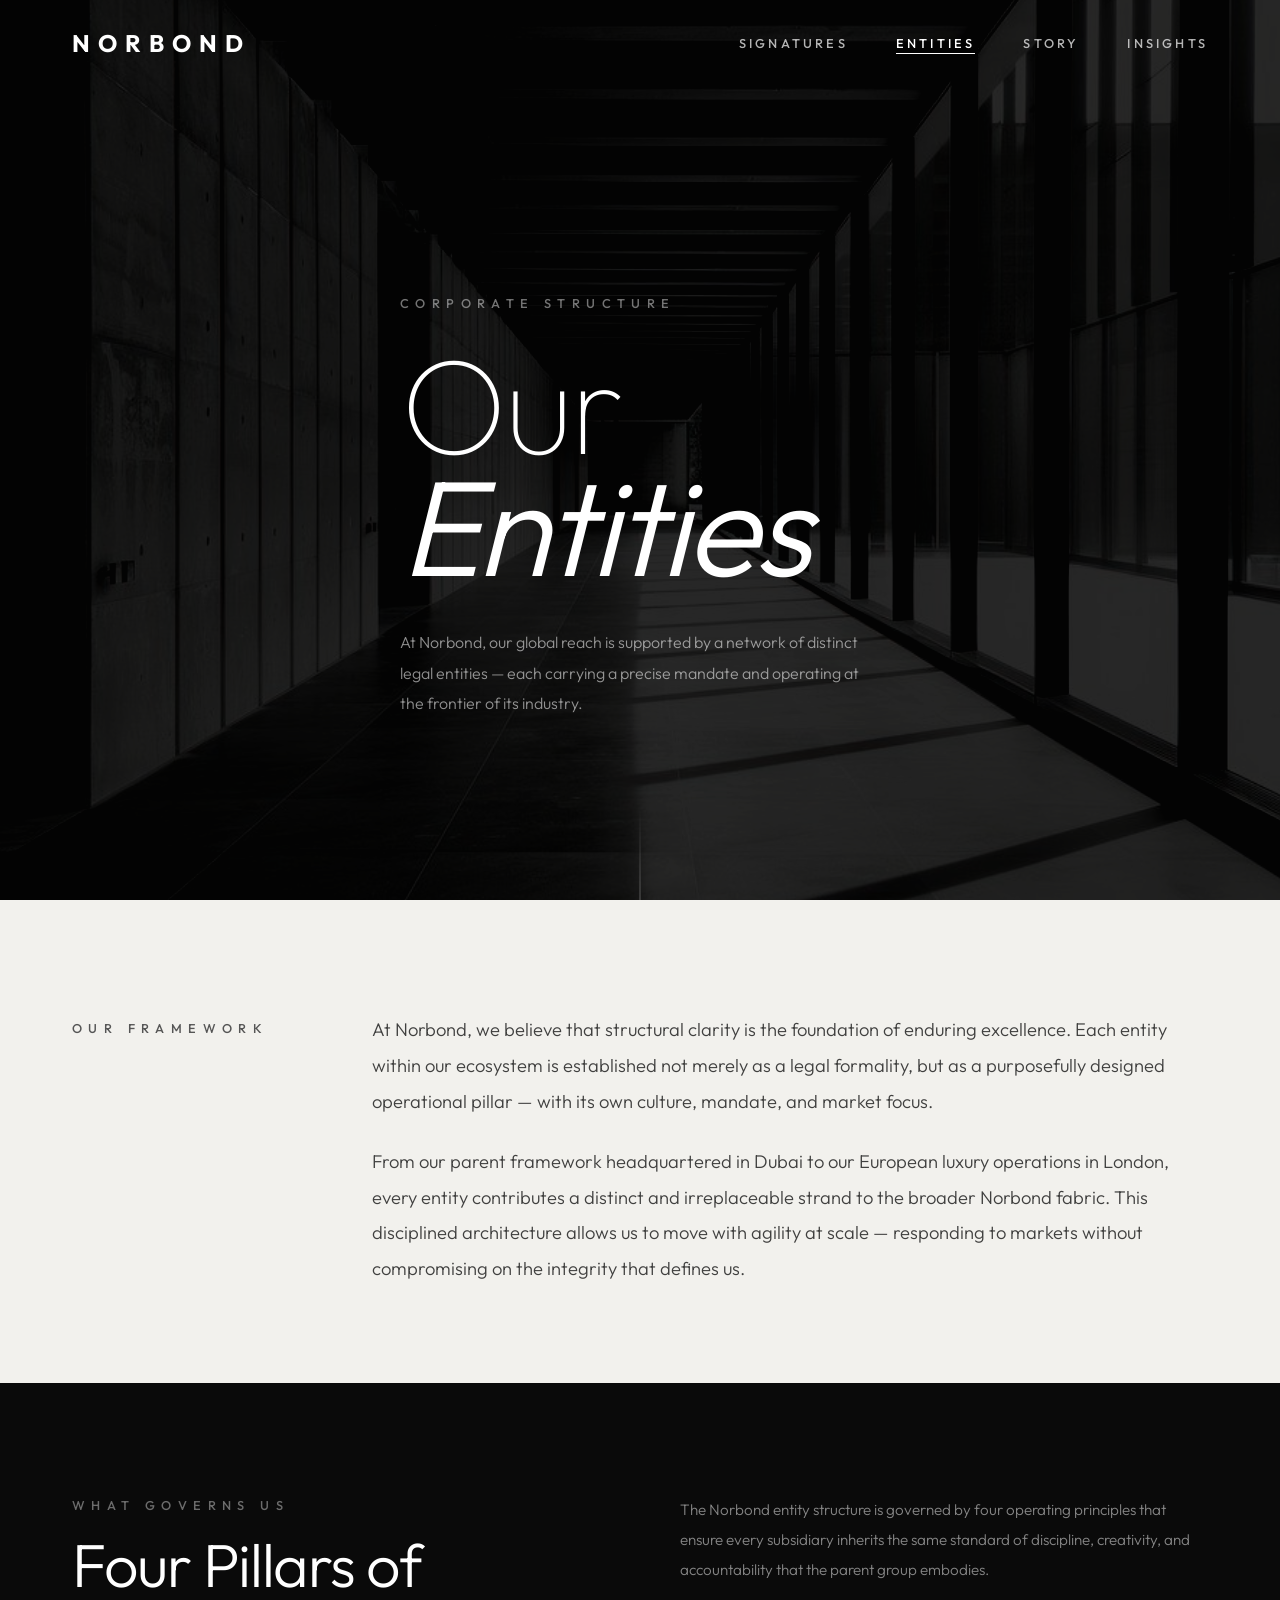
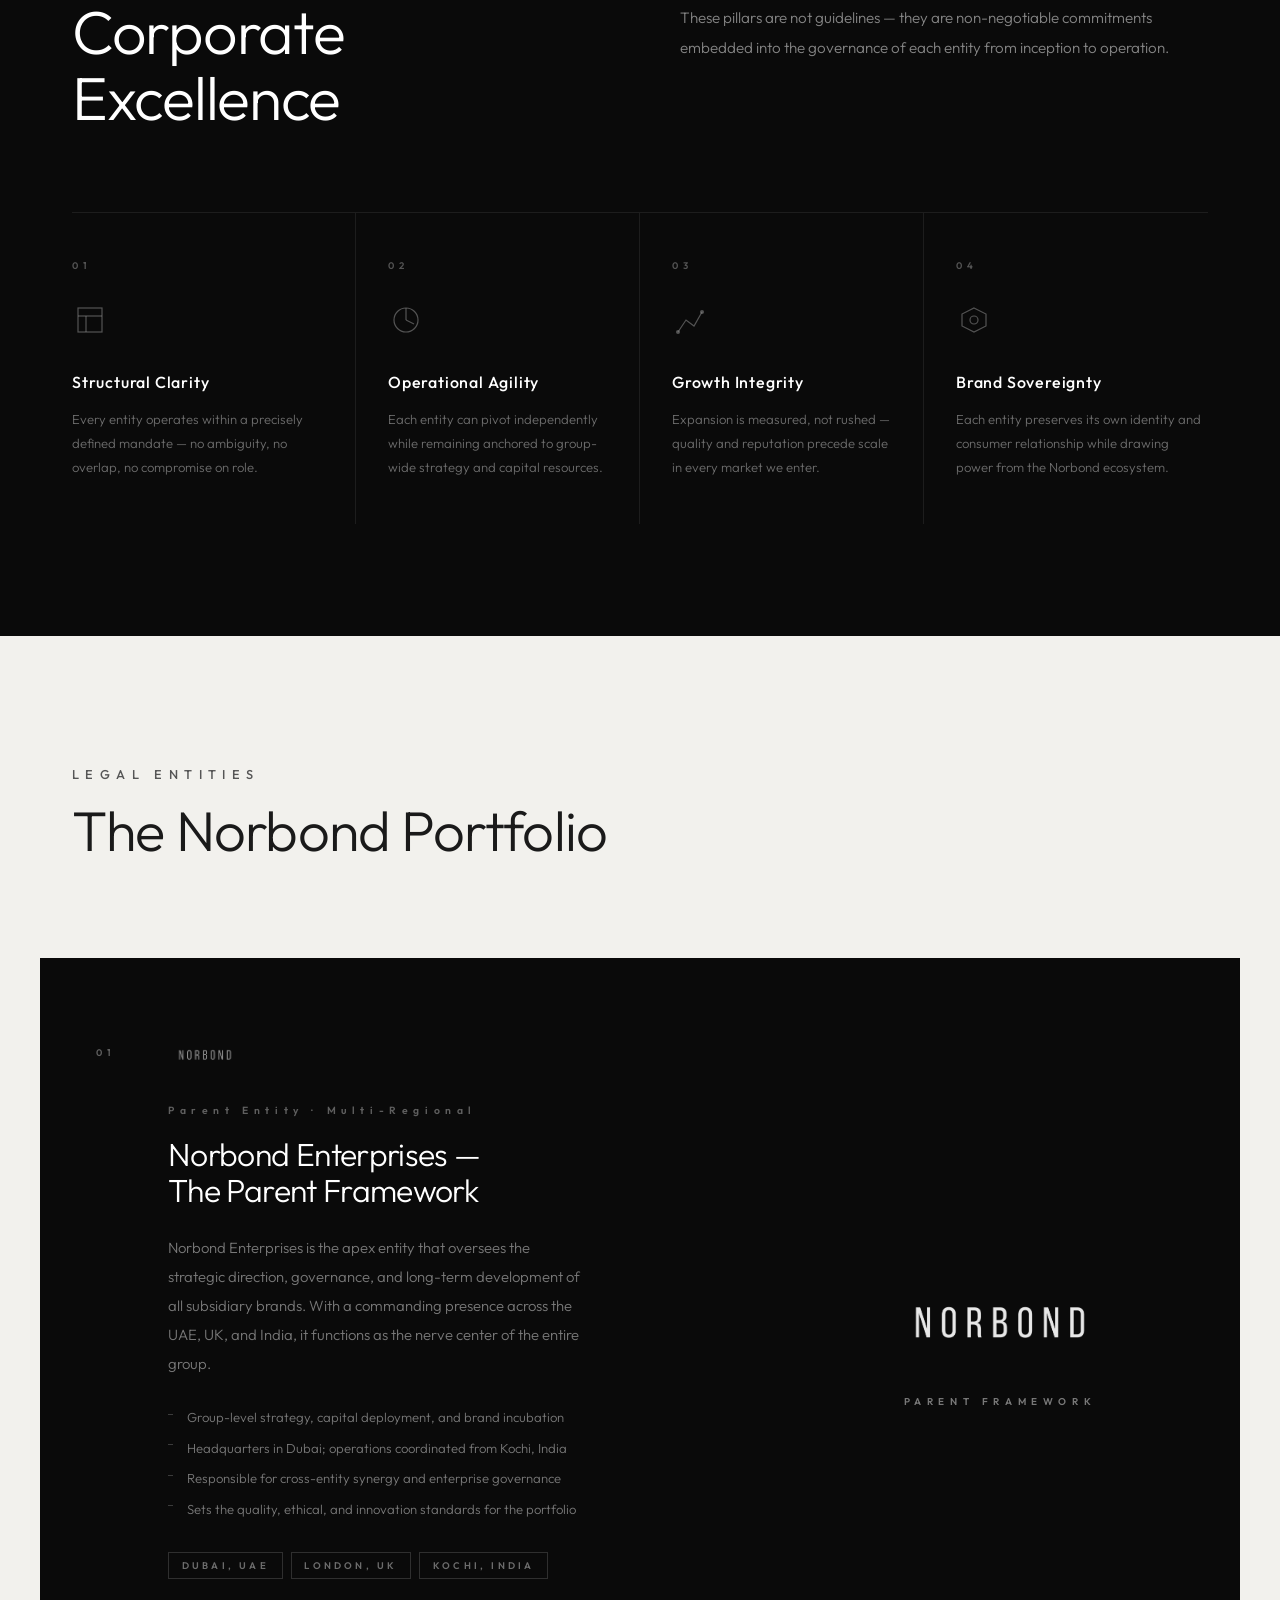
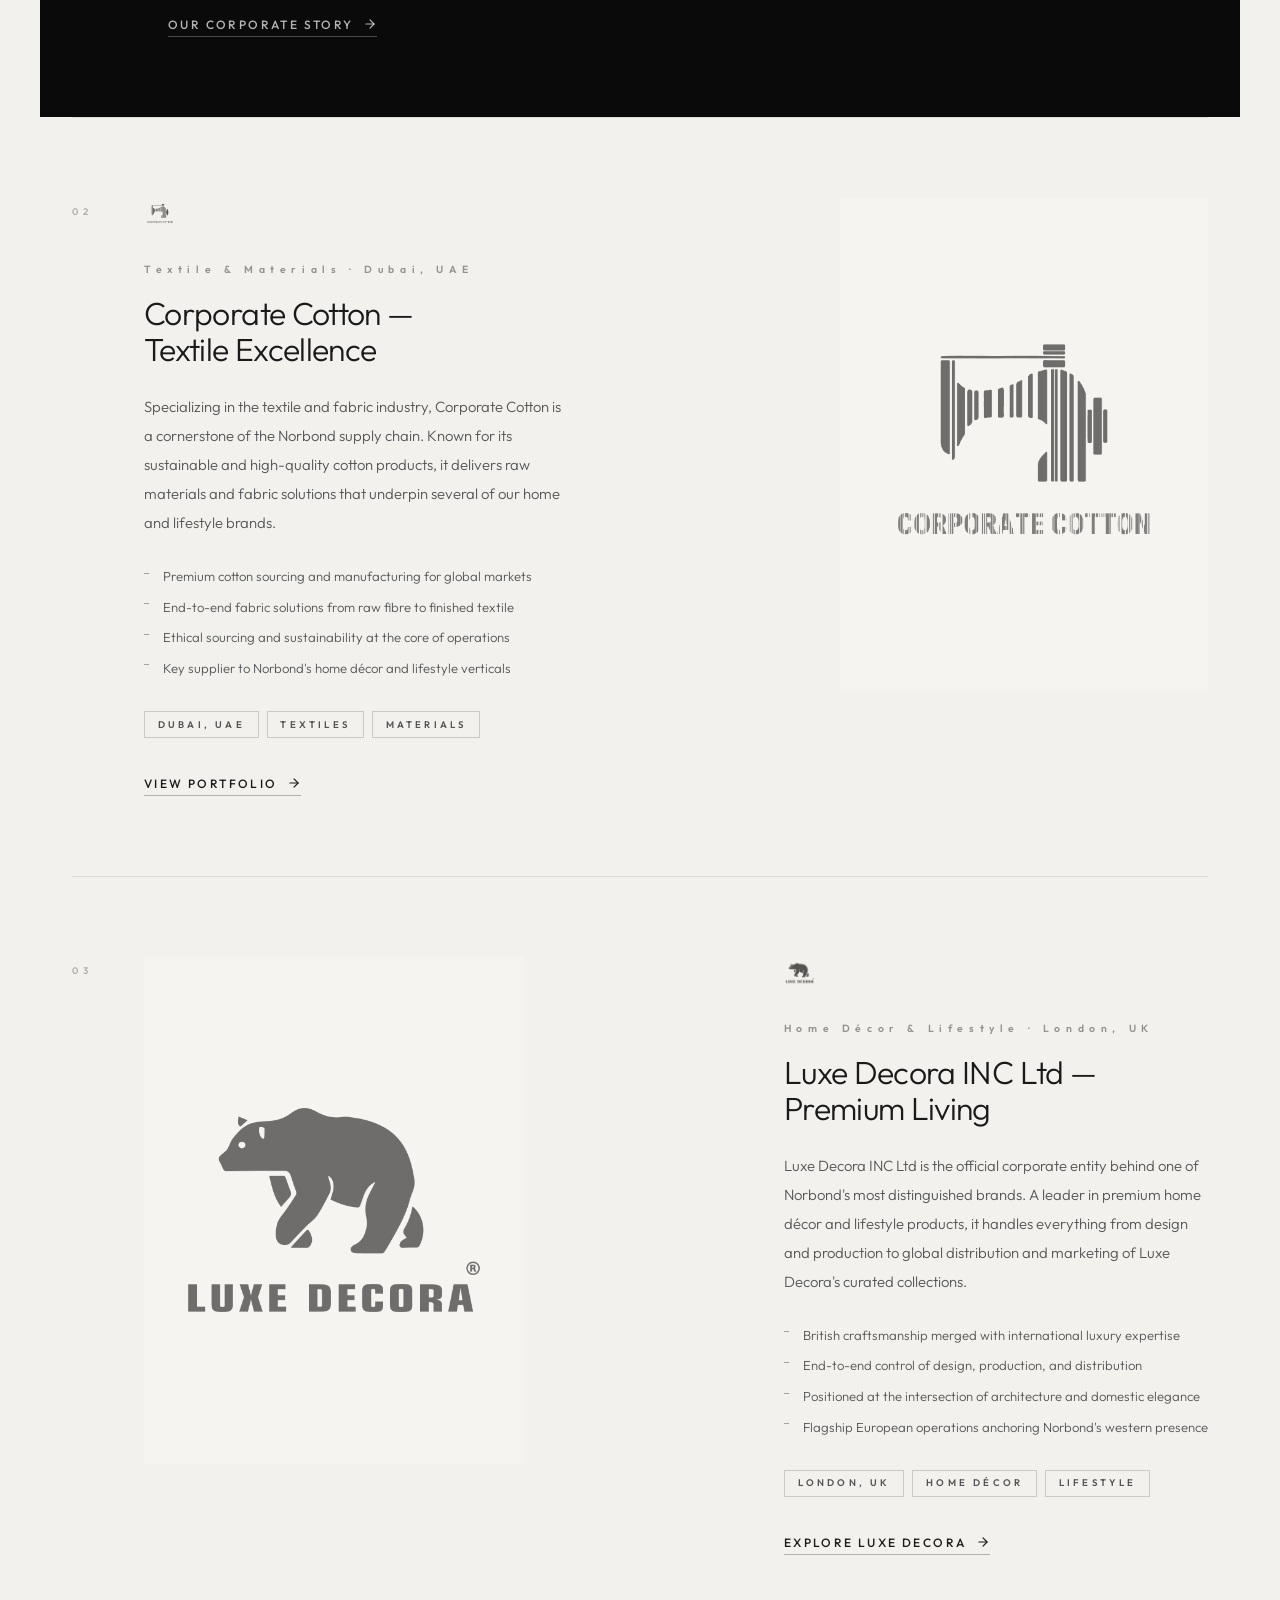
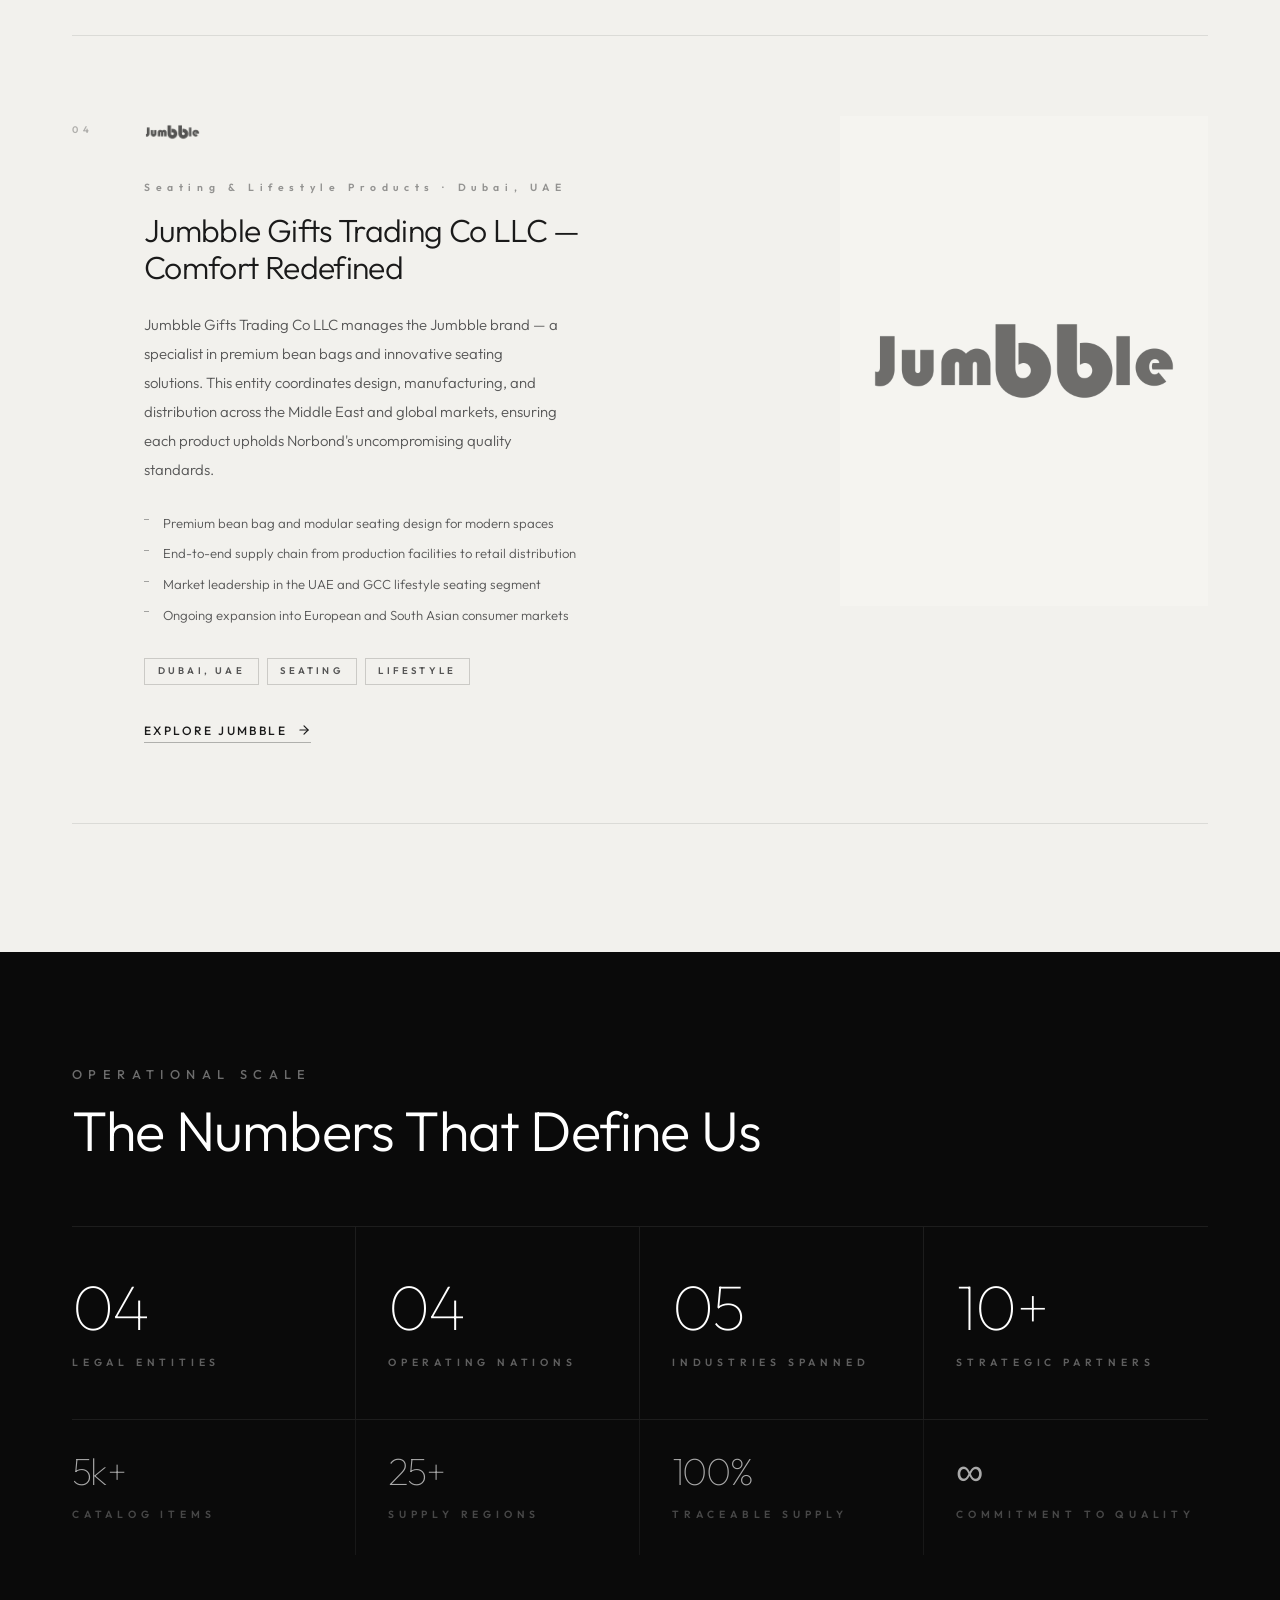
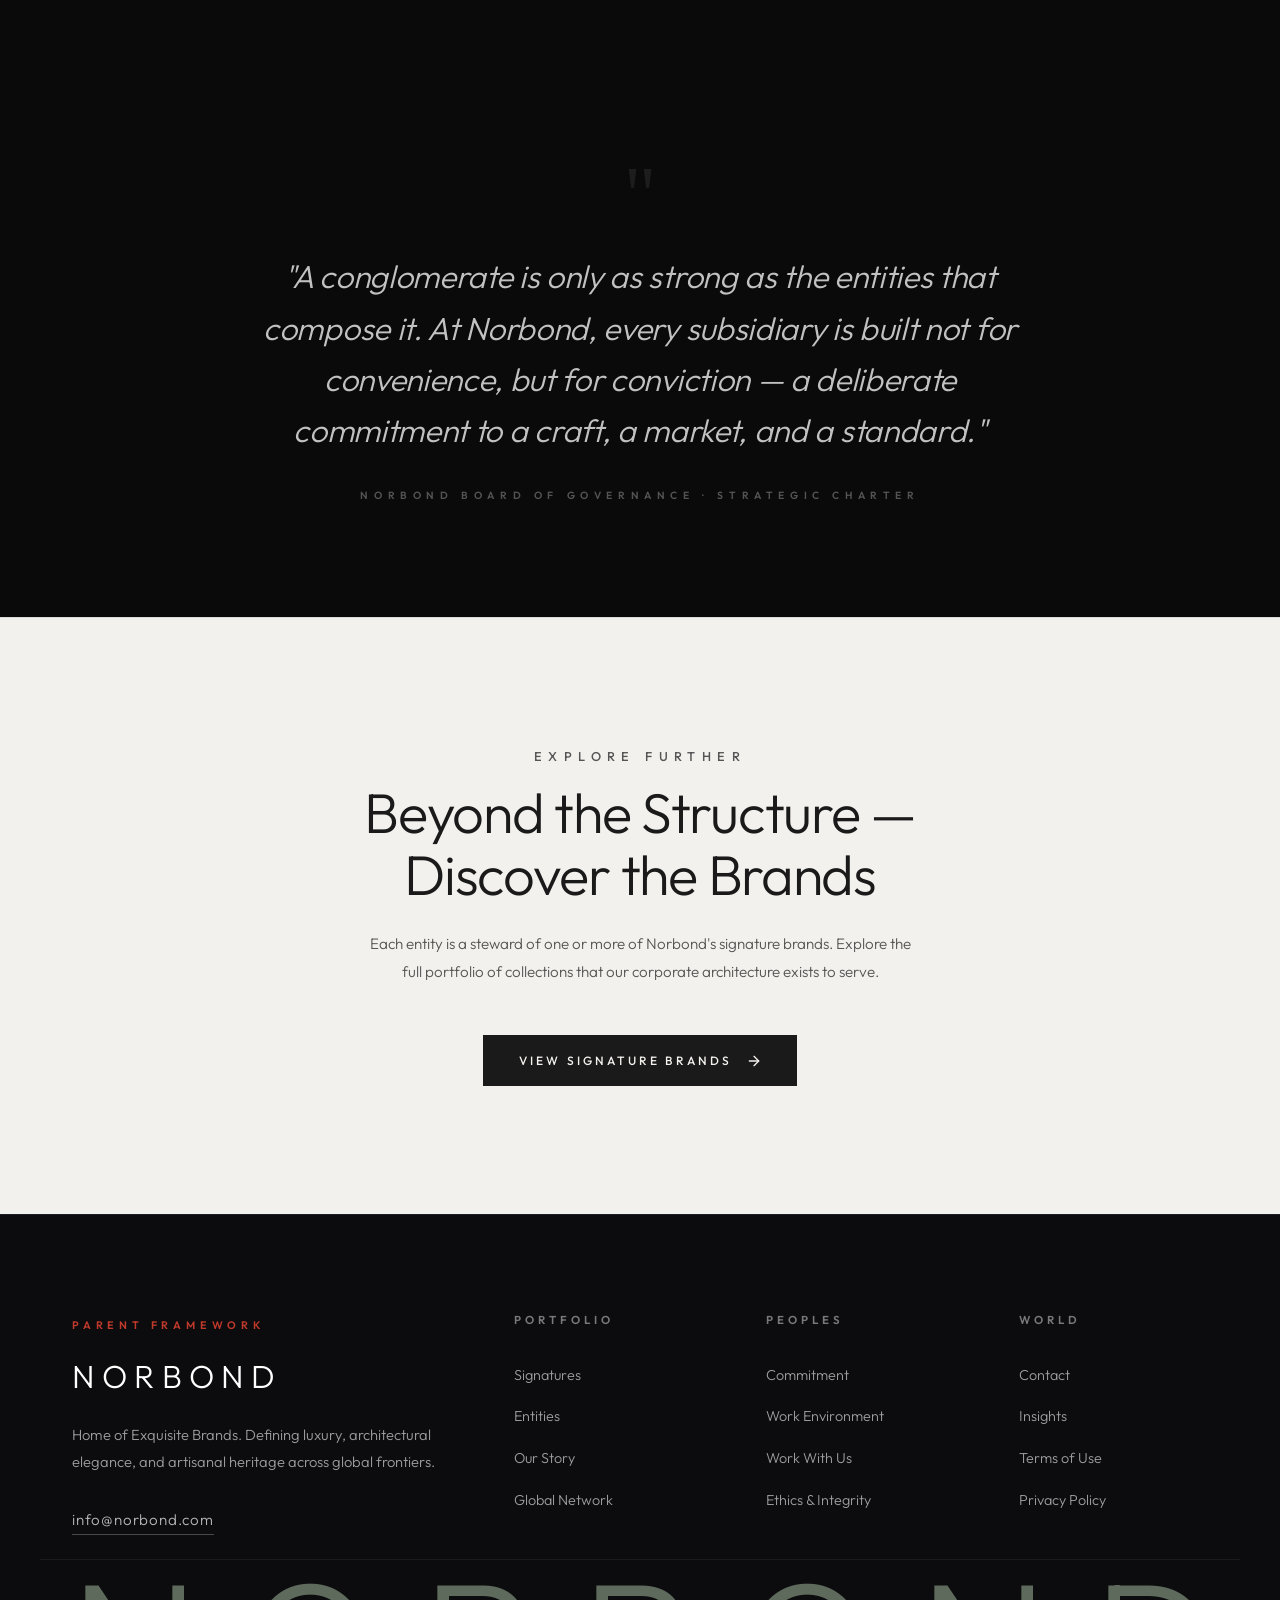
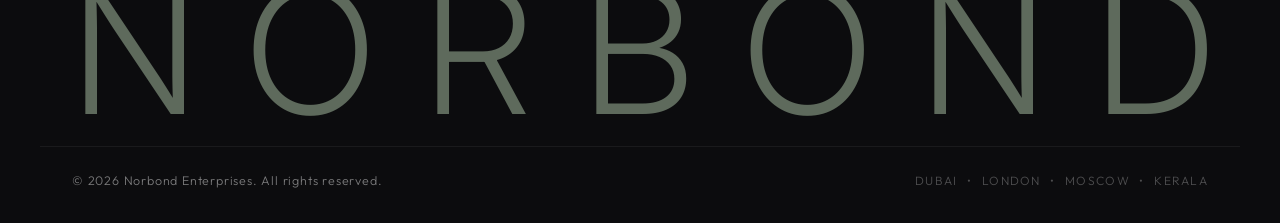
==== commit d8ebc530: "upadtewd" ====
--- a/entities.html
+++ b/entities.html
@@ -14,6 +14,27 @@
        ENTITIES PAGE — CORPORATE EDITORIAL REDESIGN
        ============================================================ */
 
+    /* ── Header & Nav transparency in hero ── */
+    .entities-page .header {
+      background: transparent;
+      border-bottom: none;
+      backdrop-filter: none;
+    }
+    .entities-page .nav-links a,
+    .entities-page .nav-logo a {
+      color: #fff;
+    }
+    .entities-page .header.scrolled {
+      background: var(--glass-bg);
+      backdrop-filter: blur(10px);
+      padding: 1rem 0;
+      border-bottom: 1px solid rgba(0, 0, 0, 0.05);
+    }
+    .entities-page .header.scrolled .nav-links a,
+    .entities-page .header.scrolled .nav-logo a {
+      color: var(--text-primary);
+    }
+
     /* ── Hero ── */
     .ent-hero {
       position: relative;
@@ -27,7 +48,7 @@
     .ent-hero-bg {
       position: absolute;
       inset: 0;
-      background: url('assets/Entity - Banner.jpg') center / cover no-repeat;
+      background: url('assets/img16.jpeg') center / cover no-repeat;
       filter: brightness(0.3) contrast(1.2);
       transform: scale(1.07);
       transition: transform 12s ease;
@@ -37,15 +58,8 @@
     .ent-hero-overlay {
       position: absolute;
       inset: 0;
-      background: linear-gradient(130deg, rgba(8,8,8,0.85) 0%, rgba(8,8,8,0.35) 55%, transparent 100%);
+      background: rgba(8, 8, 8, 0.45);
       z-index: 2;
-    }
-    .ent-hero-bottom {
-      position: absolute;
-      bottom: 0; left: 0; right: 0;
-      height: 220px;
-      background: linear-gradient(to bottom, transparent, var(--bg-primary));
-      z-index: 3;
     }
     .ent-hero-content {
       position: relative;
@@ -208,20 +222,38 @@
 
     .ent-entity-article {
       display: grid;
-      grid-template-columns: 80px 1fr 400px;
-      gap: 5rem;
+      grid-template-columns: 40px 1fr 400px;
+      grid-template-areas: "num info img";
+      column-gap: 2rem;
       align-items: start;
       padding: 5rem 0;
       border-top: 1px solid rgba(26,26,26,0.1);
       transition: var(--transition);
     }
     .ent-entity-article:last-child { border-bottom: 1px solid rgba(26,26,26,0.1); }
+
+    .ent-entity-article .ent-art-num { grid-area: num; align-self: flex-start; padding-top: 0.4rem; }
+    .ent-entity-article .ent-art-info { grid-area: info; }
+    .ent-entity-article .ent-art-img-wrap { grid-area: img; margin-left: 2rem; }
+
     .ent-entity-article.reverse {
-      grid-template-columns: 400px 1fr 80px;
-    }
-    .ent-entity-article.reverse .ent-art-num { order: 3; text-align: right; }
-    .ent-entity-article.reverse .ent-art-img-wrap { order: 1; }
-    .ent-entity-article.reverse .ent-art-info { order: 2; }
+      grid-template-columns: 40px 380px 1fr;
+      grid-template-areas: "num img info";
+      column-gap: 2rem;
+    }
+    .ent-entity-article.reverse .ent-art-num {
+      text-align: left;
+    }
+    .ent-entity-article.reverse .ent-art-img-wrap {
+      grid-area: img;
+      margin-left: 0;
+    }
+    .ent-entity-article.reverse .ent-art-info {
+      grid-area: info;
+      justify-self: end;
+      margin-left: auto;
+      max-width: 480px;
+    }
 
     .ent-art-num {
       font-size: 0.6rem;
@@ -334,6 +366,30 @@
     }
     .ent-entity-article:hover .ent-art-img { transform: scale(1.04); filter: grayscale(0%); }
 
+    /* Logo-as-visual panel — zoomed out, padded, contained */
+    .ent-logo-img-wrap {
+      background: #f5f4f0;
+      display: flex;
+      align-items: center;
+      justify-content: center;
+      aspect-ratio: 3/4;
+    }
+    .ent-logo-fit {
+      width: 100% !important;
+      height: 100% !important;
+      object-fit: contain !important;
+      padding: 1.5rem;
+      filter: grayscale(100%) !important;
+      transform: none !important;
+      opacity: 0.55;
+      transition: opacity 0.4s ease !important;
+    }
+    .ent-entity-article:hover .ent-logo-fit {
+      opacity: 0.9;
+      transform: none !important;
+      filter: grayscale(100%) !important;
+    }
+
     /* parent entity — dark accent */
     .ent-entity-article.is-parent {
       background: #0a0a0a;
@@ -342,6 +398,9 @@
       margin: 0 -2rem;
       width: calc(100% + 4rem);
       border-top-color: transparent;
+      grid-template-columns: 40px 1fr 400px;
+      grid-template-areas: "num info img";
+      column-gap: 2rem;
     }
     .ent-entity-article.is-parent .ent-art-num,
     .ent-entity-article.is-parent .ent-art-cat { color: rgba(255,255,255,0.35); opacity: 1; }
@@ -354,6 +413,54 @@
     .ent-entity-article.is-parent .ent-art-logo { filter: grayscale(100%) invert(1); opacity: 0.55; }
     .ent-entity-article.is-parent + .ent-entity-article { border-top-color: rgba(26,26,26,0.1); }
 
+    /* parent right-side white logo badge */
+    .ent-parent-badge {
+      background: transparent;
+      border: none;
+      display: flex;
+      align-items: center;
+      justify-content: center;
+      aspect-ratio: 3/4;
+      padding: 2.5rem;
+      transition: var(--transition);
+      margin-left: 2rem;
+      margin-top: 3.5rem;
+    }
+    .ent-parent-badge:hover {
+      border-color: transparent;
+      background: transparent;
+    }
+    .ent-parent-badge-inner {
+      display: flex;
+      flex-direction: column;
+      align-items: center;
+      justify-content: center;
+      text-align: center;
+      gap: 1.2rem;
+      width: 100%;
+    }
+    .ent-parent-white-logo {
+      width: 100% !important;
+      height: auto !important;
+      max-width: 240px;
+      object-fit: contain !important;
+      filter: invert(1) brightness(1.5) !important;
+      opacity: 0.9;
+      transform: none !important;
+      transition: opacity 0.4s ease, transform 0.6s cubic-bezier(0.16,1,0.3,1) !important;
+    }
+    .ent-entity-article.is-parent:hover .ent-parent-white-logo {
+      opacity: 1;
+      transform: scale(1.04) !important;
+    }
+    .ent-parent-badge-tag {
+      font-size: 0.62rem;
+      letter-spacing: 0.35rem;
+      color: rgba(255, 255, 255, 0.45);
+      text-transform: uppercase;
+      font-weight: 600;
+    }
+
     /* ── Metrics strip (dark, like ins-metrics-band) ── */
     .ent-metrics-band {
       background: #0a0a0a;
@@ -445,63 +552,6 @@
       color: rgba(255,255,255,0.3);
       text-transform: uppercase;
     }
-
-    /* ── Global Network ── */
-    .ent-global-section {
-      padding: 8rem 0;
-      background: var(--bg-primary);
-    }
-    .ent-global-grid {
-      display: grid;
-      grid-template-columns: 1fr 1fr;
-      gap: 7rem;
-      align-items: start;
-    }
-    .ent-global-left h2 {
-      font-size: clamp(2.2rem, 5vw, 3.8rem);
-      font-weight: 300;
-      letter-spacing: -0.08rem;
-      line-height: 1.1;
-      margin-bottom: 1.8rem;
-    }
-    .ent-global-left p {
-      font-size: 0.93rem;
-      font-weight: 300;
-      line-height: 1.95;
-      color: var(--text-secondary);
-      margin-bottom: 3rem;
-    }
-    .ent-loc-list {
-      list-style: none;
-      padding: 0; margin: 0;
-    }
-    .ent-loc-list li {
-      display: grid;
-      grid-template-columns: 32px 1fr auto;
-      gap: 1.2rem;
-      align-items: center;
-      padding: 1.2rem 0;
-      border-top: 1px solid rgba(26,26,26,0.1);
-      font-size: 0.85rem;
-      transition: var(--transition);
-    }
-    .ent-loc-list li:last-child { border-bottom: 1px solid rgba(26,26,26,0.1); }
-    .ent-loc-list li:hover { padding-left: 0.6rem; }
-    .ent-loc-idx { font-size: 0.6rem; letter-spacing: 0.2rem; font-weight: 600; opacity: 0.3; }
-    .ent-loc-city { font-weight: 500; letter-spacing: 0.03rem; }
-    .ent-loc-role { font-size: 0.75rem; color: var(--text-secondary); opacity: 0.6; }
-    .ent-global-map-wrap {
-      overflow: hidden;
-      position: sticky;
-      top: 8rem;
-    }
-    .ent-global-map-wrap img {
-      width: 100%;
-      display: block;
-      filter: grayscale(50%);
-      transition: filter 0.6s ease;
-    }
-    .ent-global-map-wrap:hover img { filter: grayscale(0%); }
 
     /* ── Closing CTA ── */
     .ent-cta-section {
@@ -543,12 +593,14 @@
     /* ── Responsive ── */
     @media (max-width: 1000px) {
       .ent-entity-article,
-      .ent-entity-article.reverse {
+      .ent-entity-article.reverse,
+      .ent-entity-article.is-parent {
         grid-template-columns: 50px 1fr;
+        grid-template-areas: "num info";
         gap: 2.5rem;
       }
-      .ent-entity-article.reverse .ent-art-num { order: 0; }
-      .ent-entity-article.reverse .ent-art-img-wrap,
+      .ent-entity-article.reverse .ent-art-num { text-align: left; }
+      .ent-entity-article.reverse .ent-art-info { margin-left: 0; max-width: 100%; }
       .ent-art-img-wrap { display: none; }
 
       .ent-entity-article.is-parent {
@@ -566,8 +618,7 @@
     }
     @media (max-width: 700px) {
       .ent-intro-grid,
-      .ent-pillars-top,
-      .ent-global-grid { grid-template-columns: 1fr; gap: 2.5rem; }
+      .ent-pillars-top { grid-template-columns: 1fr; gap: 2.5rem; }
       .ent-pillars-grid,
       .ent-metrics-primary,
       .ent-metrics-secondary { grid-template-columns: 1fr 1fr; }
@@ -575,8 +626,8 @@
   </style>
 </head>
 
-<body class="subpage">
-  <header class="header scrolled" id="header">
+<body class="entities-page">
+  <header class="header" id="header">
     <nav class="nav container">
       <div class="nav-logo"><a href="index.html">NORBOND</a></div>
       <ul class="nav-links">
@@ -596,7 +647,6 @@
     <section class="ent-hero">
       <div class="ent-hero-bg"></div>
       <div class="ent-hero-overlay"></div>
-      <div class="ent-hero-bottom"></div>
       <div class="ent-hero-content container">
         <span class="section-tag reveal">CORPORATE STRUCTURE</span>
         <h1 class="reveal">Our<br><span class="highlight">Entities</span></h1>
@@ -622,13 +672,6 @@
       </div>
     </section>
 
-    <!-- ══════════════════════════════════════════
-         FULL-WIDTH IMAGE BREAK
-    ══════════════════════════════════════════ -->
-    <div class="ent-full-img reveal">
-      <img src="assets/Companynamepage.jpg" alt="Norbond Corporate Infrastructure">
-      <span class="ent-full-img-caption">Norbond Group · Corporate Operations</span>
-    </div>
 
     <!-- ══════════════════════════════════════════
          STRUCTURAL PILLARS — dark band
@@ -729,6 +772,12 @@
               </svg>
             </a>
           </div>
+          <div class="ent-art-img-wrap ent-parent-badge">
+            <div class="ent-parent-badge-inner">
+              <img src="assets/Norbond Black.png" alt="NORBOND" class="ent-parent-white-logo">
+              <span class="ent-parent-badge-tag">PARENT FRAMEWORK</span>
+            </div>
+          </div>
         </article>
 
         <!-- 02 — CORPORATE COTTON -->
@@ -758,12 +807,12 @@
               </svg>
             </a>
           </div>
-          <div class="ent-art-img-wrap">
-            <img src="assets/Homepage Category Home.jpg" alt="Corporate Cotton" class="ent-art-img">
+          <div class="ent-art-img-wrap ent-logo-img-wrap">
+            <img src="assets/Corporate Cotton Black.png" alt="Corporate Cotton" class="ent-art-img ent-logo-fit">
           </div>
         </article>
 
-        <!-- 03 — LUXE DECORA (reversed) -->
+        <!-- 03 — LUXE DECORA -->
         <article class="ent-entity-article reverse reveal-up">
           <span class="ent-art-num">03</span>
           <div class="ent-art-info">
@@ -790,8 +839,8 @@
               </svg>
             </a>
           </div>
-          <div class="ent-art-img-wrap">
-            <img src="assets/Signatures Luxe Decora.jpg" alt="Luxe Decora" class="ent-art-img">
+          <div class="ent-art-img-wrap ent-logo-img-wrap">
+            <img src="assets/Luxe Decora Logo.png" alt="Luxe Decora" class="ent-art-img ent-logo-fit">
           </div>
         </article>
 
@@ -822,8 +871,8 @@
               </svg>
             </a>
           </div>
-          <div class="ent-art-img-wrap">
-            <img src="assets/Signatures Fatbag.jpg" alt="Jumbble" class="ent-art-img">
+          <div class="ent-art-img-wrap ent-logo-img-wrap">
+            <img src="assets/Jumbble Logo Black.png" alt="Jumbble" class="ent-art-img ent-logo-fit">
           </div>
         </article>
       </div>
@@ -892,45 +941,7 @@
       </div>
     </section>
 
-    <!-- ══════════════════════════════════════════
-         GLOBAL NETWORK
-    ══════════════════════════════════════════ -->
-    <section class="ent-global-section" id="global">
-      <div class="container">
-        <div class="ent-global-grid">
-          <div class="ent-global-left reveal">
-            <span class="section-tag">GLOBAL REACH</span>
-            <h2>Where Our<br>Entities Operate</h2>
-            <p>Norbond's legal and operational presence spans four key regions — each chosen for its strategic importance to the group's industries and growth trajectory. Our geographic footprint is deliberate, structured, and expanding.</p>
-            <ul class="ent-loc-list">
-              <li>
-                <span class="ent-loc-idx">01</span>
-                <span class="ent-loc-city">Dubai, UAE</span>
-                <span class="ent-loc-role">Group Headquarters</span>
-              </li>
-              <li>
-                <span class="ent-loc-idx">02</span>
-                <span class="ent-loc-city">London, UK</span>
-                <span class="ent-loc-role">European Operations</span>
-              </li>
-              <li>
-                <span class="ent-loc-idx">03</span>
-                <span class="ent-loc-city">Moscow, Russia</span>
-                <span class="ent-loc-role">Strategic Distribution</span>
-              </li>
-              <li>
-                <span class="ent-loc-idx">04</span>
-                <span class="ent-loc-city">Kerala, India</span>
-                <span class="ent-loc-role">Heritage &amp; Supply Chain</span>
-              </li>
-            </ul>
-          </div>
-          <div class="ent-global-map-wrap reveal">
-            <img src="assets/Map.jpg" alt="Norbond Global Network">
-          </div>
-        </div>
-      </div>
-    </section>
+
 
     <!-- ══════════════════════════════════════════
          CLOSING CTA
--- a/style.css
+++ b/style.css
@@ -1304,6 +1304,25 @@
 .insights-page .header.scrolled .nav-logo a { color: var(--text-primary); }
 .insights-page .header.scrolled .nav-contact svg { stroke: var(--text-primary); }
 
+/* Entities page — transparent hero nav */
+.entities-page .header {
+  background: transparent;
+  border-bottom: none;
+  backdrop-filter: none;
+}
+.entities-page .nav-links a,
+.entities-page .nav-logo a { color: #fff; }
+.entities-page .nav-contact svg { stroke: #fff; }
+.entities-page .header.scrolled {
+  background: var(--glass-bg);
+  backdrop-filter: blur(10px);
+  padding: 1rem 0;
+  border-bottom: 1px solid rgba(0,0,0,0.05);
+}
+.entities-page .header.scrolled .nav-links a,
+.entities-page .header.scrolled .nav-logo a { color: var(--text-primary); }
+.entities-page .header.scrolled .nav-contact svg { stroke: var(--text-primary); }
+
 /* Hero */
 .ins-hero {
   position: relative;
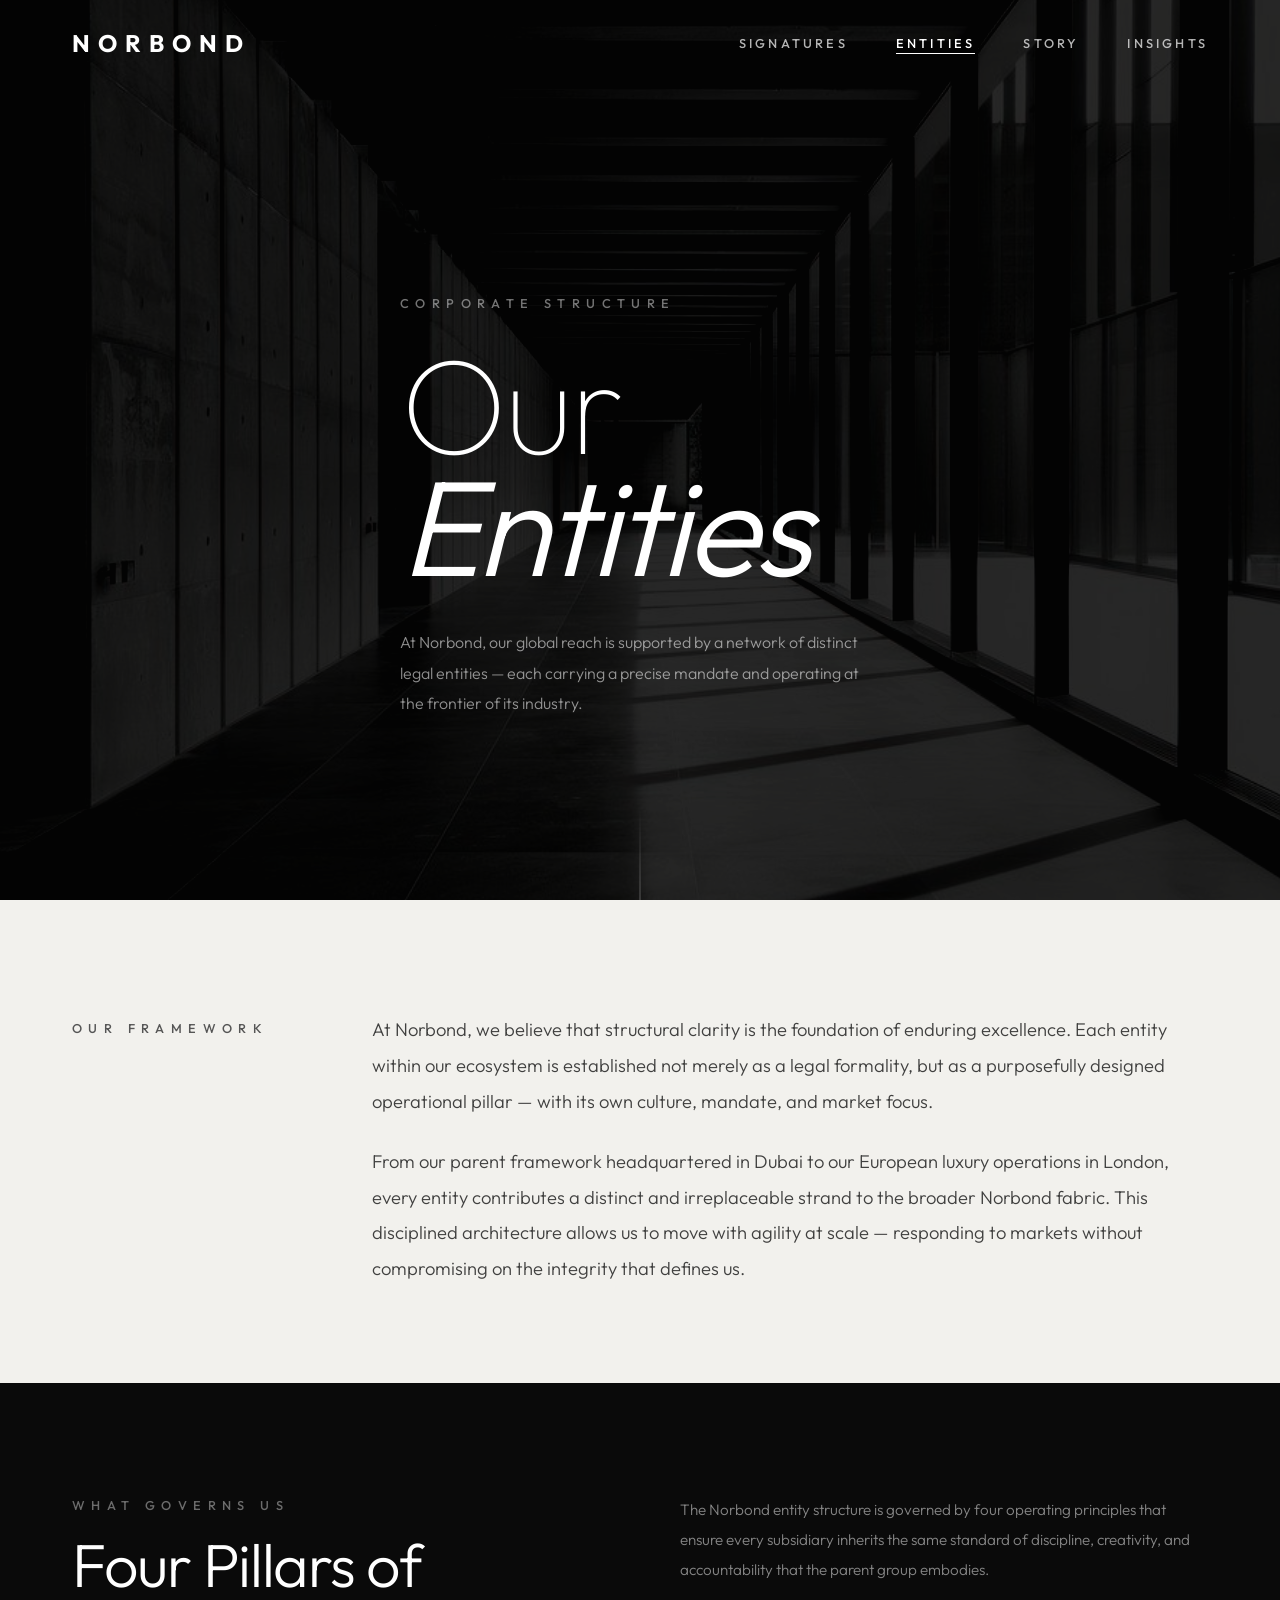
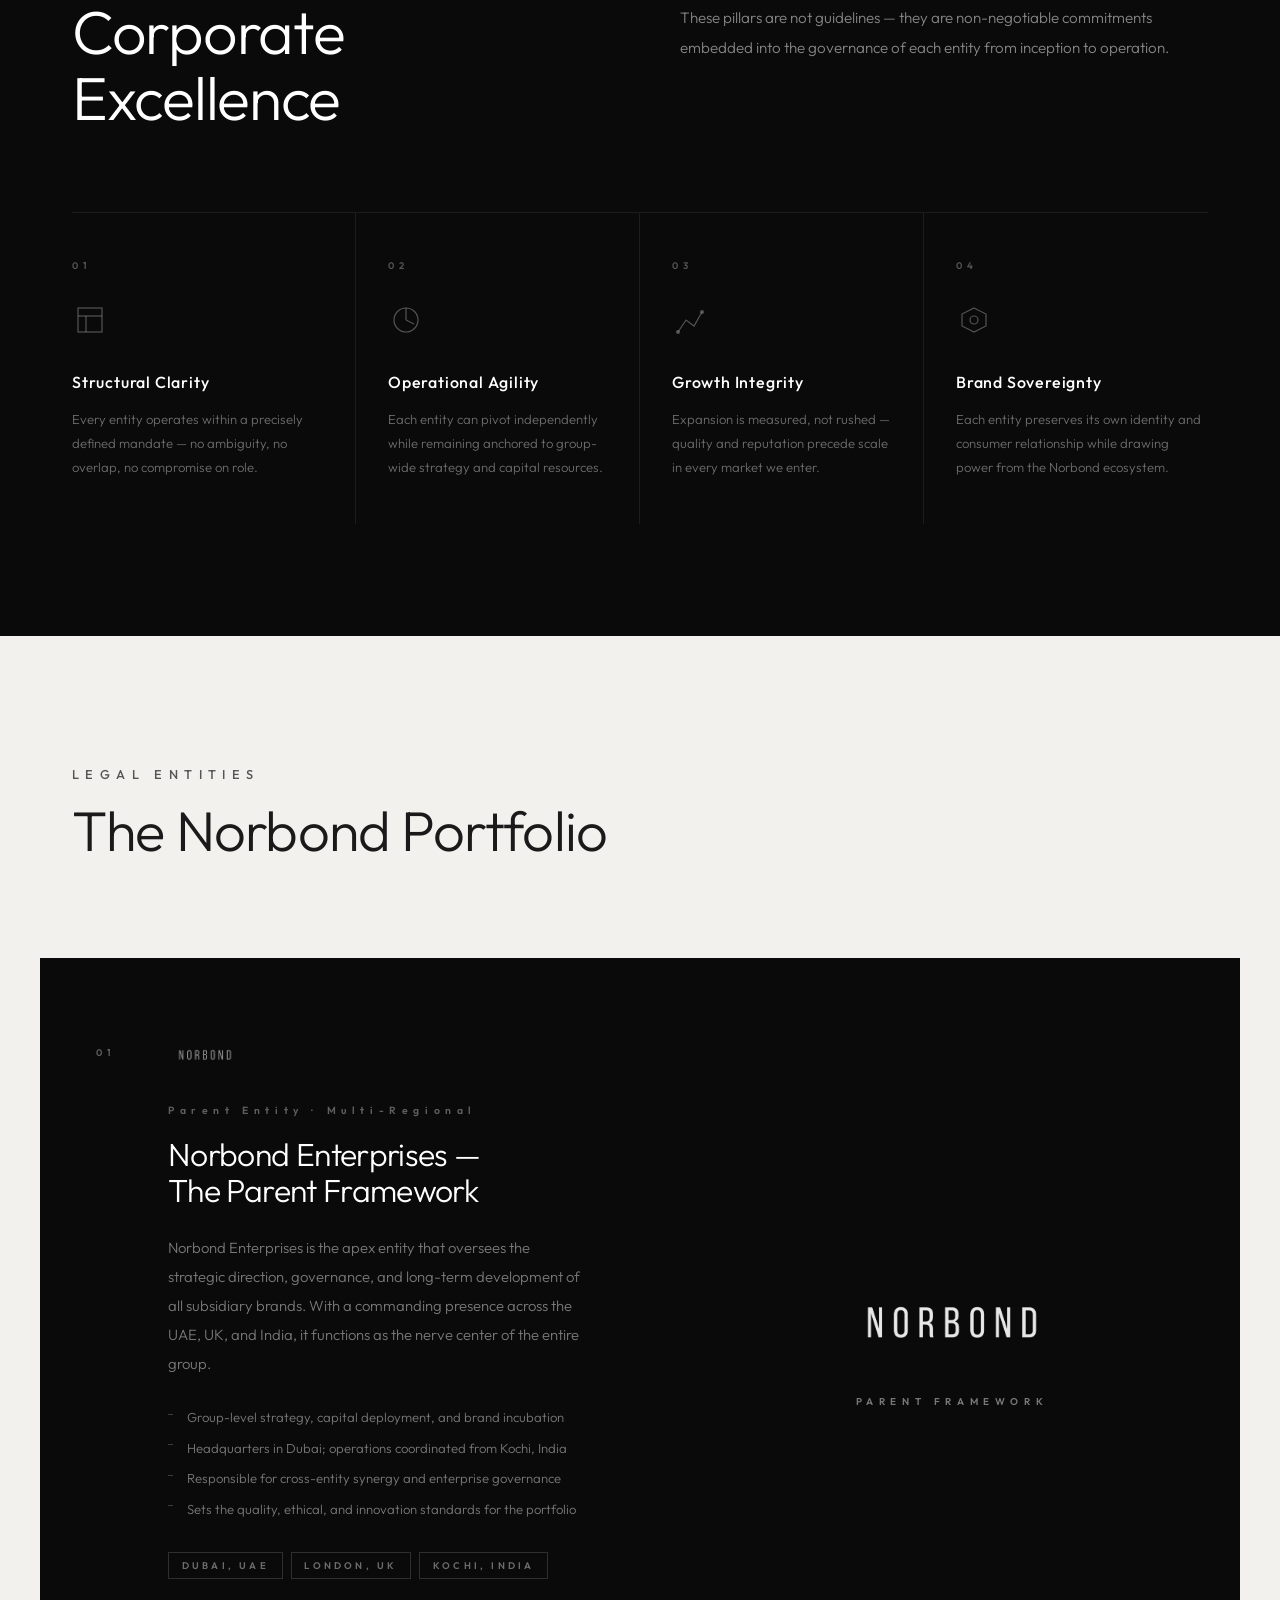
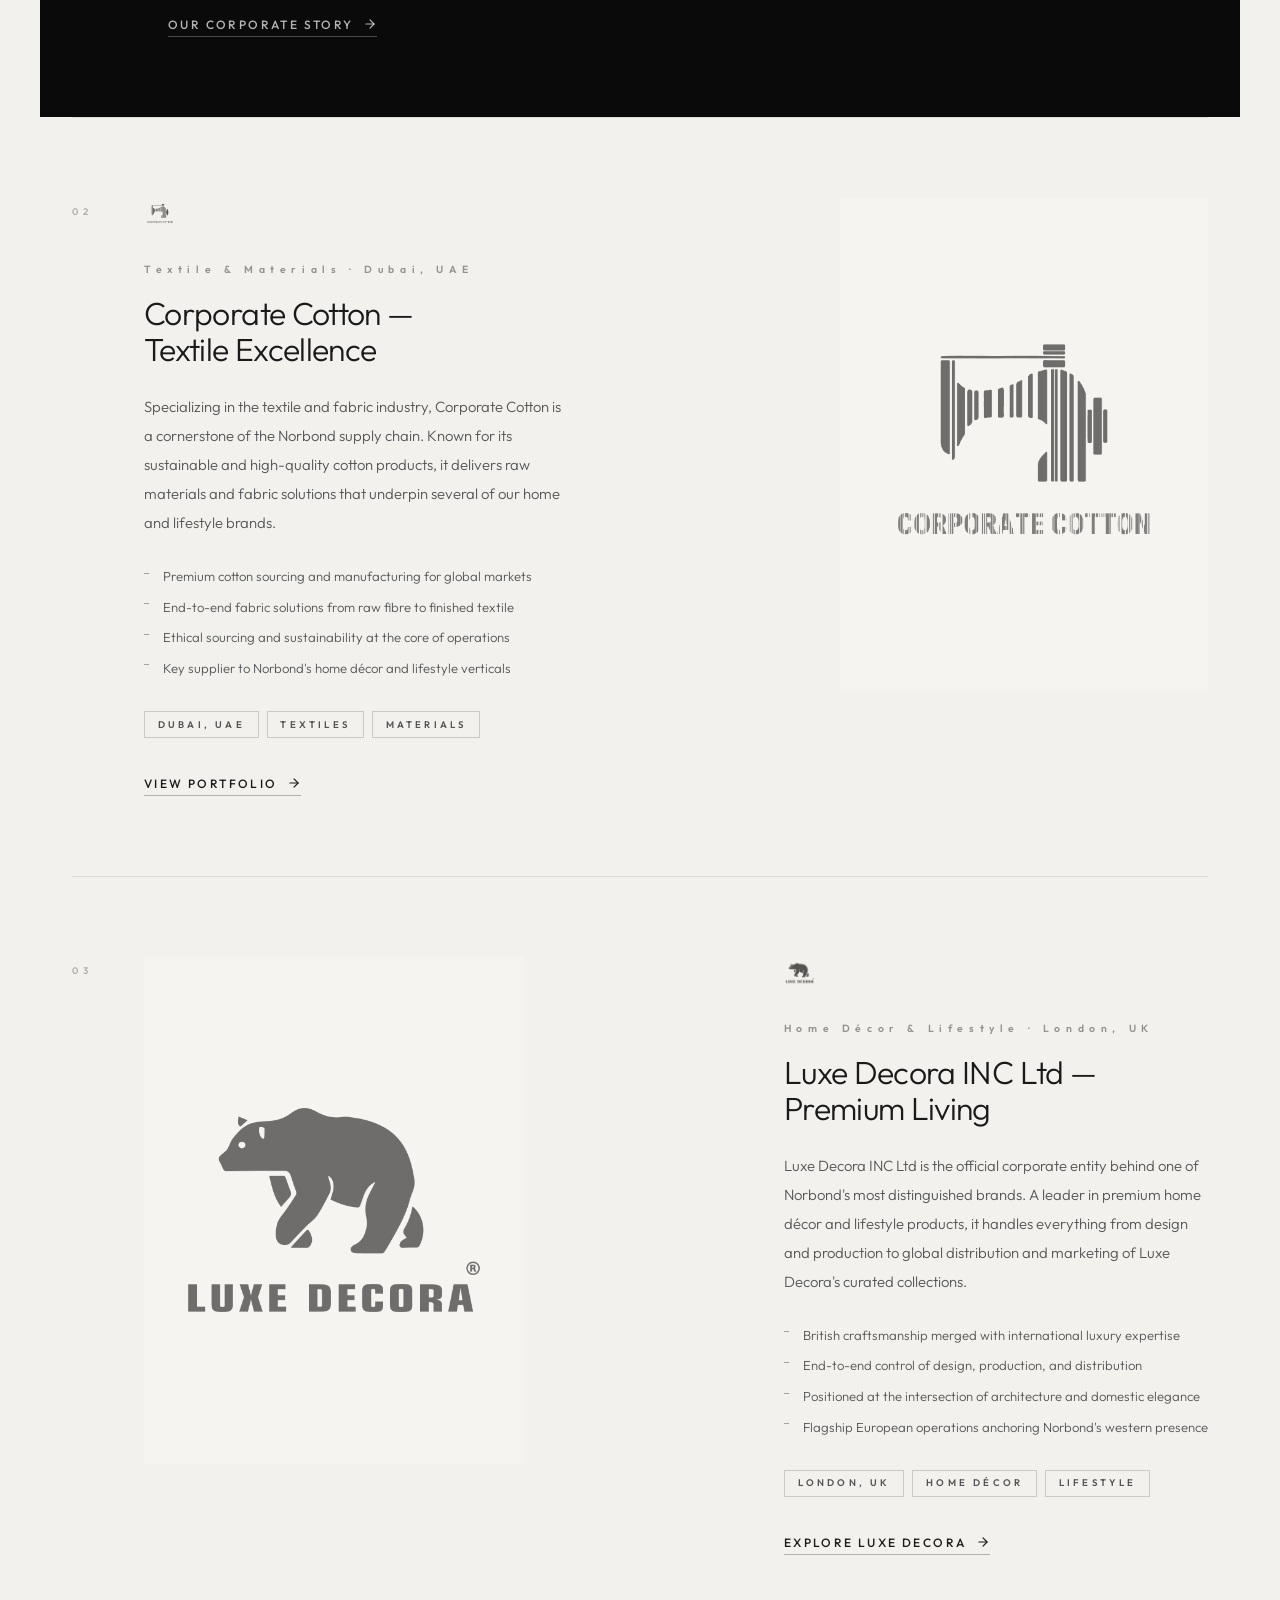
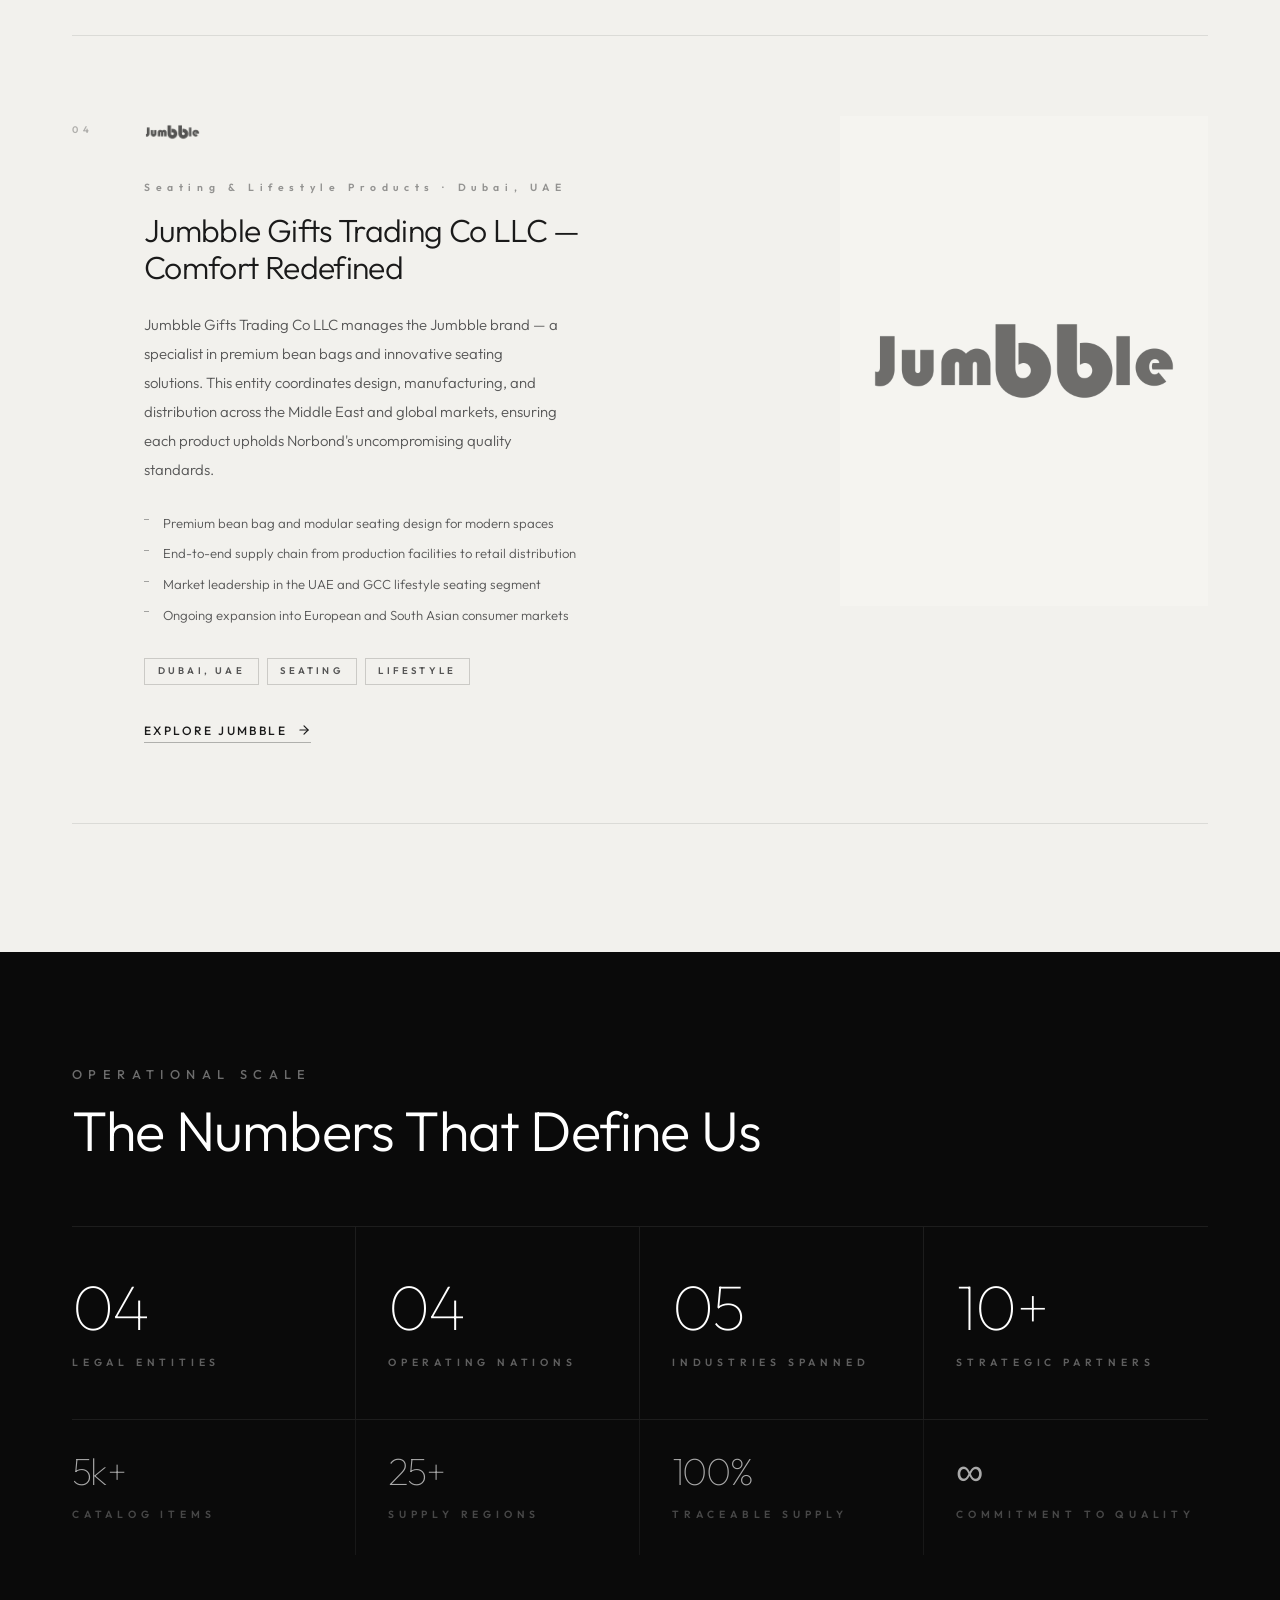
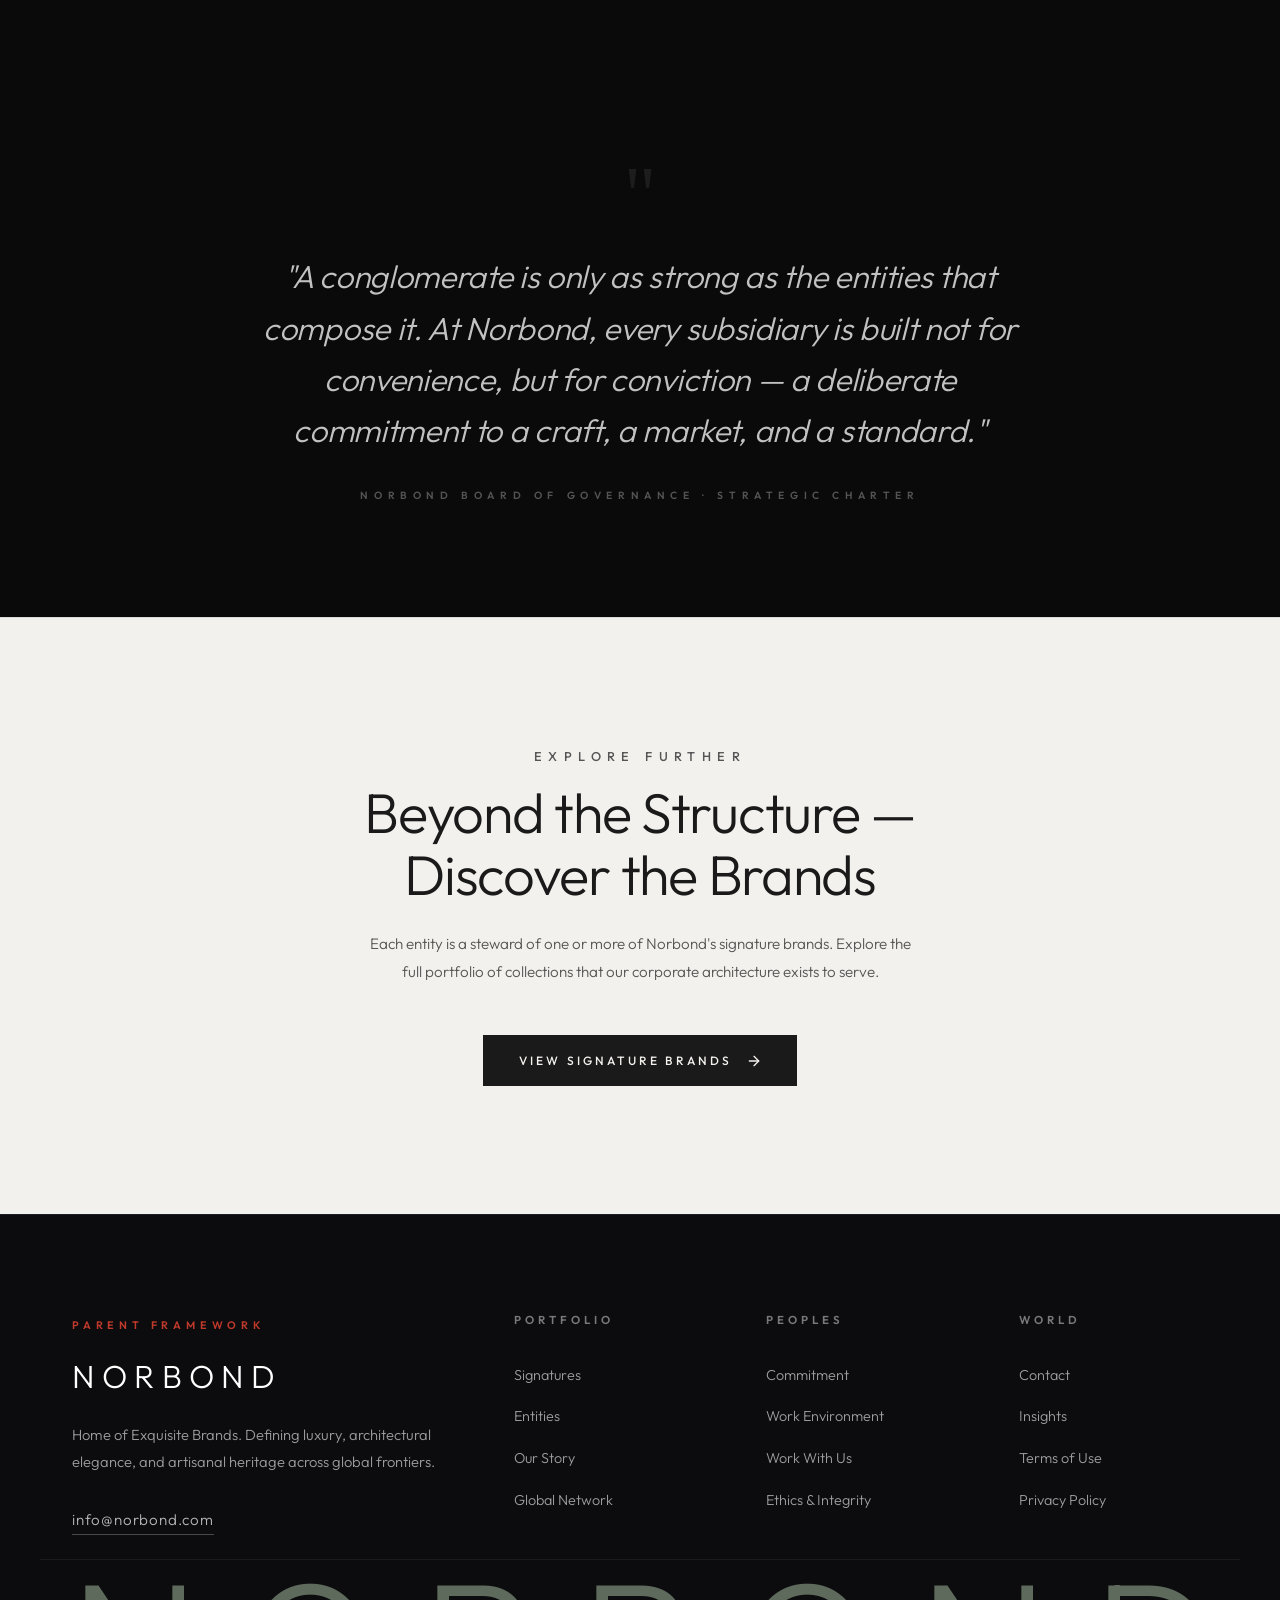
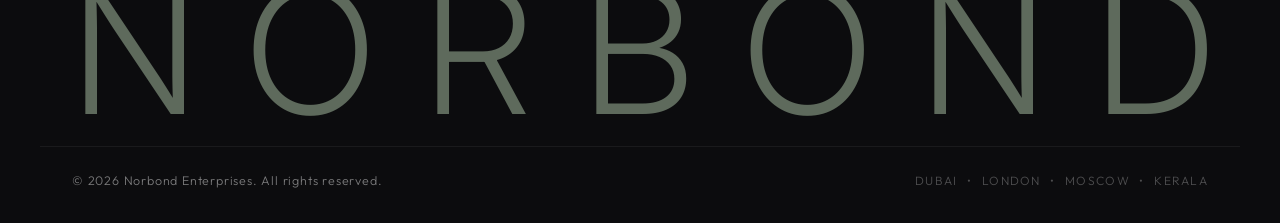
==== commit 1f776bae: "upadtewd" ====
--- a/entities.html
+++ b/entities.html
@@ -423,8 +423,8 @@
       aspect-ratio: 3/4;
       padding: 2.5rem;
       transition: var(--transition);
-      margin-left: 2rem;
       margin-top: 3.5rem;
+      transform: translateX(-3rem);
     }
     .ent-parent-badge:hover {
       border-color: transparent;
